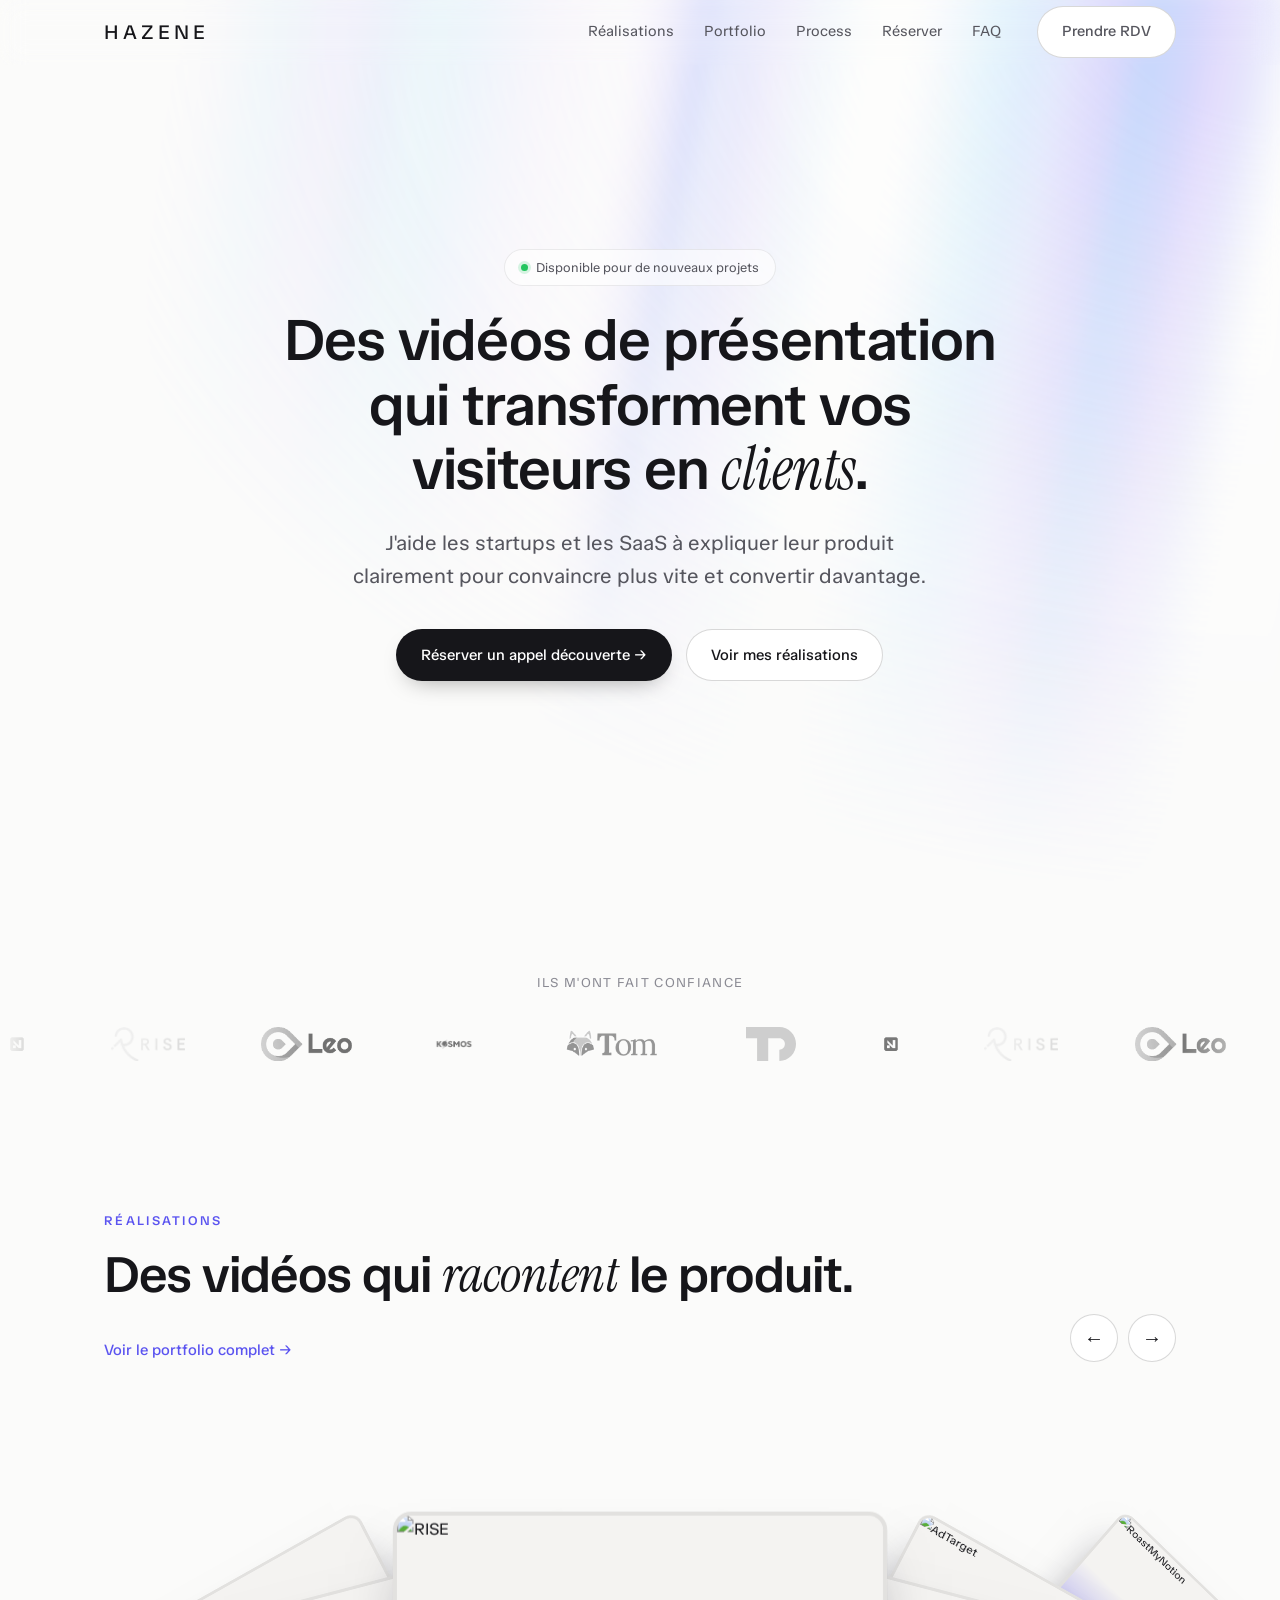
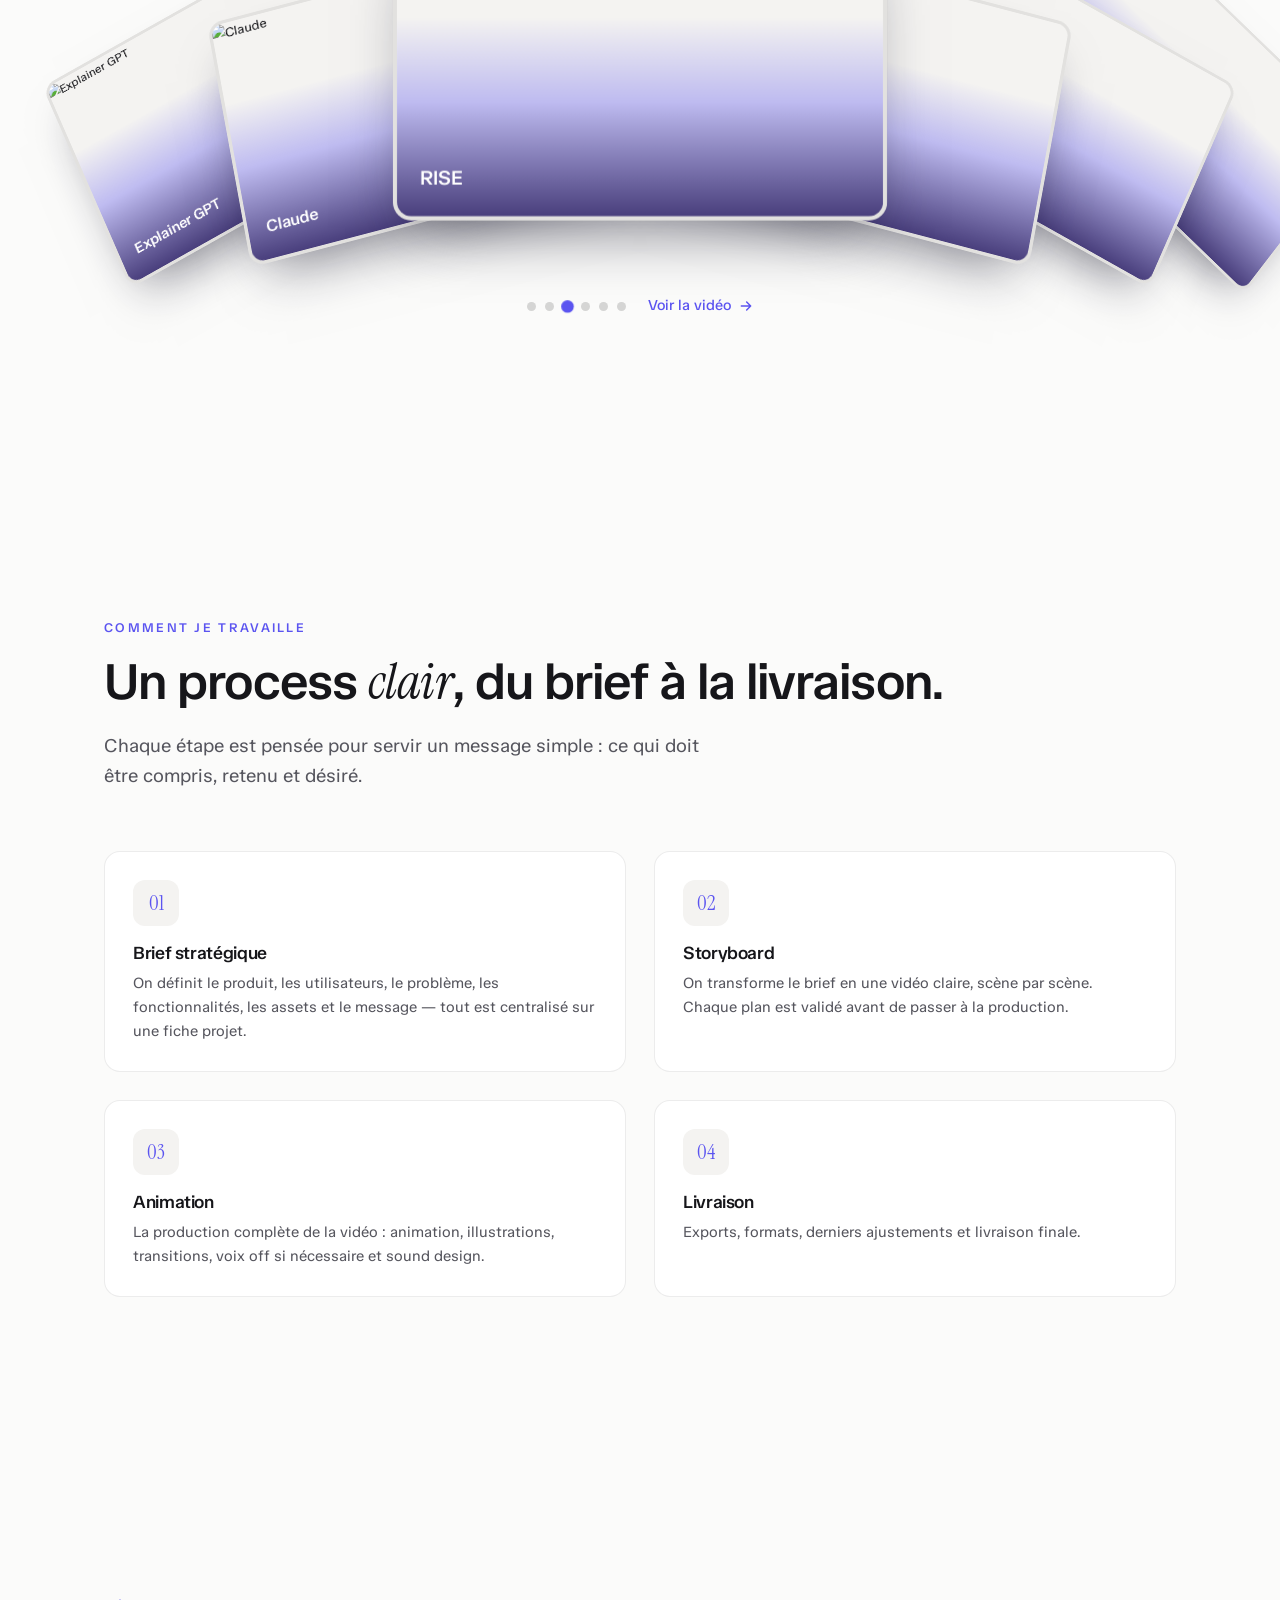
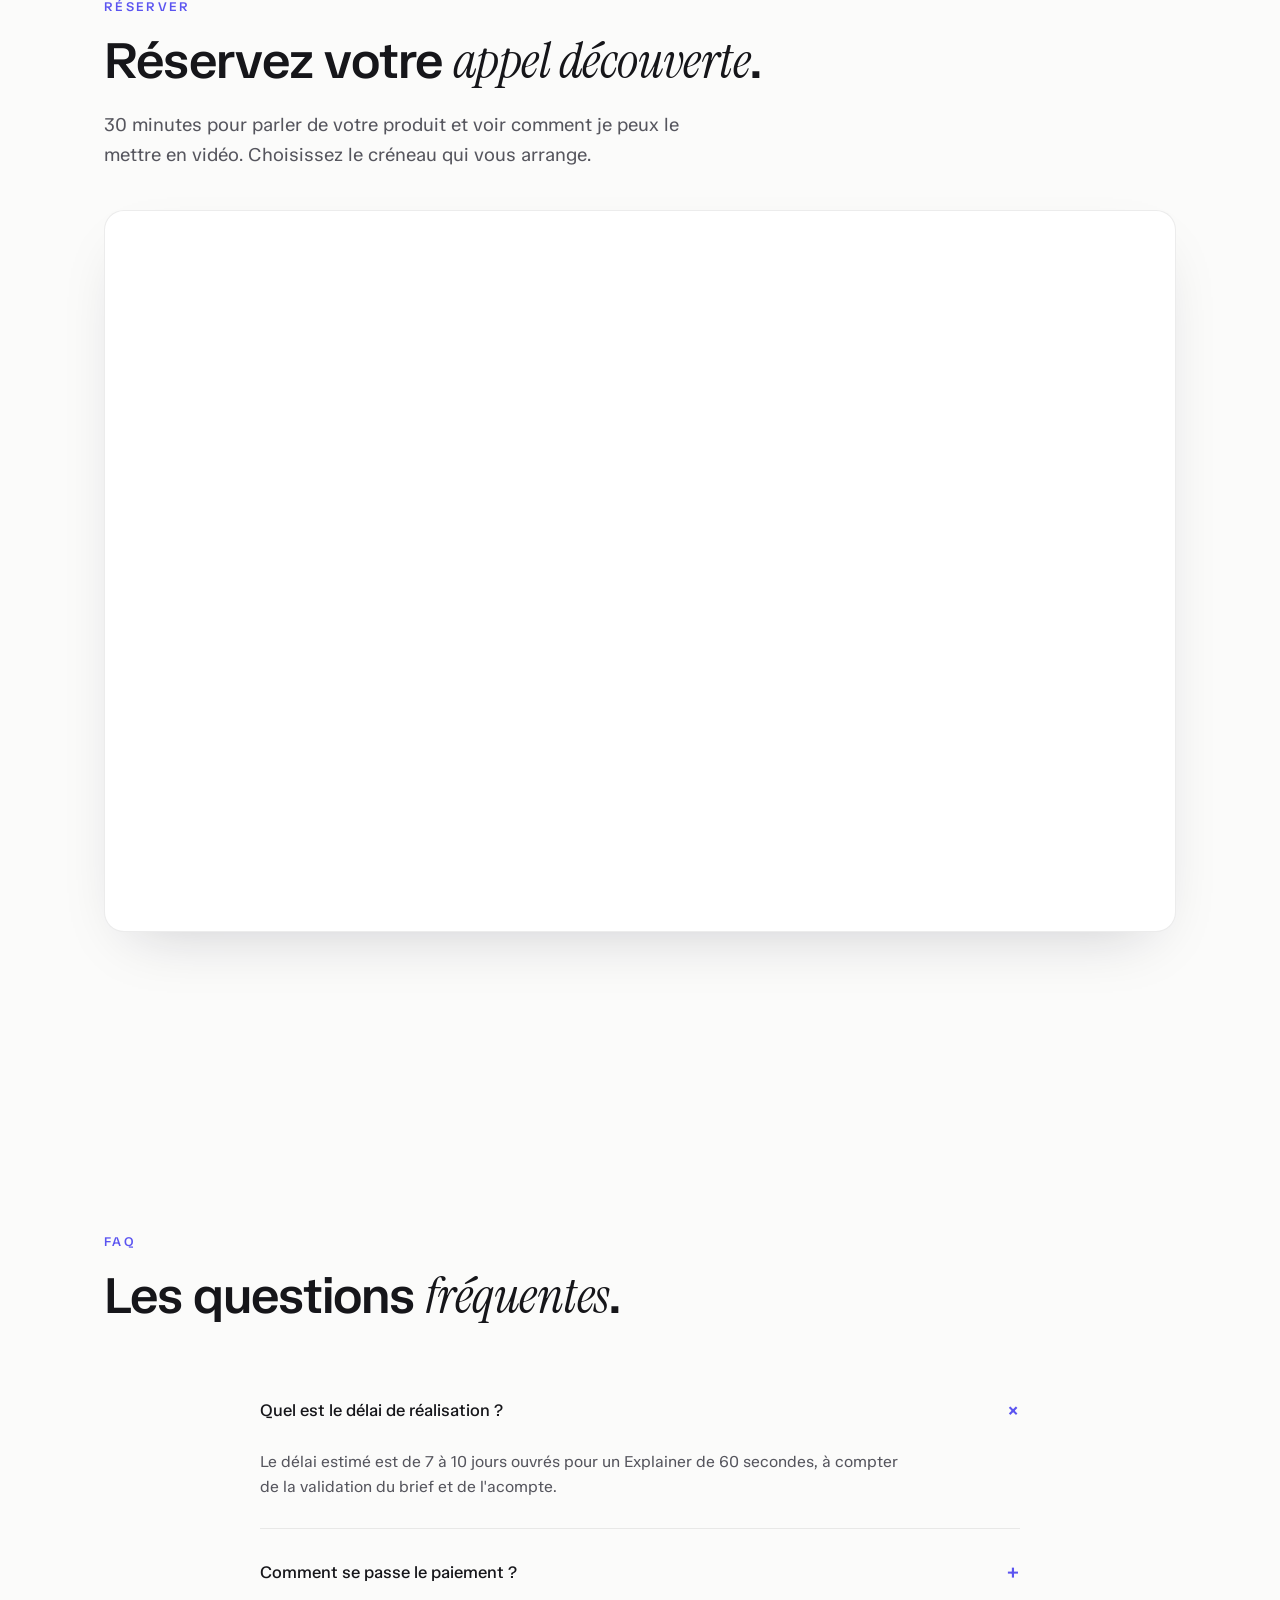
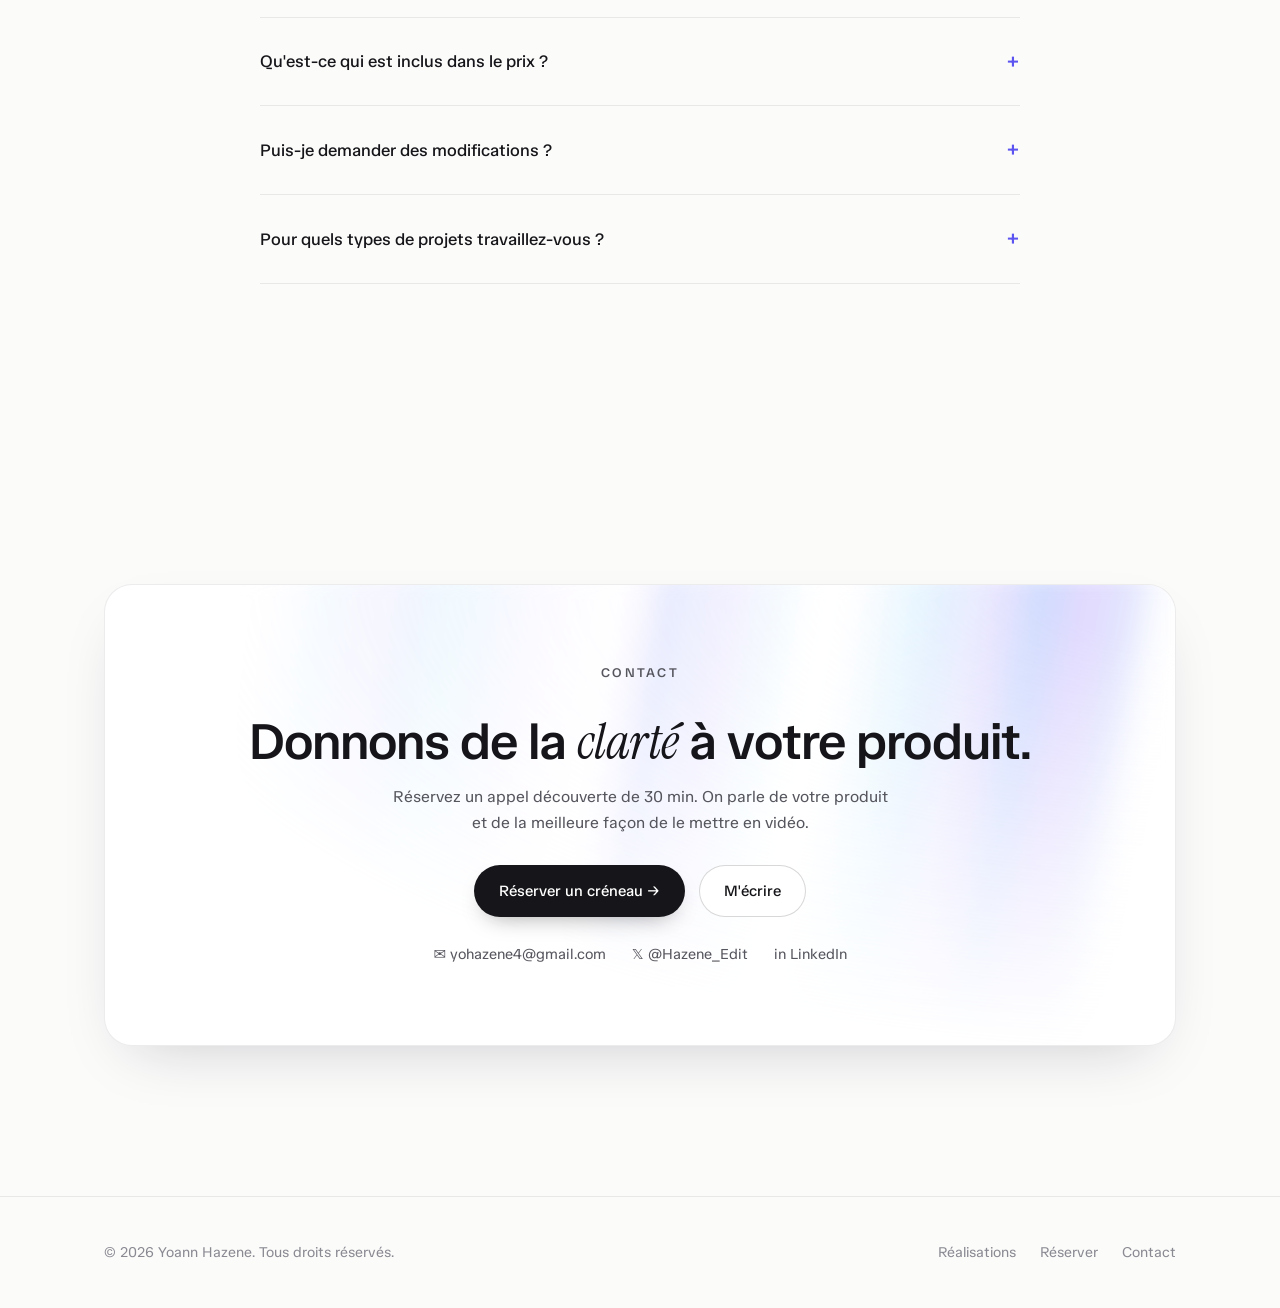
==== index.html @ 2b1dc885 "Lecteur vidéo intégré" ====
<!doctype html>
<html lang="fr">
<head>
<meta charset="utf-8" />
<meta name="viewport" content="width=device-width, initial-scale=1" />
<title>Hazene — Vidéos de présentation en motion design pour SaaS & startups</title>
<meta name="description" content="Je transforme des sujets complexes en vidéos de présentation qui convertissent. Motion design sur-mesure pour SaaS, startups et produits tech. Par Yoann Hazene." />
<link rel="preconnect" href="https://fonts.googleapis.com">
<link rel="preconnect" href="https://fonts.gstatic.com" crossorigin>
<link href="https://fonts.googleapis.com/css2?family=Instrument+Serif:ital@0;1&display=swap" rel="stylesheet">
<style>
@font-face{font-family:'TASA Orbiter';src:url('fonts/TASAOrbiter.woff2') format('woff2'),url('fonts/TASAOrbiter.ttf') format('truetype');font-weight:400 800;font-style:normal;font-display:swap}
/* ============================================================
   THÈME CLAIR — variables globales
   ============================================================ */
:root{
  --bg:#fbfbfa;--bg-soft:#f4f3f1;--surface:#ffffff;
  --border:rgba(17,17,17,.08);--border-strong:rgba(17,17,17,.16);
  --text:#16161a;--muted:#56565e;--faint:#8a8a93;
  --accent:#5b54f0;--accent-2:#9b8cff;
  --radius:16px;--maxw:1120px;
  --font:'TASA Orbiter',system-ui,-apple-system,Segoe UI,Roboto,sans-serif;
  --display:'Instrument Serif',Georgia,serif;
  --shadow:0 24px 60px -28px rgba(20,20,40,.22);
  --transparent:transparent;
  --c1:#c7d2fe;--c2:#ddd6fe;--c3:#bae6fd;--c4:#e9d5ff;--c5:#a5b4fc;
  --aurora:repeating-linear-gradient(100deg,var(--c1) 10%,var(--c2) 15%,var(--c3) 20%,var(--c4) 25%,var(--c5) 30%);
  --base-gradient:repeating-linear-gradient(100deg,#fff 0%,#fff 7%,var(--transparent) 10%,var(--transparent) 12%,#fff 16%);
}
*{box-sizing:border-box;margin:0;padding:0}
html{scroll-behavior:smooth}
body{font-family:var(--font);background:var(--bg);color:var(--text);line-height:1.6;-webkit-font-smoothing:antialiased;overflow-x:hidden}
a{color:inherit;text-decoration:none}
.wrap{max-width:var(--maxw);margin:0 auto;padding-left:24px;padding-right:24px}
section{padding:150px 0}
@media(max-width:640px){section{padding:90px 0}}
.eyebrow{font-size:.8rem;letter-spacing:.18em;text-transform:uppercase;color:var(--accent);font-weight:600;margin-bottom:16px}
h1,h2,h3{font-weight:600;line-height:1.1;letter-spacing:-.02em}
h2{font-size:clamp(2.2rem,4.2vw,3.2rem);margin-bottom:20px}
h2 .serif,h1 .serif{font-family:var(--display);font-weight:500;font-style:italic;letter-spacing:-.01em}
.lead{color:var(--muted);font-size:1.18rem;max-width:600px}

/* Boutons */
.btn{display:inline-flex;align-items:center;gap:9px;padding:13px 24px;border-radius:999px;font-weight:500;font-size:.95rem;
  transition:transform .2s,background .2s,border-color .2s,opacity .2s,box-shadow .2s;cursor:pointer;border:1px solid transparent;white-space:nowrap}
.btn-primary{background:var(--text);color:#fff;box-shadow:0 10px 24px -12px rgba(0,0,0,.4)}
.btn-primary:hover{transform:translateY(-2px);opacity:.9}
.btn-ghost{border-color:var(--border-strong);color:var(--text);background:var(--surface)}
.btn-ghost:hover{background:var(--bg-soft);transform:translateY(-2px)}

/* Nav */
header.nav{position:fixed;top:0;left:0;right:0;z-index:50;backdrop-filter:blur(12px);
  background:rgba(251,251,250,0);border-bottom:1px solid transparent;transition:background .3s,border-color .3s}
header.nav.scrolled{background:rgba(251,251,250,.8);border-bottom:1px solid var(--border)}
.nav-inner{display:flex;align-items:center;justify-content:space-between;height:64px}
.logo{display:inline-flex;align-items:baseline;font-weight:500;font-size:1.25rem;letter-spacing:.2em;text-transform:uppercase;color:var(--text)}
.logo .tm{font-size:.5em;font-weight:500;vertical-align:super;margin-left:3px;letter-spacing:0;color:var(--faint)}
.nav-links{display:flex;gap:30px;align-items:center}
.nav-links a{color:var(--muted);font-size:.93rem;transition:color .2s}
.nav-links a:hover{color:var(--text)}
.nav-cta{margin-left:6px}
.burger{display:none;background:none;border:0;color:var(--text);cursor:pointer;font-size:1.3rem}
@media(max-width:820px){.nav-links{display:none}.burger{display:block}}

/* ===================== HERO + AURORA ===================== */
.hero{position:relative;min-height:100vh;display:flex;align-items:center;justify-content:center;text-align:center;overflow:hidden;padding:120px 0 90px}
.aurora-wrap{position:absolute;inset:0;overflow:hidden;z-index:0}
.aurora{pointer-events:none;position:absolute;inset:-10px;opacity:.6;background-image:var(--base-gradient),var(--aurora);
  background-size:300%,200%;background-position:50% 50%,50% 50%;filter:blur(10px);will-change:transform;
  -webkit-mask-image:radial-gradient(ellipse at 100% 0%,#000 10%,var(--transparent) 70%);mask-image:radial-gradient(ellipse at 100% 0%,#000 10%,var(--transparent) 70%)}
.aurora::after{content:"";position:absolute;inset:0;background-image:var(--base-gradient),var(--aurora);
  background-size:200%,100%;background-attachment:fixed;mix-blend-mode:multiply;animation:aurora 60s linear infinite}
@keyframes aurora{from{background-position:50% 50%,50% 50%}to{background-position:350% 50%,350% 50%}}
@media(prefers-reduced-motion:reduce){.aurora::after{animation:none}}
.hero-content{position:relative;z-index:2;max-width:960px;padding:0 24px}
.hero h1{font-size:clamp(2.6rem,4.6vw,3.7rem);margin-bottom:24px}
.d-br{display:none}
@media(min-width:760px){.d-br{display:inline}}
.hero .sub{color:var(--muted);font-size:clamp(1.05rem,2vw,1.3rem);max-width:600px;margin:0 auto 36px}
.hero-cta{display:flex;gap:14px;justify-content:center;flex-wrap:wrap}
.badge{display:inline-flex;align-items:center;gap:8px;margin-bottom:22px;padding:7px 16px;border:1px solid var(--border);border-radius:999px;font-size:.82rem;color:var(--muted);background:rgba(255,255,255,.6)}
.dot{width:7px;height:7px;border-radius:50%;background:#22c55e;box-shadow:0 0 0 3px rgba(34,197,94,.18)}

/* ===================== PARTENAIRES / LOGOS ===================== */
.partners{padding:72px 0 0;overflow:hidden}
.partners p{text-align:center;color:var(--faint);font-size:.82rem;letter-spacing:.1em;text-transform:uppercase;margin-bottom:34px}
.marquee{position:relative;
  -webkit-mask-image:linear-gradient(90deg,transparent,#000 8%,#000 92%,transparent);
  mask-image:linear-gradient(90deg,transparent,#000 8%,#000 92%,transparent)}
.marquee-track{display:flex;align-items:center;gap:clamp(40px,6vw,80px);width:max-content;animation:marquee 30s linear infinite}
.partners:hover .marquee-track{animation-play-state:paused}
.logo-img{height:34px;width:auto;object-fit:contain;flex-shrink:0;filter:grayscale(1);opacity:.55;transition:filter .3s,opacity .3s}
.logo-img:hover{filter:grayscale(0);opacity:1}
@keyframes marquee{from{transform:translateX(0)}to{transform:translateX(-50%)}}
@media(prefers-reduced-motion:reduce){.marquee-track{animation:none}}

/* ===================== CARROUSEL RÉALISATIONS (Gallery6) ===================== */
.g6-head{display:flex;align-items:flex-end;justify-content:space-between;gap:24px;margin-bottom:8px}
.g6-demolink{display:inline-block;margin-top:14px;color:var(--accent);font-weight:500;font-size:.95rem}
.g6-demolink:hover{opacity:.78}
.g6-nav{display:flex;gap:10px;flex-shrink:0}
.cnav{width:48px;height:48px;border-radius:50%;border:1px solid var(--border-strong);background:var(--surface);
  display:flex;align-items:center;justify-content:center;cursor:pointer;font-size:1.25rem;color:var(--text);
  transition:transform .2s,background .2s,box-shadow .2s,opacity .2s}
.cnav:hover{background:var(--bg-soft);box-shadow:var(--shadow)}
.cnav:disabled{opacity:.32;cursor:default}
.cs-stage{position:relative;width:100%;height:clamp(360px,50vh,440px);margin-top:56px;perspective:1200px}
.cs-card{position:absolute;left:50%;bottom:20px;width:min(88vw,480px);height:clamp(240px,40vh,300px);
  border-radius:18px;overflow:hidden;border:4px solid rgba(17,17,17,.08);box-shadow:0 34px 60px -26px rgba(20,20,40,.55);
  transform-style:preserve-3d;transition:transform .55s cubic-bezier(.22,.72,.28,1),opacity .4s;cursor:default;background:var(--bg-soft);
  will-change:transform;touch-action:pan-y;-webkit-user-select:none;user-select:none}
.cs-card img{position:absolute;inset:0;width:100%;height:100%;object-fit:cover;object-position:center;display:block;pointer-events:none;-webkit-user-drag:none}
.cs-card::after{content:"";position:absolute;inset:0;background:linear-gradient(to top,rgba(43,31,104,.85) 0%,rgba(91,84,240,.35) 38%,rgba(149,168,255,0) 66%)}
.cs-cap{position:absolute;inset:auto 0 0 0;z-index:2;padding:22px;color:#fff;font-weight:600;font-size:1.22rem;letter-spacing:-.01em}
.cs-foot{display:flex;align-items:center;justify-content:center;gap:22px;margin-top:36px}
.cs-dots{display:flex;gap:9px}
.cs-dots button{width:9px;height:9px;border-radius:50%;border:0;padding:0;background:var(--border-strong);cursor:pointer;transition:transform .2s,background .2s}
.cs-dots button.on{background:var(--accent);transform:scale(1.4)}
.cs-open{display:inline-flex;align-items:center;gap:7px;font-size:.92rem;font-weight:500;color:var(--accent);cursor:pointer;background:none;border:0;font-family:inherit}
.cs-open svg{transition:transform .2s}
.cs-open:hover svg{transform:translateX(4px)}
@media(max-width:620px){.cnav{width:44px;height:44px;font-size:1.15rem}}

/* ===================== PROCESS ===================== */
.steps{display:grid;grid-template-columns:repeat(2,1fr);gap:28px;margin-top:60px}
@media(max-width:560px){.steps{grid-template-columns:1fr}}
.step{background:var(--surface);border:1px solid var(--border);border-radius:var(--radius);padding:28px;overflow:hidden;position:relative;
  transition:transform .3s cubic-bezier(.2,.7,.2,1),box-shadow .3s,border-color .3s}
.step:hover{transform:translateY(-6px);box-shadow:var(--shadow);border-color:var(--border-strong)}
.step-num{display:inline-flex;align-items:center;justify-content:center;width:46px;height:46px;border-radius:12px;
  background:var(--bg-soft);font-family:var(--display);font-size:1.3rem;color:var(--accent);margin-bottom:18px;transition:background .3s,transform .3s}
.step:hover .step-num{background:var(--accent);color:#fff;transform:rotate(-6deg) scale(1.06)}
.step h3{font-size:1.12rem;margin-bottom:7px}
.step p{color:var(--muted);font-size:.94rem}
.step::after{content:"";position:absolute;left:0;bottom:0;height:3px;width:0;background:var(--accent);transition:width .4s ease}
.step:hover::after{width:100%}

/* ===================== RÉSERVATION (Calendly) ===================== */
.cal-embed{margin-top:40px;border:1px solid var(--border);border-radius:20px;overflow:hidden;background:var(--surface);box-shadow:var(--shadow)}
.calendly-inline-widget{width:100%}

/* ===================== FAQ ===================== */
.faq{max-width:760px;margin:42px auto 0}
details{border-bottom:1px solid var(--border);padding:6px 0}
summary{list-style:none;cursor:pointer;padding:20px 0;font-size:1.06rem;font-weight:500;display:flex;justify-content:space-between;align-items:center;gap:20px}
summary::-webkit-details-marker{display:none}
summary .plus{transition:transform .25s;color:var(--accent);font-size:1.4rem;flex-shrink:0}
details[open] summary .plus{transform:rotate(45deg)}
details p{color:var(--muted);padding:0 0 22px;max-width:640px}

/* ===================== CONTACT ===================== */
.cta{position:relative;border:1px solid var(--border);border-radius:28px;overflow:hidden;padding:78px 32px;text-align:center;background:var(--surface);box-shadow:var(--shadow)}
.cta .aurora{opacity:.55}
.cta-inner{position:relative;z-index:2}
.cta h2{margin-bottom:14px}
.cta p{color:var(--muted);max-width:500px;margin:0 auto 30px}
.contact-meta{display:flex;gap:26px;justify-content:center;flex-wrap:wrap;margin-top:26px;color:var(--muted);font-size:.92rem}
.contact-meta a:hover{color:var(--accent)}

/* Footer */
footer{border-top:1px solid var(--border);padding:44px 0;color:var(--faint);font-size:.9rem}
.foot-inner{display:flex;justify-content:space-between;align-items:center;flex-wrap:wrap;gap:18px}
.foot-links{display:flex;gap:24px}
.foot-links a:hover{color:var(--text)}

/* Lecteur vidéo (lightbox) */
.lb{position:fixed;inset:0;z-index:200;display:flex;align-items:center;justify-content:center;padding:24px;
  background:rgba(12,12,20,.82);backdrop-filter:blur(6px);opacity:0;visibility:hidden;pointer-events:none;transition:opacity .25s,visibility .25s}
.lb.open{opacity:1;visibility:visible;pointer-events:auto}
.lb-video{position:relative;width:min(1000px,92vw);aspect-ratio:16/9;border-radius:14px;overflow:hidden;background:#000;box-shadow:0 40px 90px -30px rgba(0,0,0,.7)}
.lb-video iframe{position:absolute;inset:0;width:100%;height:100%;border:0}
.lb-close{position:absolute;top:20px;right:24px;z-index:2;width:44px;height:44px;border-radius:50%;border:1px solid rgba(255,255,255,.3);
  background:rgba(255,255,255,.12);color:#fff;font-size:1.7rem;line-height:1;cursor:pointer;display:flex;align-items:center;justify-content:center;transition:background .2s,transform .2s}
.lb-close:hover{background:rgba(255,255,255,.22);transform:scale(1.06)}

/* Reveal */
.reveal{opacity:0;transform:translateY(28px);transition:opacity .7s cubic-bezier(.2,.7,.2,1),transform .7s cubic-bezier(.2,.7,.2,1)}
.reveal.visible{opacity:1;transform:none}
</style>
</head>
<body>

<!-- ===================== NAV ===================== -->
<header class="nav" id="nav">
  <div class="wrap nav-inner">
    <a href="#" class="logo">Hazene</a>
    <nav class="nav-links">
      <a href="#realisations">Réalisations</a>
      <a href="portfolio.html">Portfolio</a>
      <a href="#process">Process</a>
      <a href="#offre">Réserver</a>
      <a href="#faq">FAQ</a>
      <a href="#contact" class="btn btn-ghost nav-cta">Prendre RDV</a>
    </nav>
    <button class="burger" aria-label="Menu" onclick="document.querySelector('.nav-links').style.display='flex'">☰</button>
  </div>
</header>

<!-- ===================== HERO ===================== -->
<section class="hero">
  <div class="aurora-wrap"><div class="aurora"></div></div>
  <div class="hero-content">
    <span class="badge"><span class="dot"></span> Disponible pour de nouveaux projets</span>
    <h1>Des vidéos de présentation <br class="d-br">qui transforment vos <br class="d-br">visiteurs en <span class="serif">clients</span>.</h1>
    <p class="sub">J'aide les startups et les SaaS à expliquer leur produit clairement pour convaincre plus vite et convertir davantage.</p>
    <div class="hero-cta">
      <a href="https://calendly.com/yohazene4/30min" target="_blank" rel="noopener" class="btn btn-primary">Réserver un appel découverte →</a>
      <a href="#realisations" class="btn btn-ghost">Voir mes réalisations</a>
    </div>
  </div>
</section>

<!-- ===================== PARTENAIRES / LOGOS (marquee) ===================== -->
<div class="partners reveal">
  <p>Ils m'ont fait confiance</p>
  <div class="marquee">
    <div class="marquee-track">
      <img src="logos/n.png" alt="Nitro" class="logo-img">
      <img src="logos/rise.png" alt="RISE" class="logo-img">
      <img src="logos/leo.png" alt="Leo.AI" class="logo-img">
      <img src="logos/kosmos.png" alt="Kosmos" class="logo-img">
      <img src="logos/tom.png" alt="Tom AI" class="logo-img">
      <img src="logos/receiptable.svg" alt="Receiptable" class="logo-img">
      <!-- copie identique pour la boucle continue -->
      <img src="logos/n.png" alt="" aria-hidden="true" class="logo-img">
      <img src="logos/rise.png" alt="" aria-hidden="true" class="logo-img">
      <img src="logos/leo.png" alt="" aria-hidden="true" class="logo-img">
      <img src="logos/kosmos.png" alt="" aria-hidden="true" class="logo-img">
      <img src="logos/tom.png" alt="" aria-hidden="true" class="logo-img">
      <img src="logos/receiptable.svg" alt="" aria-hidden="true" class="logo-img">
    </div>
  </div>
</div>

<!-- ===================== RÉALISATIONS (carrousel) ===================== -->
<section id="realisations">
  <div class="wrap">
    <div class="g6-head reveal">
      <div>
        <p class="eyebrow">Réalisations</p>
        <h2>Des vidéos qui <span class="serif">racontent</span> le produit.</h2>
        <a class="g6-demolink" href="portfolio.html">Voir le portfolio complet →</a>
      </div>
      <div class="g6-nav">
        <button class="cnav" id="cPrev" aria-label="Précédent">&#8592;</button>
        <button class="cnav" id="cNext" aria-label="Suivant">&#8594;</button>
      </div>
    </div>
  </div>
  <div class="wrap">
    <div class="cs-stage" id="csStage"></div>
    <div class="cs-foot">
      <div class="cs-dots" id="csDots"></div>
      <a class="cs-open" id="csOpen" target="_blank" rel="noopener">Voir la vidéo <svg width="16" height="16" viewBox="0 0 24 24" fill="none" stroke="currentColor" stroke-width="2.2" stroke-linecap="round" stroke-linejoin="round"><path d="M5 12h14M13 6l6 6-6 6"/></svg></a>
    </div>
  </div>
</section>

<!-- ===================== PROCESS ===================== -->
<section id="process" class="wrap">
  <div class="reveal">
    <p class="eyebrow">Comment je travaille</p>
    <h2>Un process <span class="serif">clair</span>, du brief à la livraison.</h2>
    <p class="lead">Chaque étape est pensée pour servir un message simple : ce qui doit être compris, retenu et désiré.</p>
  </div>
  <div class="steps">
    <div class="step reveal"><span class="step-num">01</span><h3>Brief stratégique</h3><p>On définit le produit, les utilisateurs, le problème, les fonctionnalités, les assets et le message — tout est centralisé sur une fiche projet.</p></div>
    <div class="step reveal"><span class="step-num">02</span><h3>Storyboard</h3><p>On transforme le brief en une vidéo claire, scène par scène. Chaque plan est validé avant de passer à la production.</p></div>
    <div class="step reveal"><span class="step-num">03</span><h3>Animation</h3><p>La production complète de la vidéo : animation, illustrations, transitions, voix off si nécessaire et sound design.</p></div>
    <div class="step reveal"><span class="step-num">04</span><h3>Livraison</h3><p>Exports, formats, derniers ajustements et livraison finale.</p></div>
  </div>
</section>

<!-- ===================== RÉSERVATION ===================== -->
<section id="offre" class="wrap">
  <div class="reveal">
    <p class="eyebrow">Réserver</p>
    <h2>Réservez votre <span class="serif">appel découverte</span>.</h2>
    <p class="lead">30 minutes pour parler de votre produit et voir comment je peux le mettre en vidéo. Choisissez le créneau qui vous arrange.</p>
  </div>
  <div class="cal-embed reveal">
    <div class="calendly-inline-widget" data-url="https://calendly.com/yohazene4/30min?hide_gdpr_banner=1&hide_event_type_details=1" style="min-width:320px;height:720px;"></div>
  </div>
</section>

<!-- ===================== FAQ ===================== -->
<section id="faq" class="wrap">
  <div class="reveal">
    <p class="eyebrow">FAQ</p>
    <h2>Les questions <span class="serif">fréquentes</span>.</h2>
  </div>
  <div class="faq reveal">
    <details open><summary>Quel est le délai de réalisation ?<span class="plus">+</span></summary><p>Le délai estimé est de 7 à 10 jours ouvrés pour un Explainer de 60 secondes, à compter de la validation du brief et de l'acompte.</p></details>
    <details><summary>Comment se passe le paiement ?<span class="plus">+</span></summary><p>50% d'acompte avant le démarrage du projet, puis 50% à la livraison de la vidéo finale.</p></details>
    <details><summary>Qu'est-ce qui est inclus dans le prix ?<span class="plus">+</span></summary><p>Tout : script, storyboard, motion design, sound design, 2 rounds de retours à chaque étape, et la livraison dans tous les formats convenus (16:9, vertical en option).</p></details>
    <details><summary>Puis-je demander des modifications ?<span class="plus">+</span></summary><p>Oui. Deux rounds de retours sont inclus à chaque étape (script, storyboard, version finale). Les ajustements mineurs sont réalisés sans impact. Une refonte importante ou de nouvelles scènes après validation peuvent faire l'objet d'un devis complémentaire.</p></details>
    <details><summary>Pour quels types de projets travaillez-vous ?<span class="plus">+</span></summary><p>Principalement des vidéos de présentation pour SaaS, startups, produits IA et TPE/PME — notamment lors d'un lancement, d'une nouvelle fonctionnalité ou pour mieux expliquer une offre.</p></details>
  </div>
</section>

<!-- ===================== CONTACT / RDV ===================== -->
<section id="contact" class="wrap">
  <div class="cta reveal">
    <div class="aurora-wrap"><div class="aurora"></div></div>
    <div class="cta-inner">
      <p class="eyebrow">Contact</p>
      <h2>Donnons de la <span class="serif">clarté</span> à votre produit.</h2>
      <p>Réservez un appel découverte de 30 min. On parle de votre produit et de la meilleure façon de le mettre en vidéo.</p>
      <div class="hero-cta">
        <a href="https://calendly.com/yohazene4/30min" target="_blank" rel="noopener" class="btn btn-primary">Réserver un créneau →</a>
        <a href="mailto:yohazene4@gmail.com" class="btn btn-ghost">M'écrire</a>
      </div>
      <div class="contact-meta">
        <a href="mailto:yohazene4@gmail.com">✉ yohazene4@gmail.com</a>
        <a href="https://x.com/Hazene_Edit" target="_blank" rel="noopener">𝕏 @Hazene_Edit</a>
        <a href="https://www.linkedin.com/in/yoann-hazene-72b917331/" target="_blank" rel="noopener">in LinkedIn</a>
      </div>
    </div>
  </div>
</section>

<!-- ===================== FOOTER ===================== -->
<script src="https://assets.calendly.com/assets/external/widget.js" async></script>

<footer>
  <div class="wrap foot-inner">
    <div>© <span id="year"></span> Yoann Hazene. Tous droits réservés.</div>
    <div class="foot-links">
      <a href="#realisations">Réalisations</a>
      <a href="#offre">Réserver</a>
      <a href="#contact">Contact</a>
    </div>
  </div>
</footer>

<!-- Lecteur vidéo (lightbox) -->
<div class="lb" id="lb" aria-hidden="true">
  <button class="lb-close" id="lbClose" aria-label="Fermer la vidéo">&times;</button>
  <div class="lb-video" id="lbVideo"></div>
</div>

<script>
document.getElementById('year').textContent = new Date().getFullYear();
const nav = document.getElementById('nav');
addEventListener('scroll', () => nav.classList.toggle('scrolled', scrollY > 20));

// Apparition au scroll
const io = new IntersectionObserver((entries) => {
  entries.forEach((e, i) => {
    if (e.isIntersecting){ e.target.style.transitionDelay = (i % 4 * 60) + 'ms'; e.target.classList.add('visible'); io.unobserve(e.target); }
  });
}, {threshold:.12});
document.querySelectorAll('.reveal').forEach(el => io.observe(el));

// ---------- Carrousel réalisations (Gallery6) ----------
const REELS=[
  {id:'z3gSkUamars',t:'Explainer GPT',type:'Product Explainer'},
  {id:'LEphGSek948',t:'Claude',type:'Product Explainer'},
  {id:'5x0po4I1C1I',t:'RISE',type:'Vidéo de présentation'},
  {id:'7MGRW9XjuBI',t:'Kosmos',type:'Vidéo de présentation'},
  {id:'Xf14NxcPEeQ',t:'AdTarget',type:'Vidéo de présentation'},
  {id:'bX8BbXoE4GA',t:'RoastMyNotion',type:'Vidéo de présentation'}
];
// Cascade de résolutions YouTube : on garde la meilleure miniature qui existe vraiment.
const THUMB_RES=['maxresdefault','sddefault','hqdefault','mqdefault'];
const THUMB_CB=Math.floor(Date.now()/600000); // change toutes les 10 min : miniatures YouTube fraîches, cache court conservé
function loadThumb(img){
  const id=img.dataset.id;let i=0;
  function nx(){ if(i<THUMB_RES.length){ img.src='https://i.ytimg.com/vi/'+id+'/'+THUMB_RES[i]+'.jpg?cb='+THUMB_CB; } }
  img.onerror=function(){ i++; nx(); };
  img.onload=function(){ if(img.naturalWidth<=120){ i++; nx(); } };
  nx();
}
// Pile de cartes 3D en éventail (CardStack)
const stage=document.getElementById('csStage'),dotsEl=document.getElementById('csDots'),openEl=document.getElementById('csOpen');
const CFG={overlap:.5,spread:44,maxVis:7,depth:130,tilt:12,lift:22,aScale:1.03,iScale:.93};
const maxOff=Math.floor(CFG.maxVis/2),stepDeg=maxOff>0?CFG.spread/maxOff:0;
let active=Math.max(0,REELS.findIndex(v=>v.id==='5x0po4I1C1I')),suppressClick=false; // démarre sur RISE
const cards=REELS.map((v,i)=>{
  const c=document.createElement('div');c.className='cs-card';
  c.innerHTML='<img alt="'+v.t+'" data-id="'+v.id+'"><div class="cs-cap">'+v.t+'</div>';
  c.addEventListener('click',()=>{ if(suppressClick){suppressClick=false;return;} if(i===active){openVideo(REELS[i].id);}else{setActive(i);} });
  stage.appendChild(c);loadThumb(c.querySelector('img'));
  const d=document.createElement('button');d.setAttribute('aria-label','Vidéo '+(i+1));d.onclick=(e)=>{e.stopPropagation();setActive(i);};dotsEl.appendChild(d);
  return c;
});
function signedOffset(i,a,len){let raw=i-a;if(len<=1)return raw;const alt=raw>0?raw-len:raw+len;return Math.abs(alt)<Math.abs(raw)?alt:raw;}
function layout(){
  const len=cards.length,cw=cards[0].offsetWidth||480,spacing=Math.round(cw*(1-CFG.overlap));
  cards.forEach((card,i)=>{
    const off=signedOffset(i,active,len),abs=Math.abs(off);
    if(abs>maxOff){card.style.opacity='0';card.style.pointerEvents='none';card.style.visibility='hidden';return;}
    card.style.visibility='visible';card.style.pointerEvents='auto';card.style.opacity='1';
    const isA=off===0;
    const x=off*spacing,y=abs*10+(isA?-CFG.lift:0),z=-abs*CFG.depth,rz=off*stepDeg,rx=isA?0:CFG.tilt,sc=isA?CFG.aScale:CFG.iScale;
    card.style.zIndex=String(100-abs);
    card.style.transform='translateX(calc(-50% + '+x+'px)) translateY('+y+'px) translateZ('+z+'px) rotateZ('+rz+'deg) rotateX('+rx+'deg) scale('+sc+')';
    card.classList.toggle('active',isA);
  });
  [...dotsEl.children].forEach((d,i)=>d.classList.toggle('on',i===active));
}
function setActive(i){active=((i%cards.length)+cards.length)%cards.length;layout();restart();}
function prev(){setActive(active-1);}
function next(){setActive(active+1);}
// Lecteur vidéo en lightbox (fond assombri)
const lb=document.getElementById('lb'),lbVideo=document.getElementById('lbVideo');
function openVideo(id){
  lbVideo.innerHTML='<iframe src="https://www.youtube.com/embed/'+id+'?autoplay=1&rel=0" title="Vidéo" allow="autoplay; encrypted-media; picture-in-picture; fullscreen" allowfullscreen></iframe>';
  lb.classList.add('open');document.body.style.overflow='hidden';stopAuto();
}
function closeVideo(){lb.classList.remove('open');lbVideo.innerHTML='';document.body.style.overflow='';startAuto();}
document.getElementById('lbClose').onclick=closeVideo;
lb.addEventListener('click',e=>{ if(e.target===lb)closeVideo(); });
addEventListener('keydown',e=>{ if(e.key==='Escape'&&lb.classList.contains('open'))closeVideo(); });
openEl.onclick=()=>openVideo(REELS[active].id);
document.getElementById('cPrev').onclick=prev;
document.getElementById('cNext').onclick=next;
// Swipe sur la carte active
let dragId=null,dragStart=0,dragCard=null,moved=false;
stage.addEventListener('pointerdown',e=>{const card=e.target.closest('.cs-card');if(!card||!card.classList.contains('active'))return;dragId=e.pointerId;dragStart=e.clientX;dragCard=card;moved=false;card.style.transition='none';});
window.addEventListener('pointermove',e=>{if(dragId===null||e.pointerId!==dragId)return;const dx=e.clientX-dragStart;if(Math.abs(dx)>6)moved=true;dragCard.style.transform='translateX(calc(-50% + '+dx+'px)) translateY(-'+CFG.lift+'px) translateZ(0px) rotateZ(0deg) scale('+CFG.aScale+')';});
window.addEventListener('pointerup',e=>{if(dragId===null||e.pointerId!==dragId)return;const dx=e.clientX-dragStart;dragCard.style.transition='';dragId=null;if(moved)suppressClick=true;const th=Math.min(150,(dragCard.offsetWidth||480)*.22);if(dx>th)prev();else if(dx<-th)next();else layout();dragCard=null;});
// Autoplay (pause au survol)
let timer=null;
function startAuto(){stopAuto();timer=setInterval(()=>{if(!document.hidden)next();},4500);}
function stopAuto(){if(timer){clearInterval(timer);timer=null;}}
function restart(){startAuto();}
stage.addEventListener('mouseenter',stopAuto);
stage.addEventListener('mouseleave',startAuto);
addEventListener('resize',layout);
layout();startAuto();
</script>
</body>
</html>
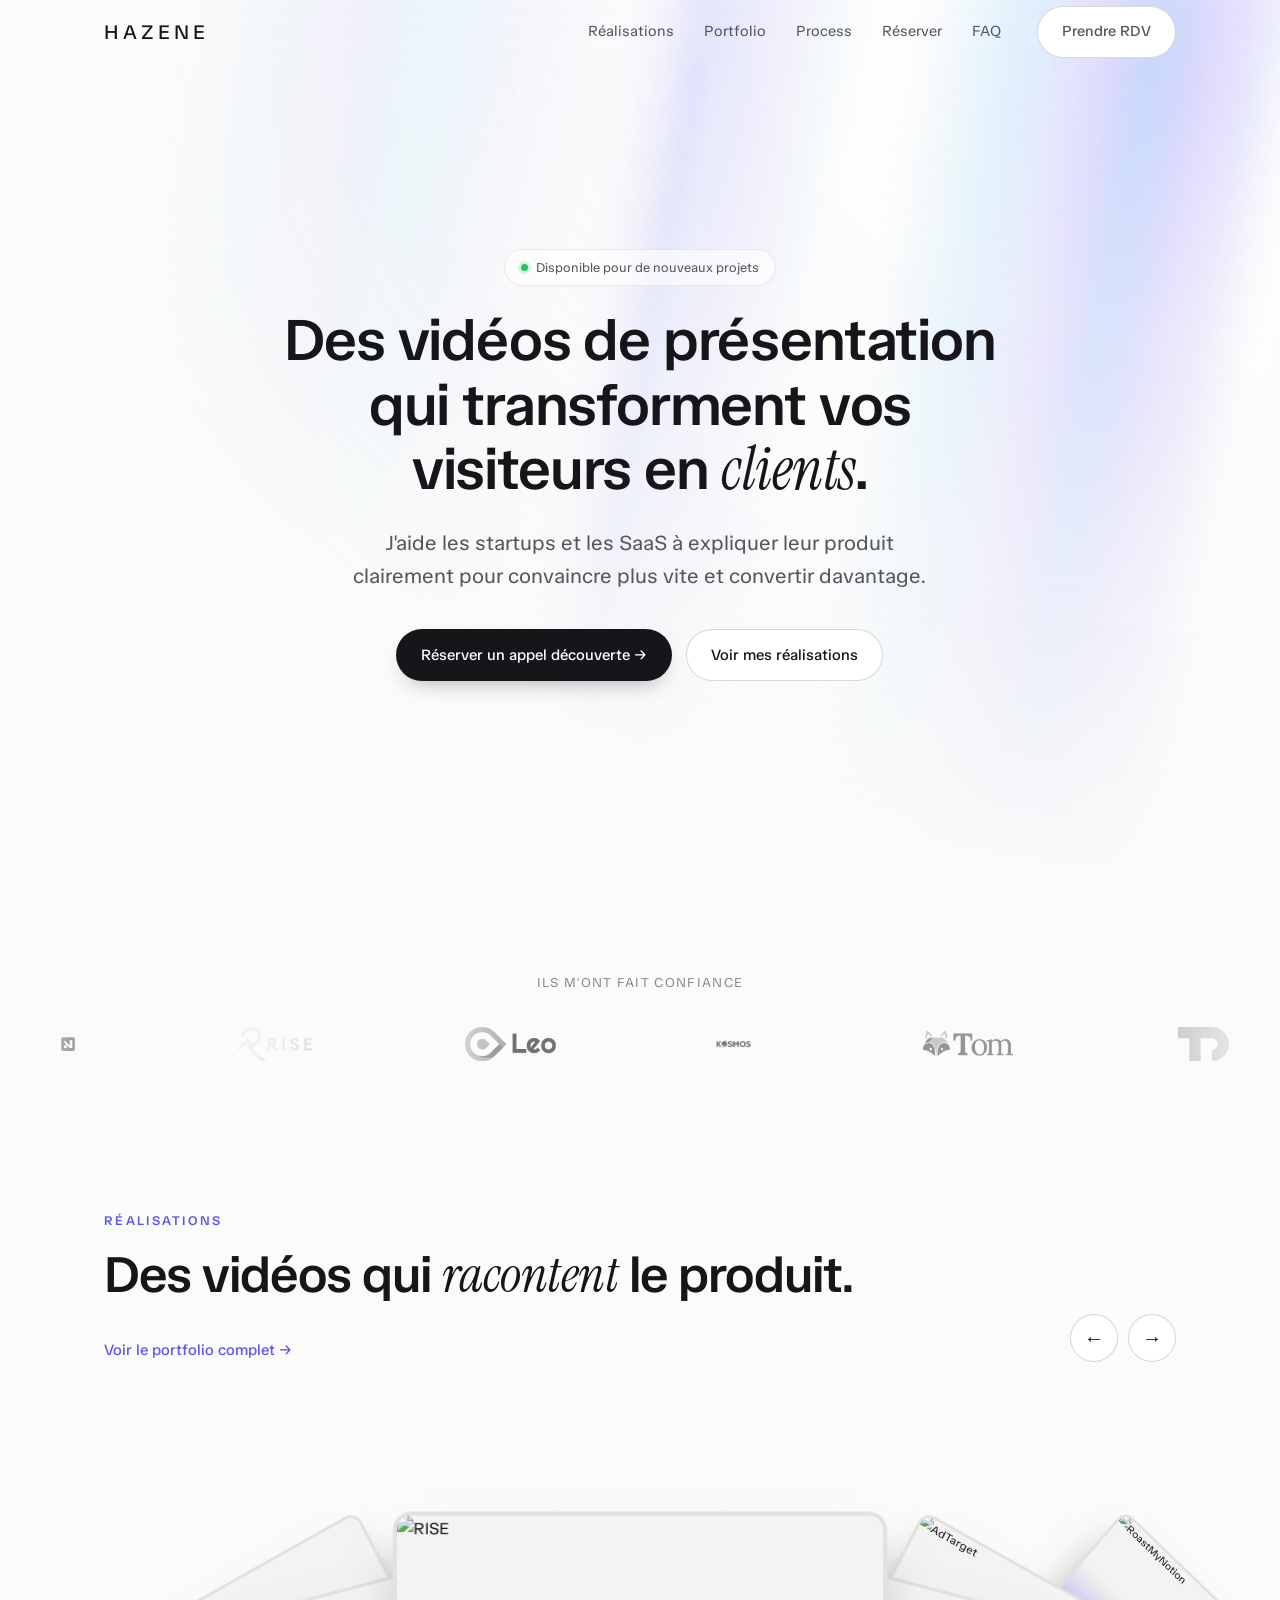
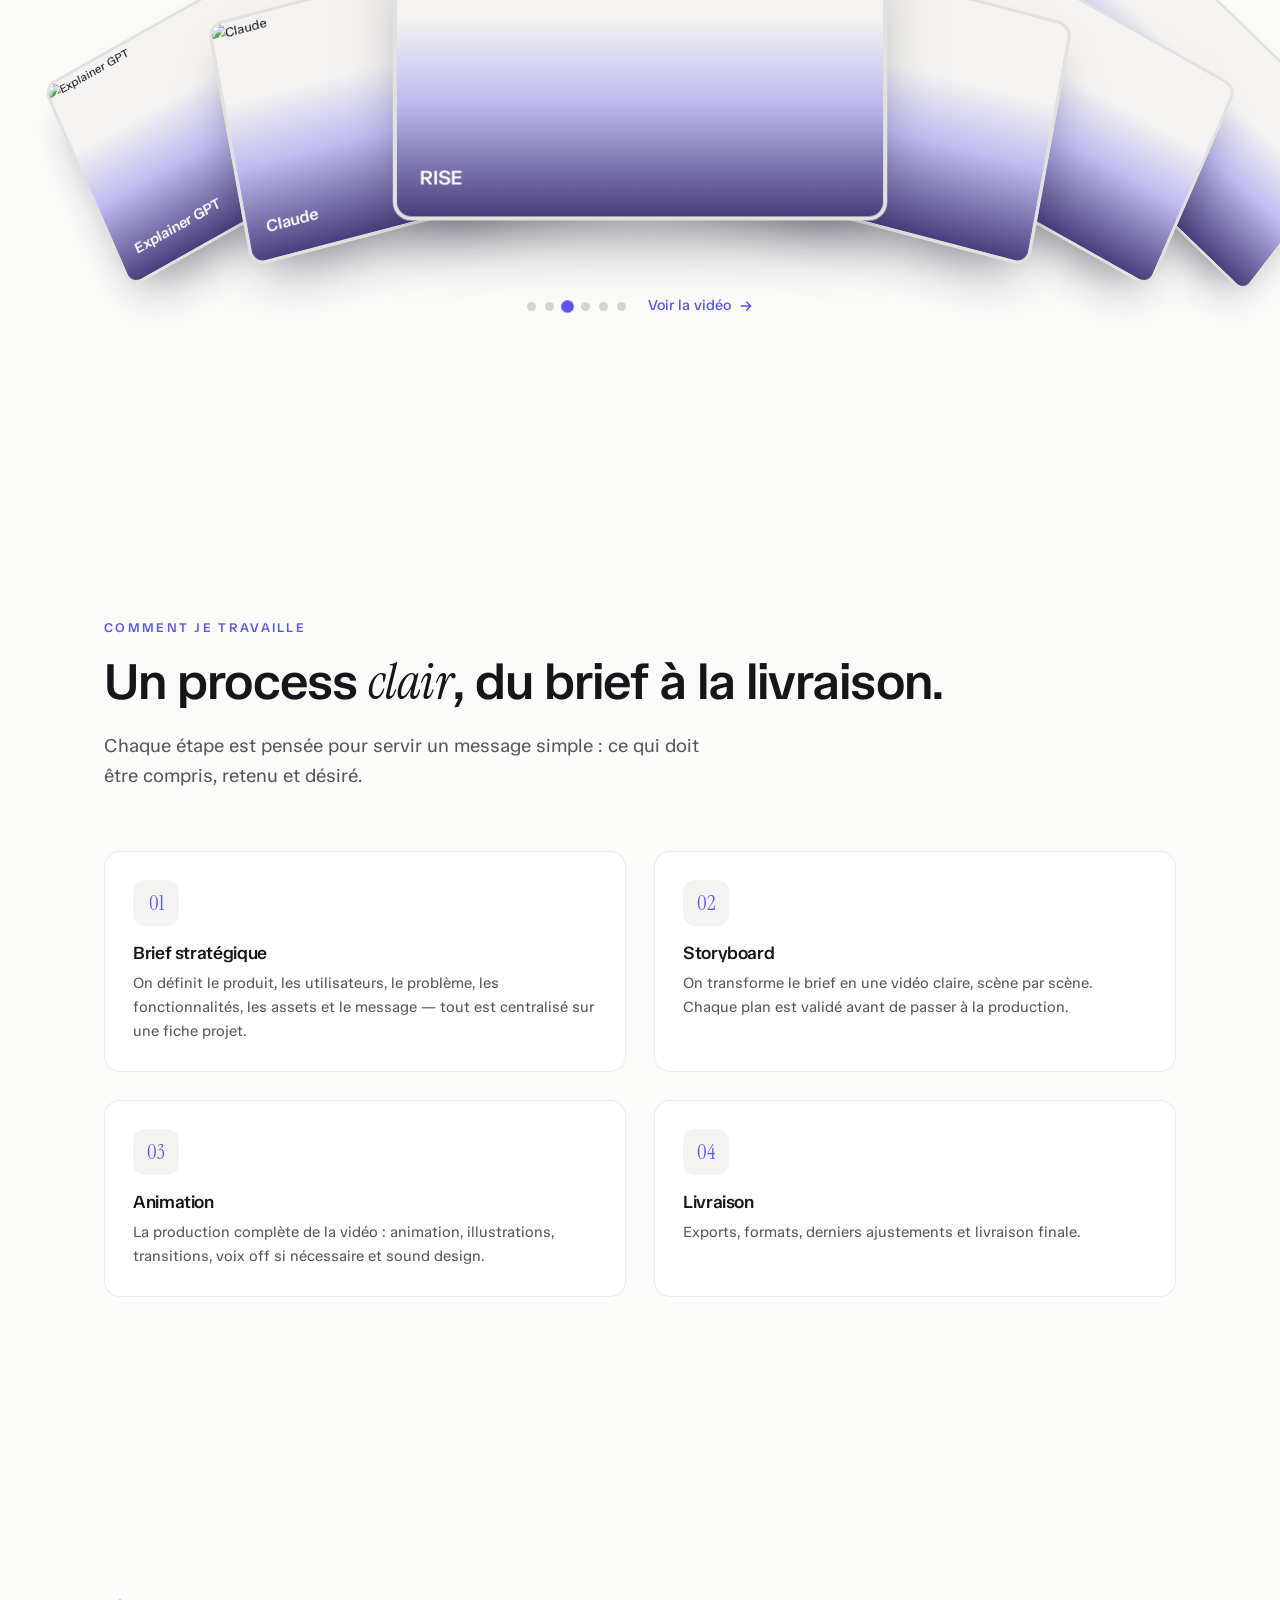
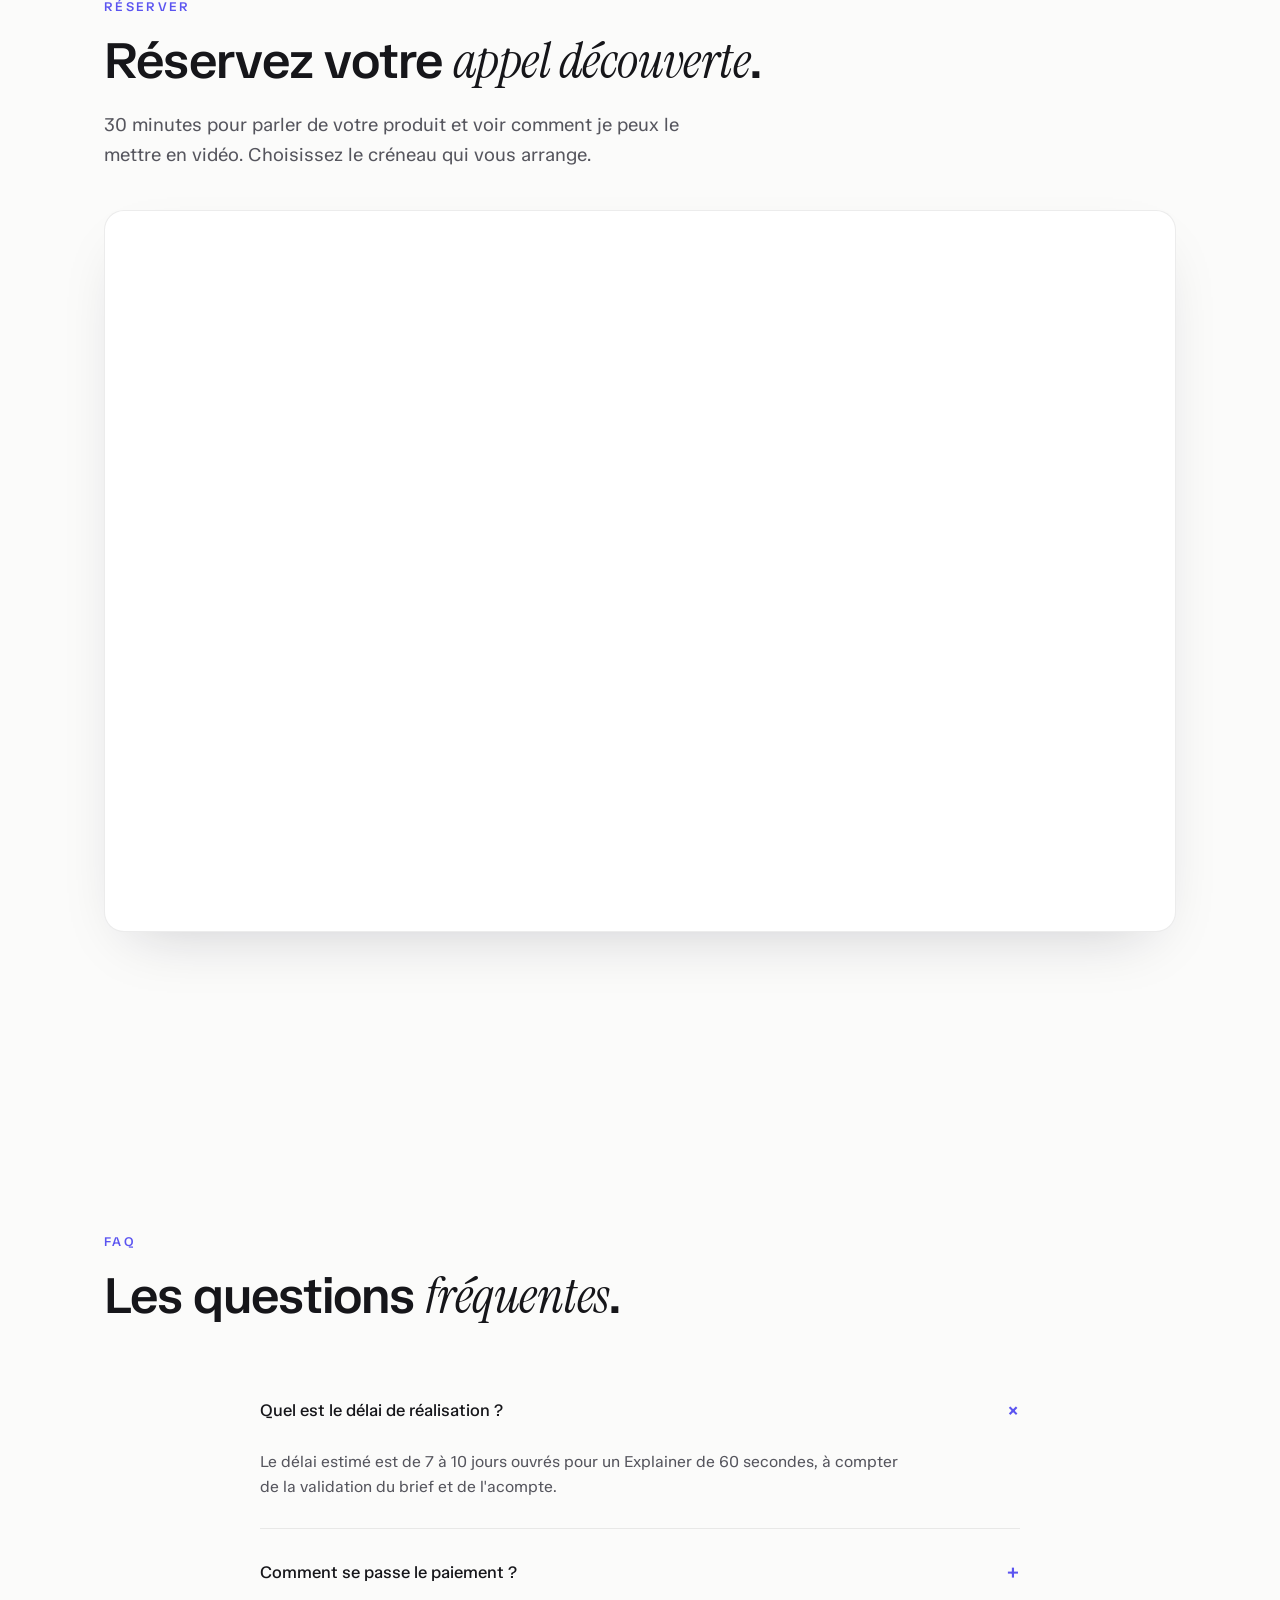
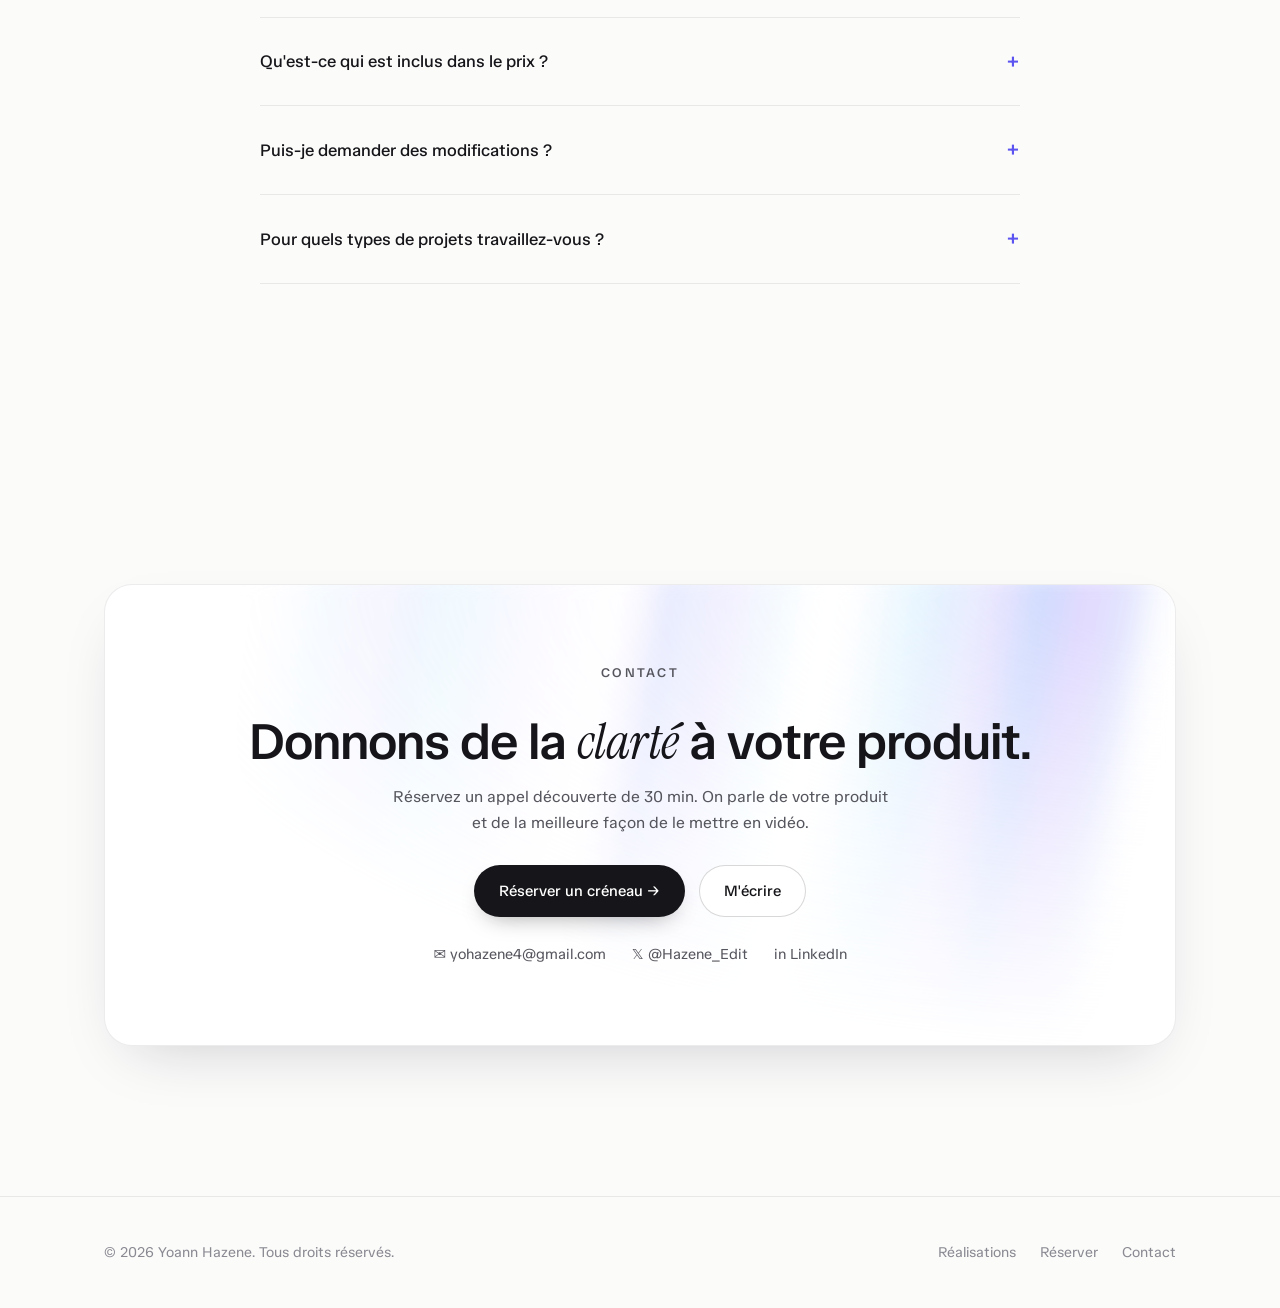
==== commit b5e50ee3: "Logos partenaires centrés" ====
--- a/index.html
+++ b/index.html
@@ -84,15 +84,15 @@
 /* ===================== PARTENAIRES / LOGOS ===================== */
 .partners{padding:72px 0 0;overflow:hidden}
 .partners p{text-align:center;color:var(--faint);font-size:.82rem;letter-spacing:.1em;text-transform:uppercase;margin-bottom:34px}
-.marquee{position:relative;
+.marquee{display:flex;overflow:hidden;
   -webkit-mask-image:linear-gradient(90deg,transparent,#000 8%,#000 92%,transparent);
   mask-image:linear-gradient(90deg,transparent,#000 8%,#000 92%,transparent)}
-.marquee-track{display:flex;align-items:center;gap:clamp(40px,6vw,80px);width:max-content;animation:marquee 30s linear infinite}
-.partners:hover .marquee-track{animation-play-state:paused}
+.marquee-group{flex-shrink:0;display:flex;align-items:center;justify-content:space-around;min-width:100%;gap:clamp(30px,4vw,64px);animation:marquee 32s linear infinite}
+.partners:hover .marquee-group{animation-play-state:paused}
 .logo-img{height:34px;width:auto;object-fit:contain;flex-shrink:0;filter:grayscale(1);opacity:.55;transition:filter .3s,opacity .3s}
 .logo-img:hover{filter:grayscale(0);opacity:1}
-@keyframes marquee{from{transform:translateX(0)}to{transform:translateX(-50%)}}
-@media(prefers-reduced-motion:reduce){.marquee-track{animation:none}}
+@keyframes marquee{from{transform:translateX(0)}to{transform:translateX(-100%)}}
+@media(prefers-reduced-motion:reduce){.marquee-group{animation:none;justify-content:center}}
 
 /* ===================== CARROUSEL RÉALISATIONS (Gallery6) ===================== */
 .g6-head{display:flex;align-items:flex-end;justify-content:space-between;gap:24px;margin-bottom:8px}
@@ -214,20 +214,21 @@
 <div class="partners reveal">
   <p>Ils m'ont fait confiance</p>
   <div class="marquee">
-    <div class="marquee-track">
+    <div class="marquee-group">
       <img src="logos/n.png" alt="Nitro" class="logo-img">
       <img src="logos/rise.png" alt="RISE" class="logo-img">
       <img src="logos/leo.png" alt="Leo.AI" class="logo-img">
       <img src="logos/kosmos.png" alt="Kosmos" class="logo-img">
       <img src="logos/tom.png" alt="Tom AI" class="logo-img">
       <img src="logos/receiptable.svg" alt="Receiptable" class="logo-img">
-      <!-- copie identique pour la boucle continue -->
-      <img src="logos/n.png" alt="" aria-hidden="true" class="logo-img">
-      <img src="logos/rise.png" alt="" aria-hidden="true" class="logo-img">
-      <img src="logos/leo.png" alt="" aria-hidden="true" class="logo-img">
-      <img src="logos/kosmos.png" alt="" aria-hidden="true" class="logo-img">
-      <img src="logos/tom.png" alt="" aria-hidden="true" class="logo-img">
-      <img src="logos/receiptable.svg" alt="" aria-hidden="true" class="logo-img">
+    </div>
+    <div class="marquee-group" aria-hidden="true">
+      <img src="logos/n.png" alt="" class="logo-img">
+      <img src="logos/rise.png" alt="" class="logo-img">
+      <img src="logos/leo.png" alt="" class="logo-img">
+      <img src="logos/kosmos.png" alt="" class="logo-img">
+      <img src="logos/tom.png" alt="" class="logo-img">
+      <img src="logos/receiptable.svg" alt="" class="logo-img">
     </div>
   </div>
 </div>
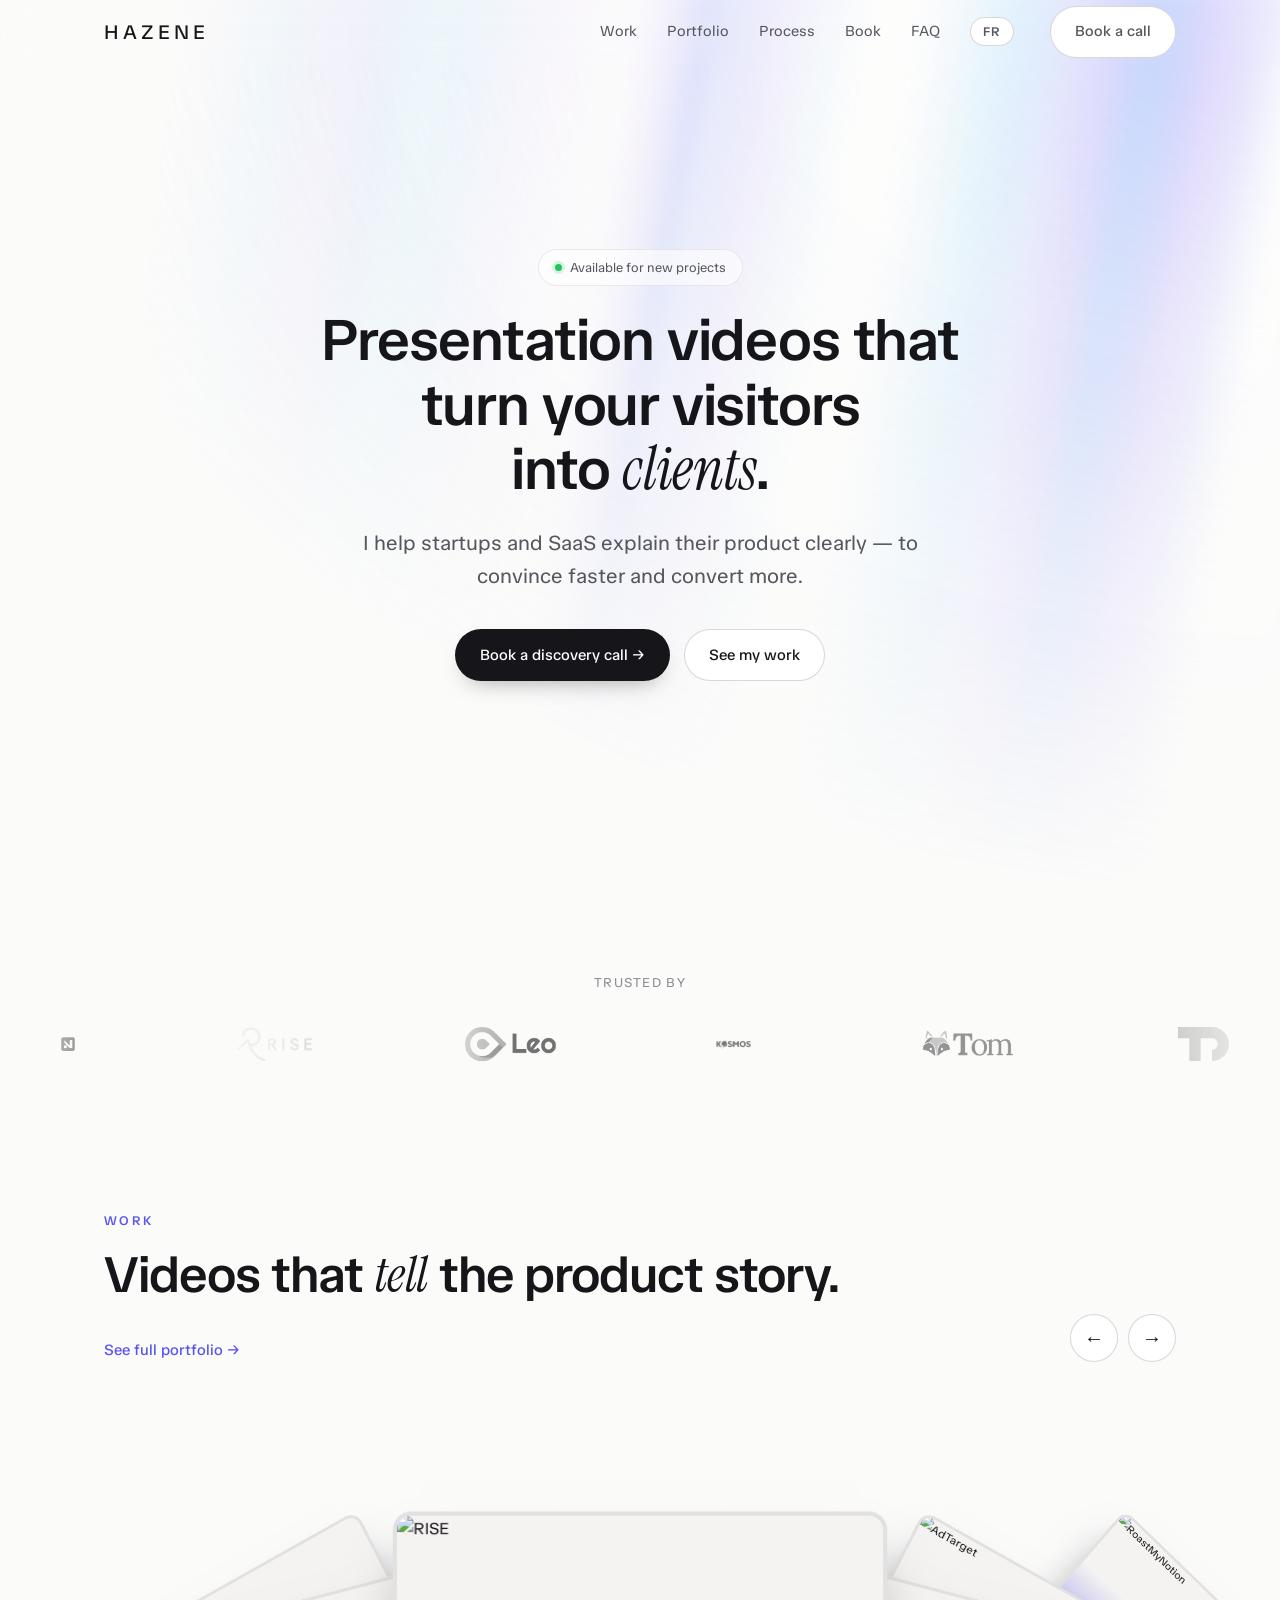
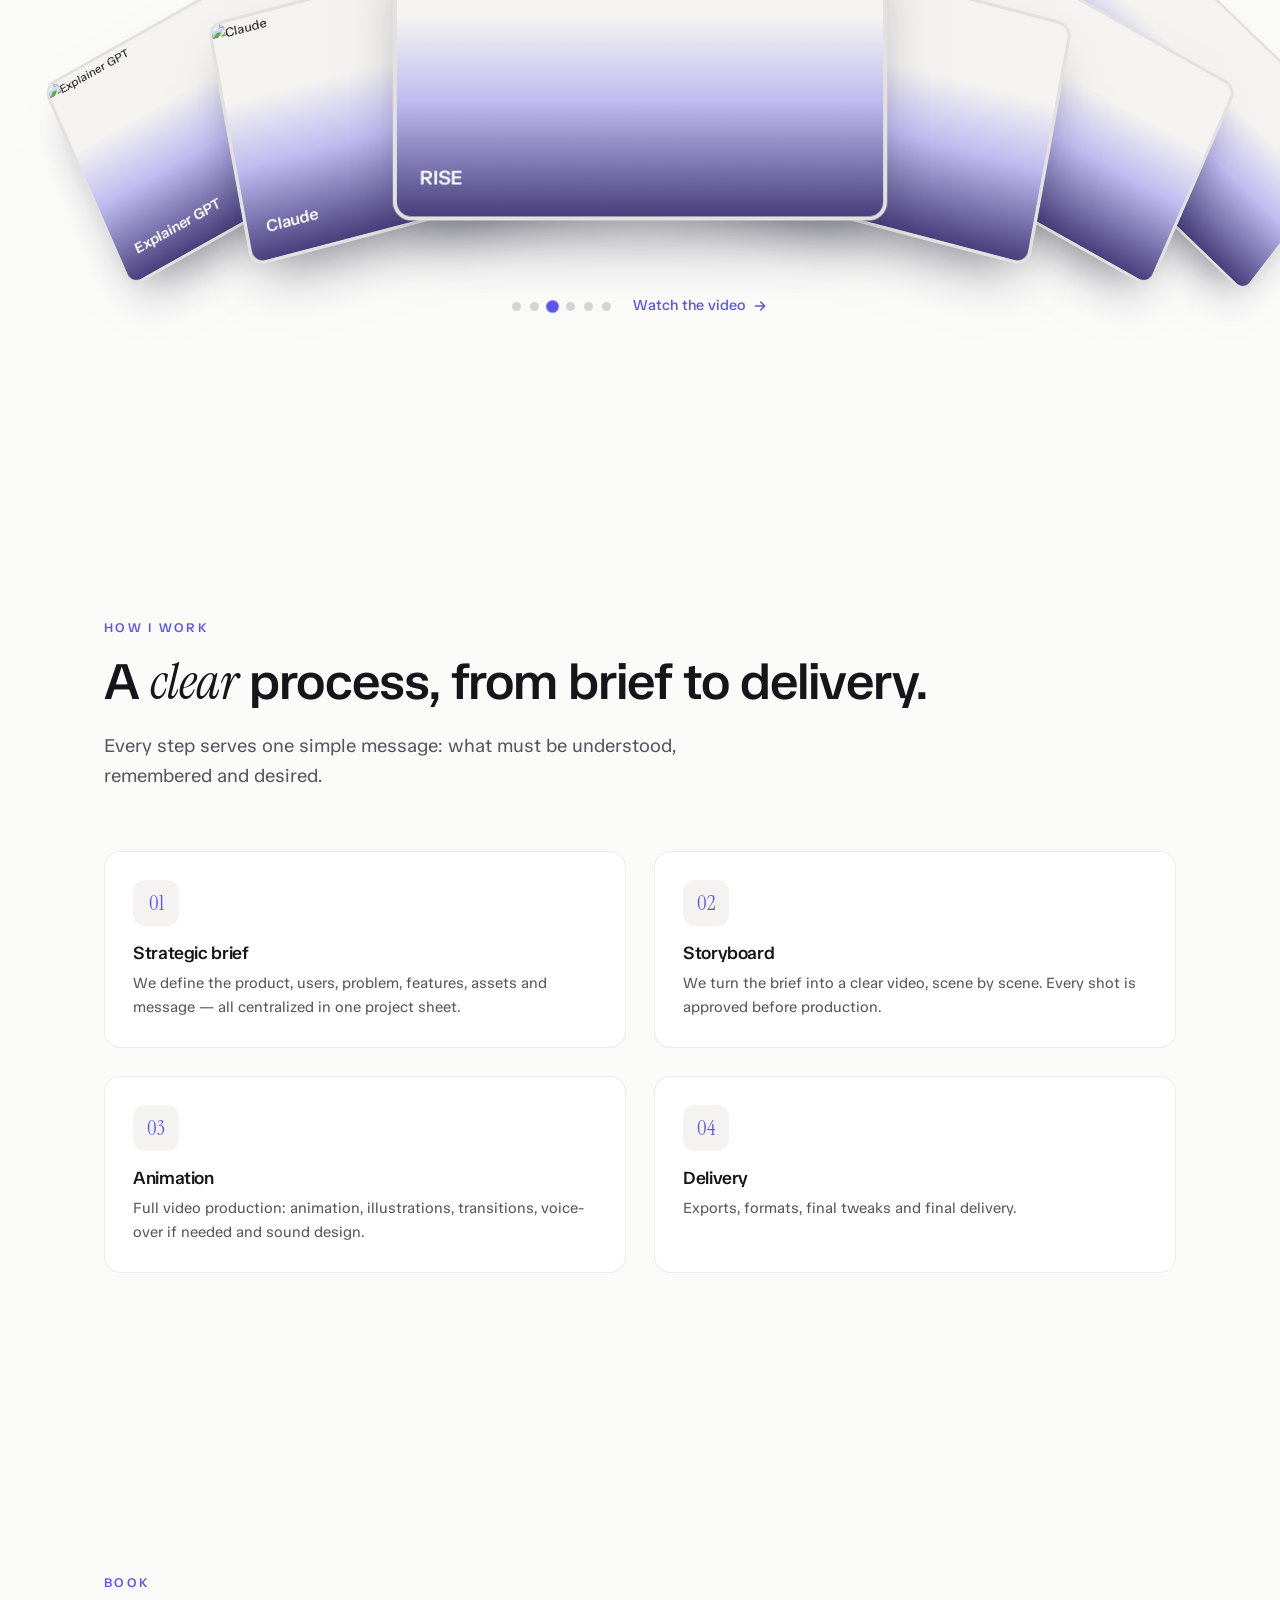
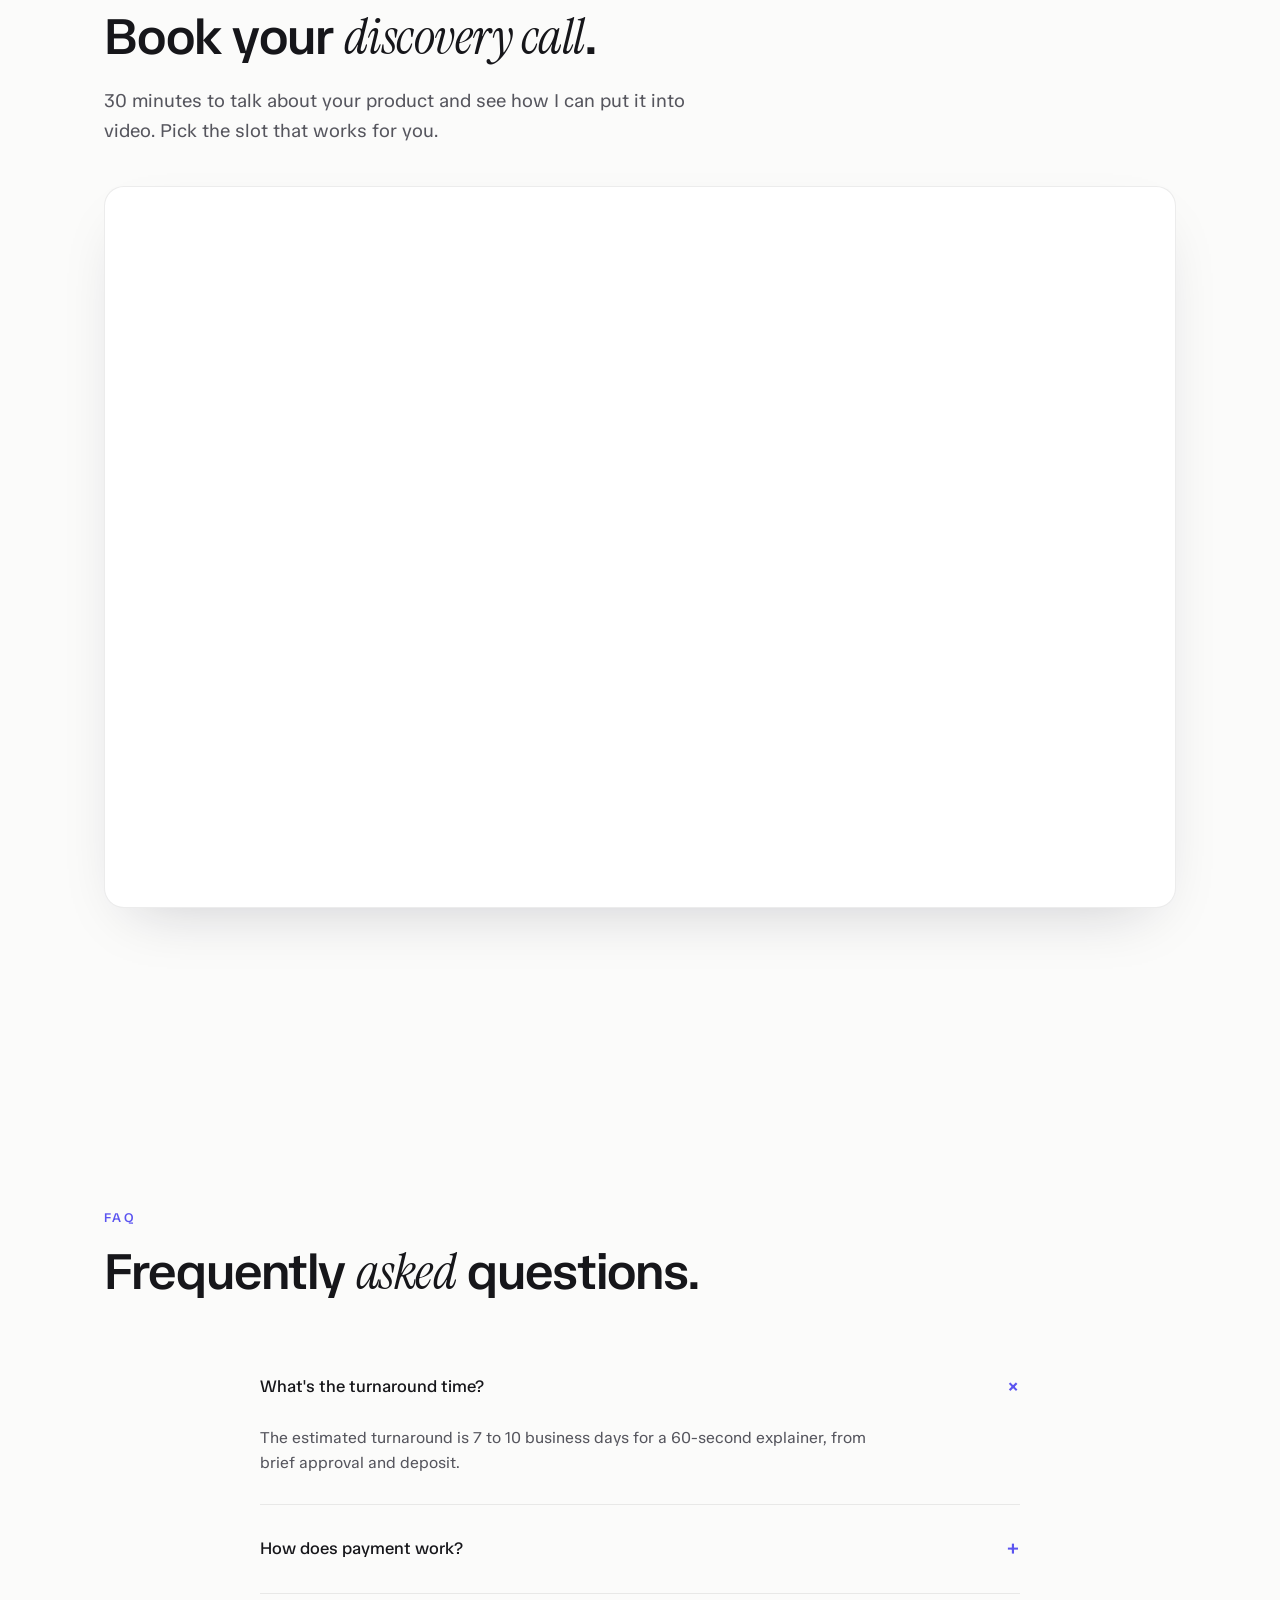
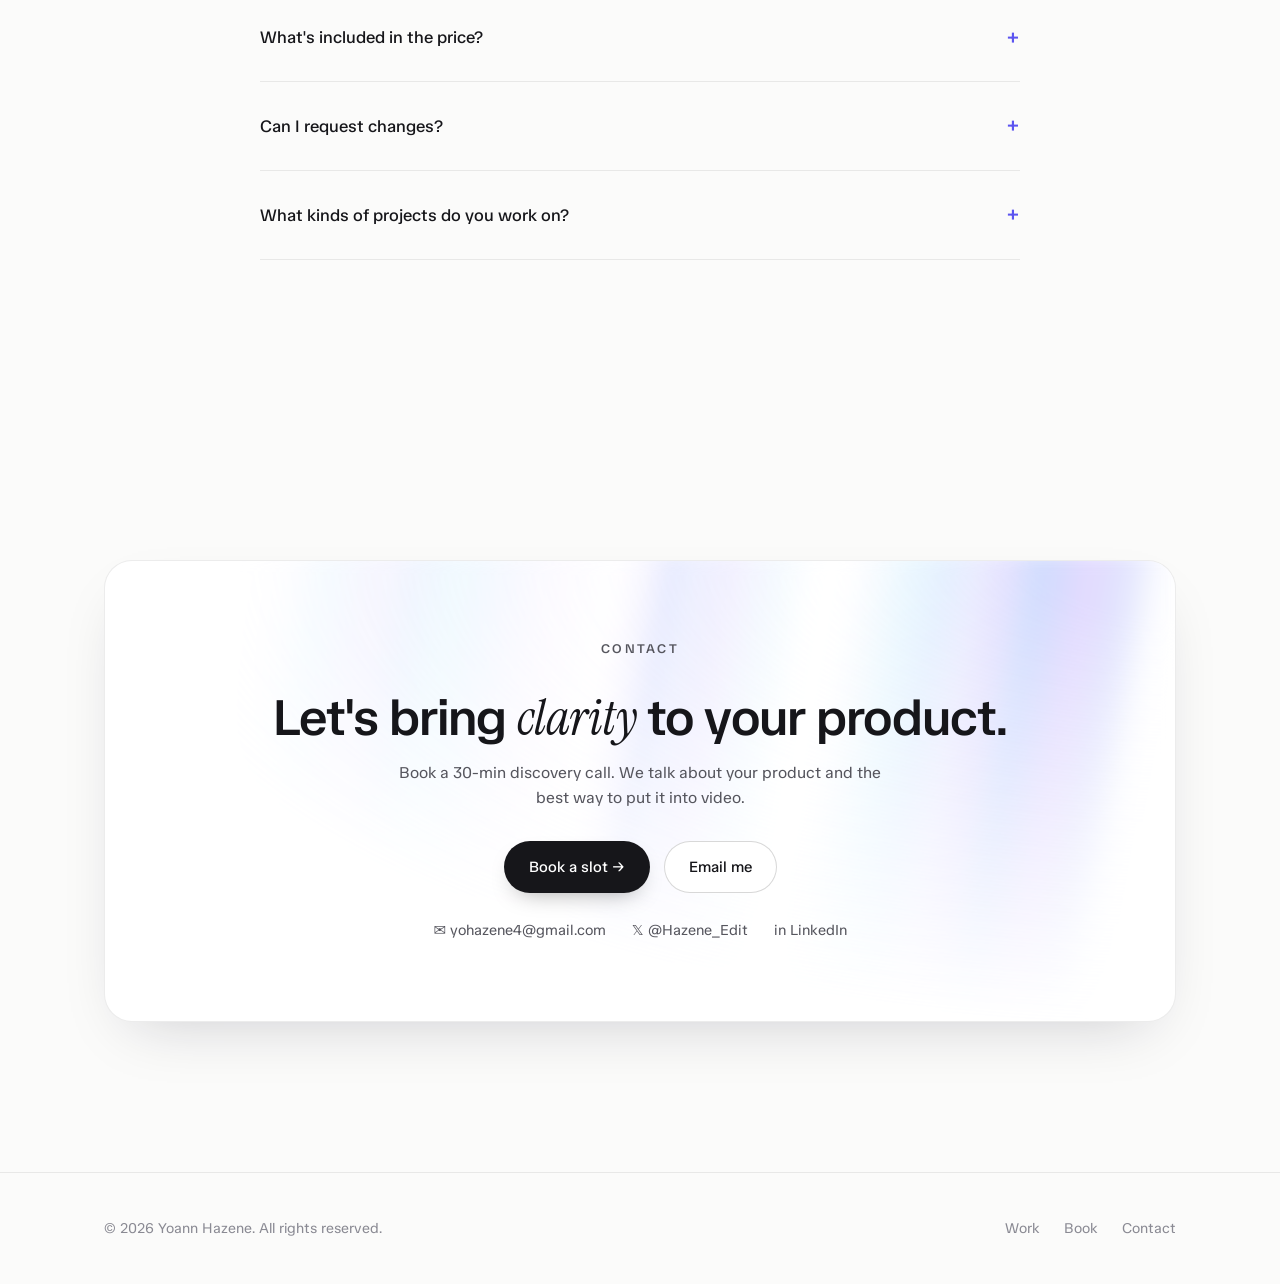
==== commit 8ea862cc: "Site bilingue FR/EN" ====
--- a/index.html
+++ b/index.html
@@ -4,7 +4,20 @@
 <meta charset="utf-8" />
 <meta name="viewport" content="width=device-width, initial-scale=1" />
 <title>Hazene — Vidéos de présentation en motion design pour SaaS & startups</title>
-<meta name="description" content="Je transforme des sujets complexes en vidéos de présentation qui convertissent. Motion design sur-mesure pour SaaS, startups et produits tech. Par Yoann Hazene." />
+<meta name="description" content="J'aide les startups et les SaaS à expliquer leur produit clairement pour convaincre plus vite et convertir davantage. Motion design par Yoann Hazene." />
+<link rel="icon" href="favicon.svg" type="image/svg+xml">
+<link rel="apple-touch-icon" href="favicon.svg">
+<meta property="og:type" content="website">
+<meta property="og:url" content="https://hazene60.github.io/Hazene/">
+<meta property="og:title" content="Hazene — Vidéos de présentation en motion design pour SaaS & startups">
+<meta property="og:description" content="J'aide les startups et les SaaS à expliquer leur produit clairement pour convaincre plus vite et convertir davantage.">
+<meta property="og:image" content="https://hazene60.github.io/Hazene/og-image.png">
+<meta property="og:image:width" content="1200">
+<meta property="og:image:height" content="630">
+<meta name="twitter:card" content="summary_large_image">
+<meta name="twitter:title" content="Hazene — Vidéos de présentation pour SaaS & startups">
+<meta name="twitter:description" content="J'aide les startups et les SaaS à expliquer leur produit clairement pour convaincre plus vite et convertir davantage.">
+<meta name="twitter:image" content="https://hazene60.github.io/Hazene/og-image.png">
 <link rel="preconnect" href="https://fonts.googleapis.com">
 <link rel="preconnect" href="https://fonts.gstatic.com" crossorigin>
 <link href="https://fonts.googleapis.com/css2?family=Instrument+Serif:ital@0;1&display=swap" rel="stylesheet">
@@ -59,6 +72,9 @@
 .nav-links a{color:var(--muted);font-size:.93rem;transition:color .2s}
 .nav-links a:hover{color:var(--text)}
 .nav-cta{margin-left:6px}
+.lang-toggle{border:1px solid var(--border-strong);background:var(--surface);color:var(--muted);border-radius:999px;
+  padding:6px 12px;font-size:.8rem;font-weight:600;letter-spacing:.06em;cursor:pointer;font-family:inherit;transition:color .2s,background .2s,border-color .2s}
+.lang-toggle:hover{color:var(--text);background:var(--bg-soft)}
 .burger{display:none;background:none;border:0;color:var(--text);cursor:pointer;font-size:1.3rem}
 @media(max-width:820px){.nav-links{display:none}.burger{display:block}}
 
@@ -185,12 +201,13 @@
   <div class="wrap nav-inner">
     <a href="#" class="logo">Hazene</a>
     <nav class="nav-links">
-      <a href="#realisations">Réalisations</a>
-      <a href="portfolio.html">Portfolio</a>
-      <a href="#process">Process</a>
-      <a href="#offre">Réserver</a>
-      <a href="#faq">FAQ</a>
-      <a href="#contact" class="btn btn-ghost nav-cta">Prendre RDV</a>
+      <a href="#realisations" data-i18n="nav_work">Réalisations</a>
+      <a href="portfolio.html" data-i18n="nav_portfolio">Portfolio</a>
+      <a href="#process" data-i18n="nav_process">Process</a>
+      <a href="#offre" data-i18n="nav_book">Réserver</a>
+      <a href="#faq" data-i18n="nav_faq">FAQ</a>
+      <button class="lang-toggle" id="langToggle" type="button" aria-label="Changer de langue">FR</button>
+      <a href="#contact" class="btn btn-ghost nav-cta" data-i18n="nav_cta">Prendre RDV</a>
     </nav>
     <button class="burger" aria-label="Menu" onclick="document.querySelector('.nav-links').style.display='flex'">☰</button>
   </div>
@@ -200,19 +217,19 @@
 <section class="hero">
   <div class="aurora-wrap"><div class="aurora"></div></div>
   <div class="hero-content">
-    <span class="badge"><span class="dot"></span> Disponible pour de nouveaux projets</span>
-    <h1>Des vidéos de présentation <br class="d-br">qui transforment vos <br class="d-br">visiteurs en <span class="serif">clients</span>.</h1>
-    <p class="sub">J'aide les startups et les SaaS à expliquer leur produit clairement pour convaincre plus vite et convertir davantage.</p>
+    <span class="badge"><span class="dot"></span> <span data-i18n="hero_badge">Disponible pour de nouveaux projets</span></span>
+    <h1 data-i18n-html="hero_h1">Des vidéos de présentation <br class="d-br">qui transforment vos <br class="d-br">visiteurs en <span class="serif">clients</span>.</h1>
+    <p class="sub" data-i18n="hero_sub">J'aide les startups et les SaaS à expliquer leur produit clairement pour convaincre plus vite et convertir davantage.</p>
     <div class="hero-cta">
-      <a href="https://calendly.com/yohazene4/30min" target="_blank" rel="noopener" class="btn btn-primary">Réserver un appel découverte →</a>
-      <a href="#realisations" class="btn btn-ghost">Voir mes réalisations</a>
+      <a href="https://calendly.com/yohazene4/30min" target="_blank" rel="noopener" class="btn btn-primary" data-i18n="hero_cta1">Réserver un appel découverte →</a>
+      <a href="#realisations" class="btn btn-ghost" data-i18n="hero_cta2">Voir mes réalisations</a>
     </div>
   </div>
 </section>
 
 <!-- ===================== PARTENAIRES / LOGOS (marquee) ===================== -->
 <div class="partners reveal">
-  <p>Ils m'ont fait confiance</p>
+  <p data-i18n="partners_label">Ils m'ont fait confiance</p>
   <div class="marquee">
     <div class="marquee-group">
       <img src="logos/n.png" alt="Nitro" class="logo-img">
@@ -238,9 +255,9 @@
   <div class="wrap">
     <div class="g6-head reveal">
       <div>
-        <p class="eyebrow">Réalisations</p>
-        <h2>Des vidéos qui <span class="serif">racontent</span> le produit.</h2>
-        <a class="g6-demolink" href="portfolio.html">Voir le portfolio complet →</a>
+        <p class="eyebrow" data-i18n="work_eyebrow">Réalisations</p>
+        <h2 data-i18n-html="work_h2">Des vidéos qui <span class="serif">racontent</span> le produit.</h2>
+        <a class="g6-demolink" href="portfolio.html" data-i18n="work_portfolio">Voir le portfolio complet →</a>
       </div>
       <div class="g6-nav">
         <button class="cnav" id="cPrev" aria-label="Précédent">&#8592;</button>
@@ -252,7 +269,7 @@
     <div class="cs-stage" id="csStage"></div>
     <div class="cs-foot">
       <div class="cs-dots" id="csDots"></div>
-      <a class="cs-open" id="csOpen" target="_blank" rel="noopener">Voir la vidéo <svg width="16" height="16" viewBox="0 0 24 24" fill="none" stroke="currentColor" stroke-width="2.2" stroke-linecap="round" stroke-linejoin="round"><path d="M5 12h14M13 6l6 6-6 6"/></svg></a>
+      <a class="cs-open" id="csOpen" target="_blank" rel="noopener"><span data-i18n="see_video">Voir la vidéo</span> <svg width="16" height="16" viewBox="0 0 24 24" fill="none" stroke="currentColor" stroke-width="2.2" stroke-linecap="round" stroke-linejoin="round"><path d="M5 12h14M13 6l6 6-6 6"/></svg></a>
     </div>
   </div>
 </section>
@@ -260,24 +277,24 @@
 <!-- ===================== PROCESS ===================== -->
 <section id="process" class="wrap">
   <div class="reveal">
-    <p class="eyebrow">Comment je travaille</p>
-    <h2>Un process <span class="serif">clair</span>, du brief à la livraison.</h2>
-    <p class="lead">Chaque étape est pensée pour servir un message simple : ce qui doit être compris, retenu et désiré.</p>
+    <p class="eyebrow" data-i18n="process_eyebrow">Comment je travaille</p>
+    <h2 data-i18n-html="process_h2">Un process <span class="serif">clair</span>, du brief à la livraison.</h2>
+    <p class="lead" data-i18n="process_lead">Chaque étape est pensée pour servir un message simple : ce qui doit être compris, retenu et désiré.</p>
   </div>
   <div class="steps">
-    <div class="step reveal"><span class="step-num">01</span><h3>Brief stratégique</h3><p>On définit le produit, les utilisateurs, le problème, les fonctionnalités, les assets et le message — tout est centralisé sur une fiche projet.</p></div>
-    <div class="step reveal"><span class="step-num">02</span><h3>Storyboard</h3><p>On transforme le brief en une vidéo claire, scène par scène. Chaque plan est validé avant de passer à la production.</p></div>
-    <div class="step reveal"><span class="step-num">03</span><h3>Animation</h3><p>La production complète de la vidéo : animation, illustrations, transitions, voix off si nécessaire et sound design.</p></div>
-    <div class="step reveal"><span class="step-num">04</span><h3>Livraison</h3><p>Exports, formats, derniers ajustements et livraison finale.</p></div>
+    <div class="step reveal"><span class="step-num">01</span><h3 data-i18n="step1_t">Brief stratégique</h3><p data-i18n="step1_p">On définit le produit, les utilisateurs, le problème, les fonctionnalités, les assets et le message — tout est centralisé sur une fiche projet.</p></div>
+    <div class="step reveal"><span class="step-num">02</span><h3 data-i18n="step2_t">Storyboard</h3><p data-i18n="step2_p">On transforme le brief en une vidéo claire, scène par scène. Chaque plan est validé avant de passer à la production.</p></div>
+    <div class="step reveal"><span class="step-num">03</span><h3 data-i18n="step3_t">Animation</h3><p data-i18n="step3_p">La production complète de la vidéo : animation, illustrations, transitions, voix off si nécessaire et sound design.</p></div>
+    <div class="step reveal"><span class="step-num">04</span><h3 data-i18n="step4_t">Livraison</h3><p data-i18n="step4_p">Exports, formats, derniers ajustements et livraison finale.</p></div>
   </div>
 </section>
 
 <!-- ===================== RÉSERVATION ===================== -->
 <section id="offre" class="wrap">
   <div class="reveal">
-    <p class="eyebrow">Réserver</p>
-    <h2>Réservez votre <span class="serif">appel découverte</span>.</h2>
-    <p class="lead">30 minutes pour parler de votre produit et voir comment je peux le mettre en vidéo. Choisissez le créneau qui vous arrange.</p>
+    <p class="eyebrow" data-i18n="book_eyebrow">Réserver</p>
+    <h2 data-i18n-html="book_h2">Réservez votre <span class="serif">appel découverte</span>.</h2>
+    <p class="lead" data-i18n="book_lead">30 minutes pour parler de votre produit et voir comment je peux le mettre en vidéo. Choisissez le créneau qui vous arrange.</p>
   </div>
   <div class="cal-embed reveal">
     <div class="calendly-inline-widget" data-url="https://calendly.com/yohazene4/30min?hide_gdpr_banner=1&hide_event_type_details=1" style="min-width:320px;height:720px;"></div>
@@ -287,15 +304,15 @@
 <!-- ===================== FAQ ===================== -->
 <section id="faq" class="wrap">
   <div class="reveal">
-    <p class="eyebrow">FAQ</p>
-    <h2>Les questions <span class="serif">fréquentes</span>.</h2>
+    <p class="eyebrow" data-i18n="faq_eyebrow">FAQ</p>
+    <h2 data-i18n-html="faq_h2">Les questions <span class="serif">fréquentes</span>.</h2>
   </div>
   <div class="faq reveal">
-    <details open><summary>Quel est le délai de réalisation ?<span class="plus">+</span></summary><p>Le délai estimé est de 7 à 10 jours ouvrés pour un Explainer de 60 secondes, à compter de la validation du brief et de l'acompte.</p></details>
-    <details><summary>Comment se passe le paiement ?<span class="plus">+</span></summary><p>50% d'acompte avant le démarrage du projet, puis 50% à la livraison de la vidéo finale.</p></details>
-    <details><summary>Qu'est-ce qui est inclus dans le prix ?<span class="plus">+</span></summary><p>Tout : script, storyboard, motion design, sound design, 2 rounds de retours à chaque étape, et la livraison dans tous les formats convenus (16:9, vertical en option).</p></details>
-    <details><summary>Puis-je demander des modifications ?<span class="plus">+</span></summary><p>Oui. Deux rounds de retours sont inclus à chaque étape (script, storyboard, version finale). Les ajustements mineurs sont réalisés sans impact. Une refonte importante ou de nouvelles scènes après validation peuvent faire l'objet d'un devis complémentaire.</p></details>
-    <details><summary>Pour quels types de projets travaillez-vous ?<span class="plus">+</span></summary><p>Principalement des vidéos de présentation pour SaaS, startups, produits IA et TPE/PME — notamment lors d'un lancement, d'une nouvelle fonctionnalité ou pour mieux expliquer une offre.</p></details>
+    <details open><summary><span data-i18n="faq1_q">Quel est le délai de réalisation ?</span><span class="plus">+</span></summary><p data-i18n="faq1_a">Le délai estimé est de 7 à 10 jours ouvrés pour un Explainer de 60 secondes, à compter de la validation du brief et de l'acompte.</p></details>
+    <details><summary><span data-i18n="faq2_q">Comment se passe le paiement ?</span><span class="plus">+</span></summary><p data-i18n="faq2_a">50% d'acompte avant le démarrage du projet, puis 50% à la livraison de la vidéo finale.</p></details>
+    <details><summary><span data-i18n="faq3_q">Qu'est-ce qui est inclus dans le prix ?</span><span class="plus">+</span></summary><p data-i18n="faq3_a">Tout : script, storyboard, motion design, sound design, 2 rounds de retours à chaque étape, et la livraison dans tous les formats convenus (16:9, vertical en option).</p></details>
+    <details><summary><span data-i18n="faq4_q">Puis-je demander des modifications ?</span><span class="plus">+</span></summary><p data-i18n="faq4_a">Oui. Deux rounds de retours sont inclus à chaque étape (script, storyboard, version finale). Les ajustements mineurs sont réalisés sans impact. Une refonte importante ou de nouvelles scènes après validation peuvent faire l'objet d'un devis complémentaire.</p></details>
+    <details><summary><span data-i18n="faq5_q">Pour quels types de projets travaillez-vous ?</span><span class="plus">+</span></summary><p data-i18n="faq5_a">Principalement des vidéos de présentation pour SaaS, startups, produits IA et TPE/PME — notamment lors d'un lancement, d'une nouvelle fonctionnalité ou pour mieux expliquer une offre.</p></details>
   </div>
 </section>
 
@@ -304,12 +321,12 @@
   <div class="cta reveal">
     <div class="aurora-wrap"><div class="aurora"></div></div>
     <div class="cta-inner">
-      <p class="eyebrow">Contact</p>
-      <h2>Donnons de la <span class="serif">clarté</span> à votre produit.</h2>
-      <p>Réservez un appel découverte de 30 min. On parle de votre produit et de la meilleure façon de le mettre en vidéo.</p>
+      <p class="eyebrow" data-i18n="contact_eyebrow">Contact</p>
+      <h2 data-i18n-html="contact_h2">Donnons de la <span class="serif">clarté</span> à votre produit.</h2>
+      <p data-i18n="contact_p">Réservez un appel découverte de 30 min. On parle de votre produit et de la meilleure façon de le mettre en vidéo.</p>
       <div class="hero-cta">
-        <a href="https://calendly.com/yohazene4/30min" target="_blank" rel="noopener" class="btn btn-primary">Réserver un créneau →</a>
-        <a href="mailto:yohazene4@gmail.com" class="btn btn-ghost">M'écrire</a>
+        <a href="https://calendly.com/yohazene4/30min" target="_blank" rel="noopener" class="btn btn-primary" data-i18n="contact_cta1">Réserver un créneau →</a>
+        <a href="mailto:yohazene4@gmail.com" class="btn btn-ghost" data-i18n="contact_cta2">M'écrire</a>
       </div>
       <div class="contact-meta">
         <a href="mailto:yohazene4@gmail.com">✉ yohazene4@gmail.com</a>
@@ -325,11 +342,11 @@
 
 <footer>
   <div class="wrap foot-inner">
-    <div>© <span id="year"></span> Yoann Hazene. Tous droits réservés.</div>
+    <div>© <span id="year"></span> Yoann Hazene. <span data-i18n="footer_rights">Tous droits réservés.</span></div>
     <div class="foot-links">
-      <a href="#realisations">Réalisations</a>
-      <a href="#offre">Réserver</a>
-      <a href="#contact">Contact</a>
+      <a href="#realisations" data-i18n="nav_work">Réalisations</a>
+      <a href="#offre" data-i18n="nav_book">Réserver</a>
+      <a href="#contact" data-i18n="foot_contact">Contact</a>
     </div>
   </div>
 </footer>
@@ -344,6 +361,72 @@
 document.getElementById('year').textContent = new Date().getFullYear();
 const nav = document.getElementById('nav');
 addEventListener('scroll', () => nav.classList.toggle('scrolled', scrollY > 20));
+
+// ---------- Bilingue FR / EN (anglais par défaut) ----------
+const T={
+  fr:{
+    nav_work:`Réalisations`,nav_portfolio:`Portfolio`,nav_process:`Process`,nav_book:`Réserver`,nav_faq:`FAQ`,nav_cta:`Prendre RDV`,
+    hero_badge:`Disponible pour de nouveaux projets`,
+    hero_h1:`Des vidéos de présentation <br class="d-br">qui transforment vos <br class="d-br">visiteurs en <span class="serif">clients</span>.`,
+    hero_sub:`J'aide les startups et les SaaS à expliquer leur produit clairement pour convaincre plus vite et convertir davantage.`,
+    hero_cta1:`Réserver un appel découverte →`,hero_cta2:`Voir mes réalisations`,
+    partners_label:`Ils m'ont fait confiance`,
+    work_eyebrow:`Réalisations`,work_h2:`Des vidéos qui <span class="serif">racontent</span> le produit.`,work_portfolio:`Voir le portfolio complet →`,see_video:`Voir la vidéo`,
+    process_eyebrow:`Comment je travaille`,process_h2:`Un process <span class="serif">clair</span>, du brief à la livraison.`,
+    process_lead:`Chaque étape est pensée pour servir un message simple : ce qui doit être compris, retenu et désiré.`,
+    step1_t:`Brief stratégique`,step1_p:`On définit le produit, les utilisateurs, le problème, les fonctionnalités, les assets et le message — tout est centralisé sur une fiche projet.`,
+    step2_t:`Storyboard`,step2_p:`On transforme le brief en une vidéo claire, scène par scène. Chaque plan est validé avant de passer à la production.`,
+    step3_t:`Animation`,step3_p:`La production complète de la vidéo : animation, illustrations, transitions, voix off si nécessaire et sound design.`,
+    step4_t:`Livraison`,step4_p:`Exports, formats, derniers ajustements et livraison finale.`,
+    book_eyebrow:`Réserver`,book_h2:`Réservez votre <span class="serif">appel découverte</span>.`,
+    book_lead:`30 minutes pour parler de votre produit et voir comment je peux le mettre en vidéo. Choisissez le créneau qui vous arrange.`,
+    faq_eyebrow:`FAQ`,faq_h2:`Les questions <span class="serif">fréquentes</span>.`,
+    faq1_q:`Quel est le délai de réalisation ?`,faq1_a:`Le délai estimé est de 7 à 10 jours ouvrés pour un Explainer de 60 secondes, à compter de la validation du brief et de l'acompte.`,
+    faq2_q:`Comment se passe le paiement ?`,faq2_a:`50% d'acompte avant le démarrage du projet, puis 50% à la livraison de la vidéo finale.`,
+    faq3_q:`Qu'est-ce qui est inclus dans le prix ?`,faq3_a:`Tout : script, storyboard, motion design, sound design, 2 rounds de retours à chaque étape, et la livraison dans tous les formats convenus (16:9, vertical en option).`,
+    faq4_q:`Puis-je demander des modifications ?`,faq4_a:`Oui. Deux rounds de retours sont inclus à chaque étape (script, storyboard, version finale). Les ajustements mineurs sont réalisés sans impact. Une refonte importante ou de nouvelles scènes après validation peuvent faire l'objet d'un devis complémentaire.`,
+    faq5_q:`Pour quels types de projets travaillez-vous ?`,faq5_a:`Principalement des vidéos de présentation pour SaaS, startups, produits IA et TPE/PME — notamment lors d'un lancement, d'une nouvelle fonctionnalité ou pour mieux expliquer une offre.`,
+    contact_eyebrow:`Contact`,contact_h2:`Donnons de la <span class="serif">clarté</span> à votre produit.`,
+    contact_p:`Réservez un appel découverte de 30 min. On parle de votre produit et de la meilleure façon de le mettre en vidéo.`,
+    contact_cta1:`Réserver un créneau →`,contact_cta2:`M'écrire`,footer_rights:`Tous droits réservés.`,foot_contact:`Contact`
+  },
+  en:{
+    nav_work:`Work`,nav_portfolio:`Portfolio`,nav_process:`Process`,nav_book:`Book`,nav_faq:`FAQ`,nav_cta:`Book a call`,
+    hero_badge:`Available for new projects`,
+    hero_h1:`Presentation videos that <br class="d-br">turn your visitors <br class="d-br">into <span class="serif">clients</span>.`,
+    hero_sub:`I help startups and SaaS explain their product clearly — to convince faster and convert more.`,
+    hero_cta1:`Book a discovery call →`,hero_cta2:`See my work`,
+    partners_label:`Trusted by`,
+    work_eyebrow:`Work`,work_h2:`Videos that <span class="serif">tell</span> the product story.`,work_portfolio:`See full portfolio →`,see_video:`Watch the video`,
+    process_eyebrow:`How I work`,process_h2:`A <span class="serif">clear</span> process, from brief to delivery.`,
+    process_lead:`Every step serves one simple message: what must be understood, remembered and desired.`,
+    step1_t:`Strategic brief`,step1_p:`We define the product, users, problem, features, assets and message — all centralized in one project sheet.`,
+    step2_t:`Storyboard`,step2_p:`We turn the brief into a clear video, scene by scene. Every shot is approved before production.`,
+    step3_t:`Animation`,step3_p:`Full video production: animation, illustrations, transitions, voice-over if needed and sound design.`,
+    step4_t:`Delivery`,step4_p:`Exports, formats, final tweaks and final delivery.`,
+    book_eyebrow:`Book`,book_h2:`Book your <span class="serif">discovery call</span>.`,
+    book_lead:`30 minutes to talk about your product and see how I can put it into video. Pick the slot that works for you.`,
+    faq_eyebrow:`FAQ`,faq_h2:`Frequently <span class="serif">asked</span> questions.`,
+    faq1_q:`What's the turnaround time?`,faq1_a:`The estimated turnaround is 7 to 10 business days for a 60-second explainer, from brief approval and deposit.`,
+    faq2_q:`How does payment work?`,faq2_a:`50% deposit before the project starts, then 50% on delivery of the final video.`,
+    faq3_q:`What's included in the price?`,faq3_a:`Everything: script, storyboard, motion design, sound design, 2 rounds of revisions at each step, and delivery in all agreed formats (16:9, vertical optional).`,
+    faq4_q:`Can I request changes?`,faq4_a:`Yes. Two rounds of revisions are included at each step (script, storyboard, final version). Minor tweaks are handled at no cost. A major rework or new scenes after approval may require an additional quote.`,
+    faq5_q:`What kinds of projects do you work on?`,faq5_a:`Mainly presentation videos for SaaS, startups, AI products and SMEs — especially for a launch, a new feature, or to better explain an offer.`,
+    contact_eyebrow:`Contact`,contact_h2:`Let's bring <span class="serif">clarity</span> to your product.`,
+    contact_p:`Book a 30-min discovery call. We talk about your product and the best way to put it into video.`,
+    contact_cta1:`Book a slot →`,contact_cta2:`Email me`,footer_rights:`All rights reserved.`,foot_contact:`Contact`
+  }
+};
+function applyLang(lang){
+  const dict=T[lang]||T.en;document.documentElement.lang=lang;
+  document.querySelectorAll('[data-i18n]').forEach(el=>{const v=dict[el.getAttribute('data-i18n')];if(v!=null)el.textContent=v;});
+  document.querySelectorAll('[data-i18n-html]').forEach(el=>{const v=dict[el.getAttribute('data-i18n-html')];if(v!=null)el.innerHTML=v;});
+  const tg=document.getElementById('langToggle');if(tg)tg.textContent=(lang==='en'?'FR':'EN');
+  try{localStorage.setItem('lang',lang);}catch(e){}
+}
+let curLang=(function(){try{return localStorage.getItem('lang');}catch(e){return null;}})()||'en';
+document.getElementById('langToggle').onclick=()=>{curLang=(curLang==='en'?'fr':'en');applyLang(curLang);};
+applyLang(curLang);
 
 // Apparition au scroll
 const io = new IntersectionObserver((entries) => {
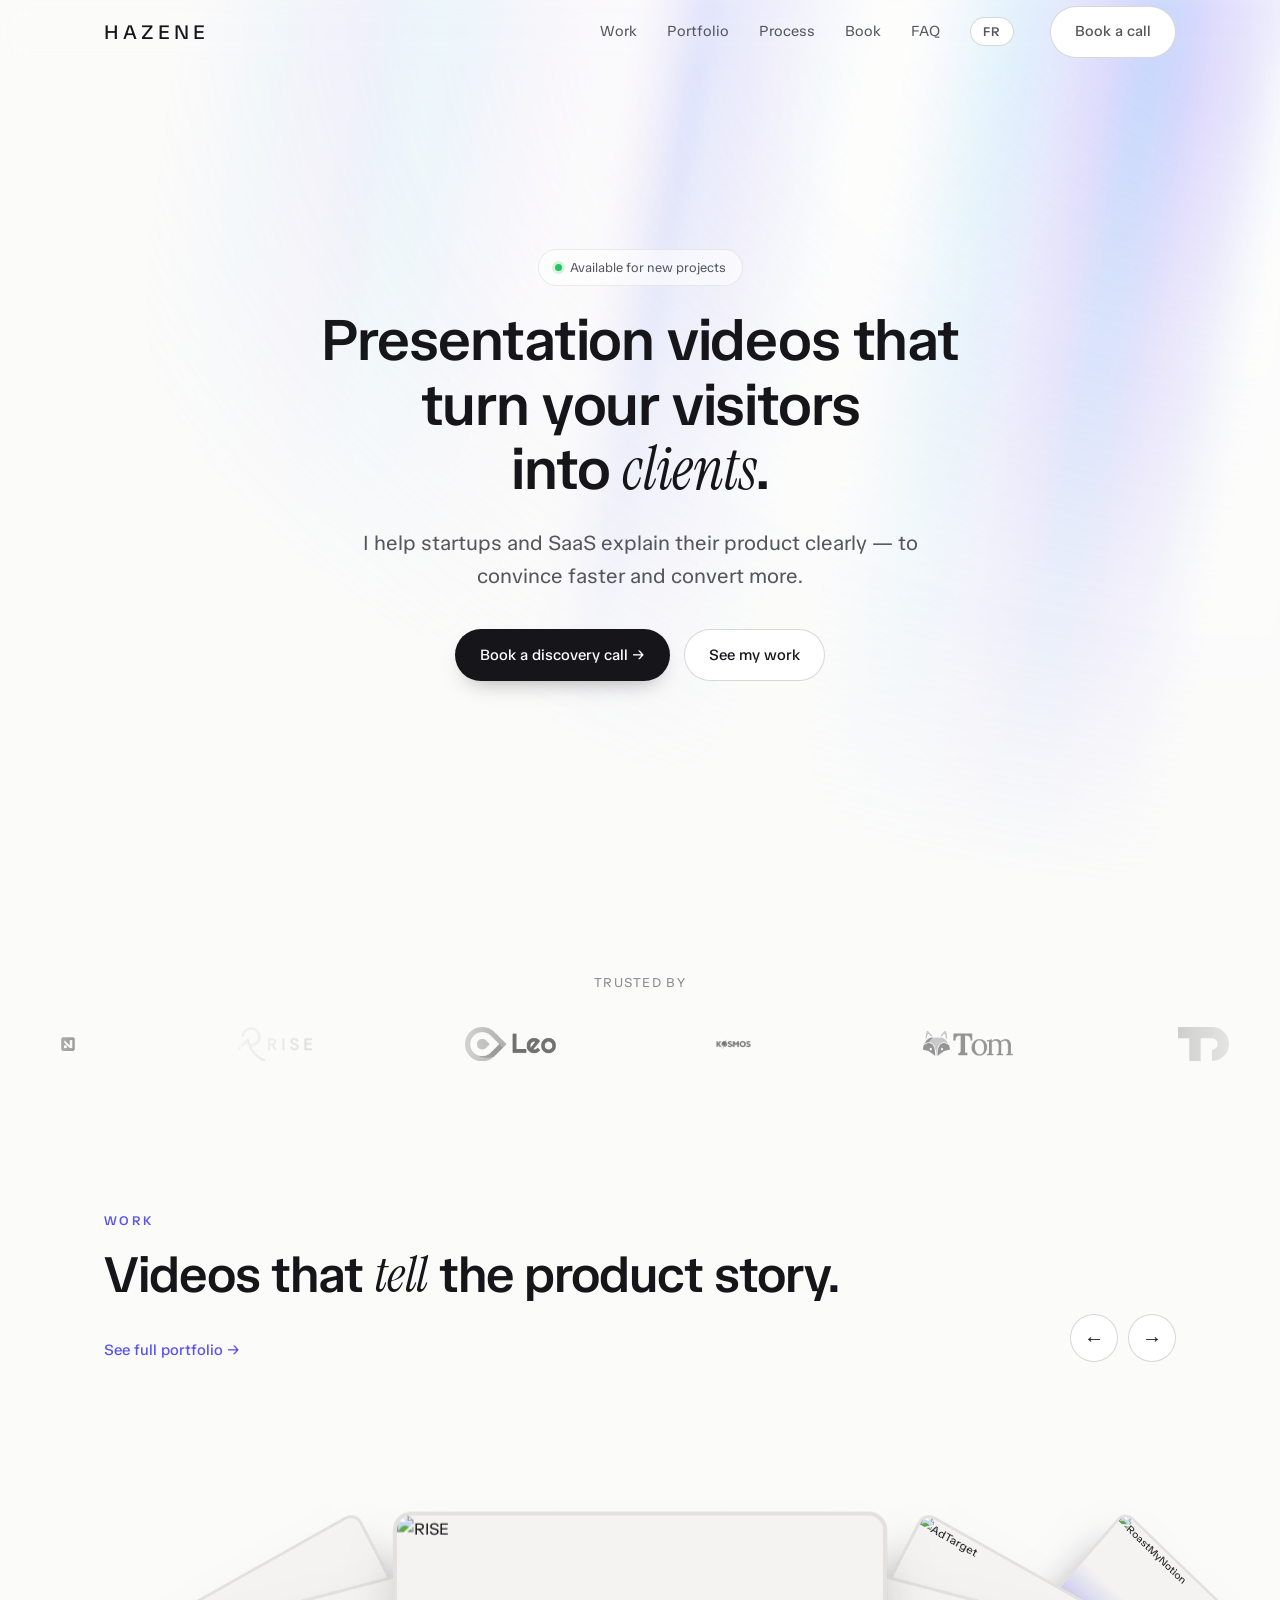
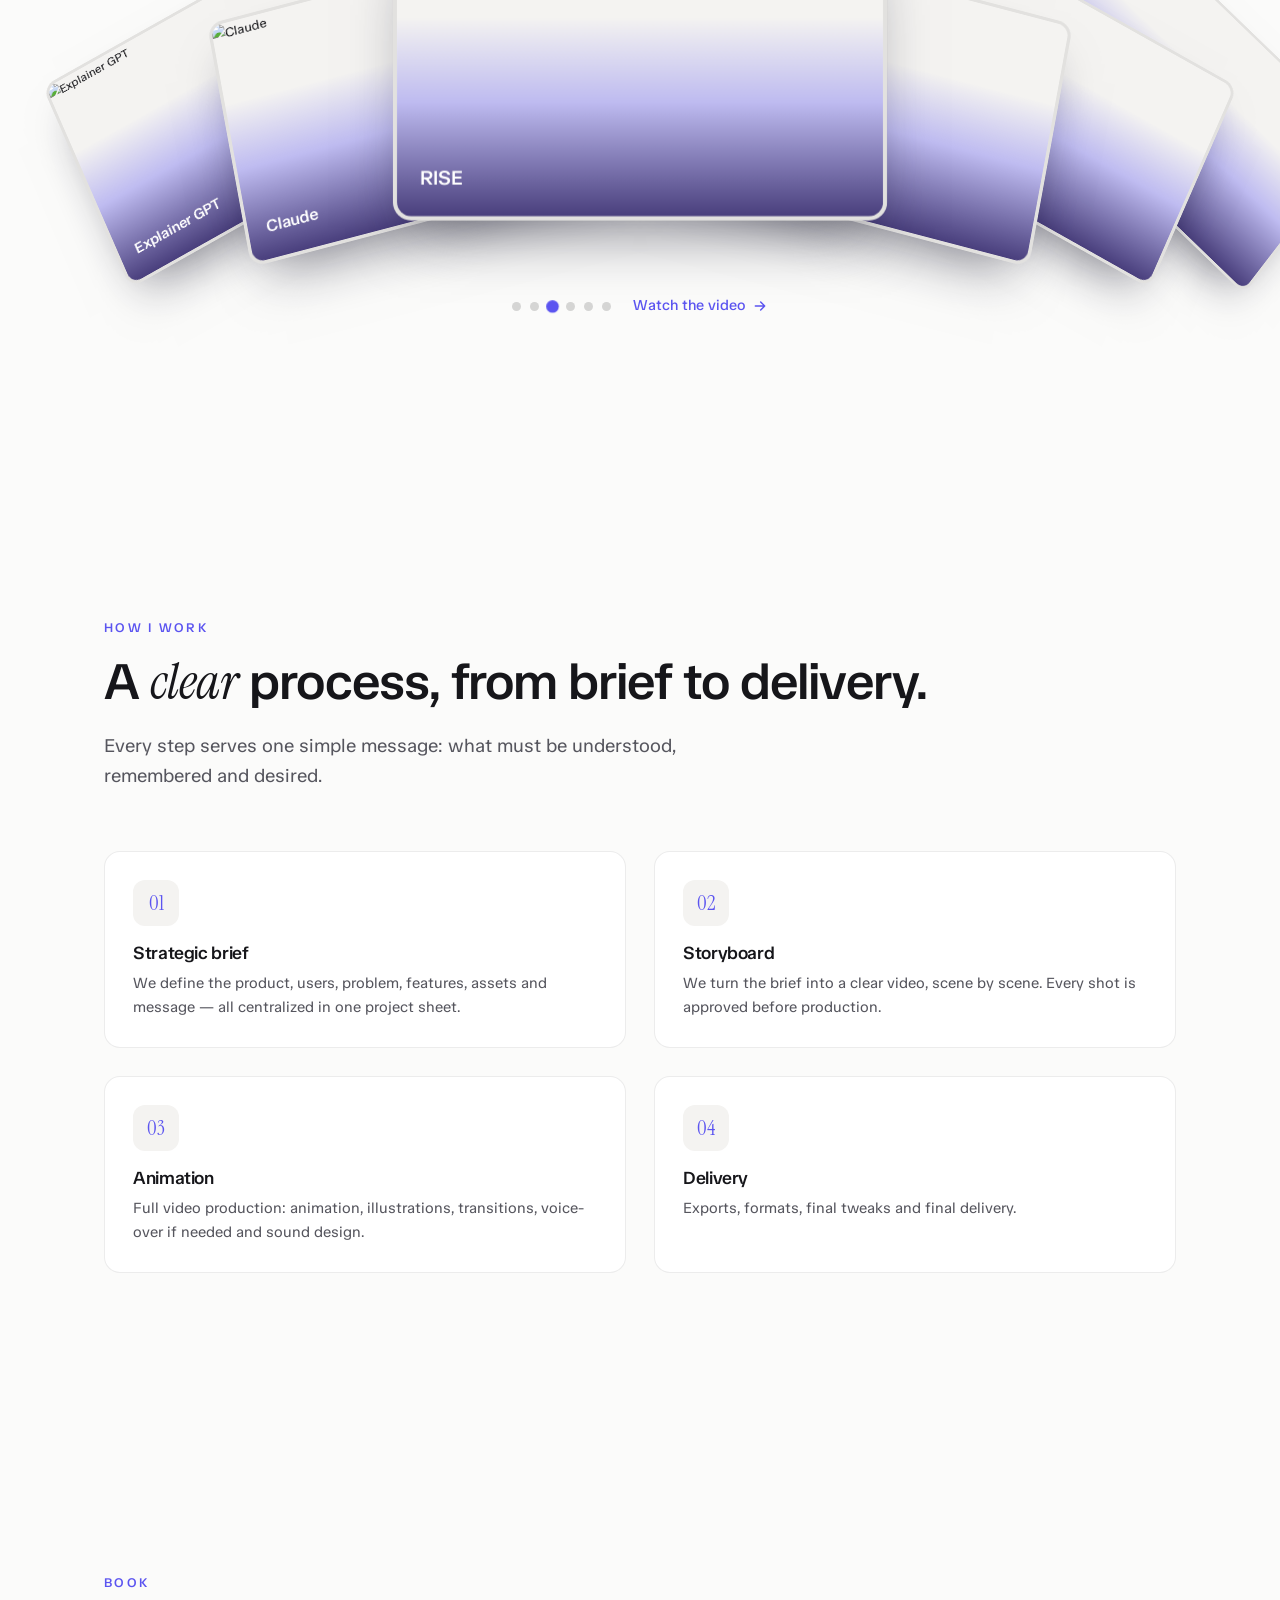
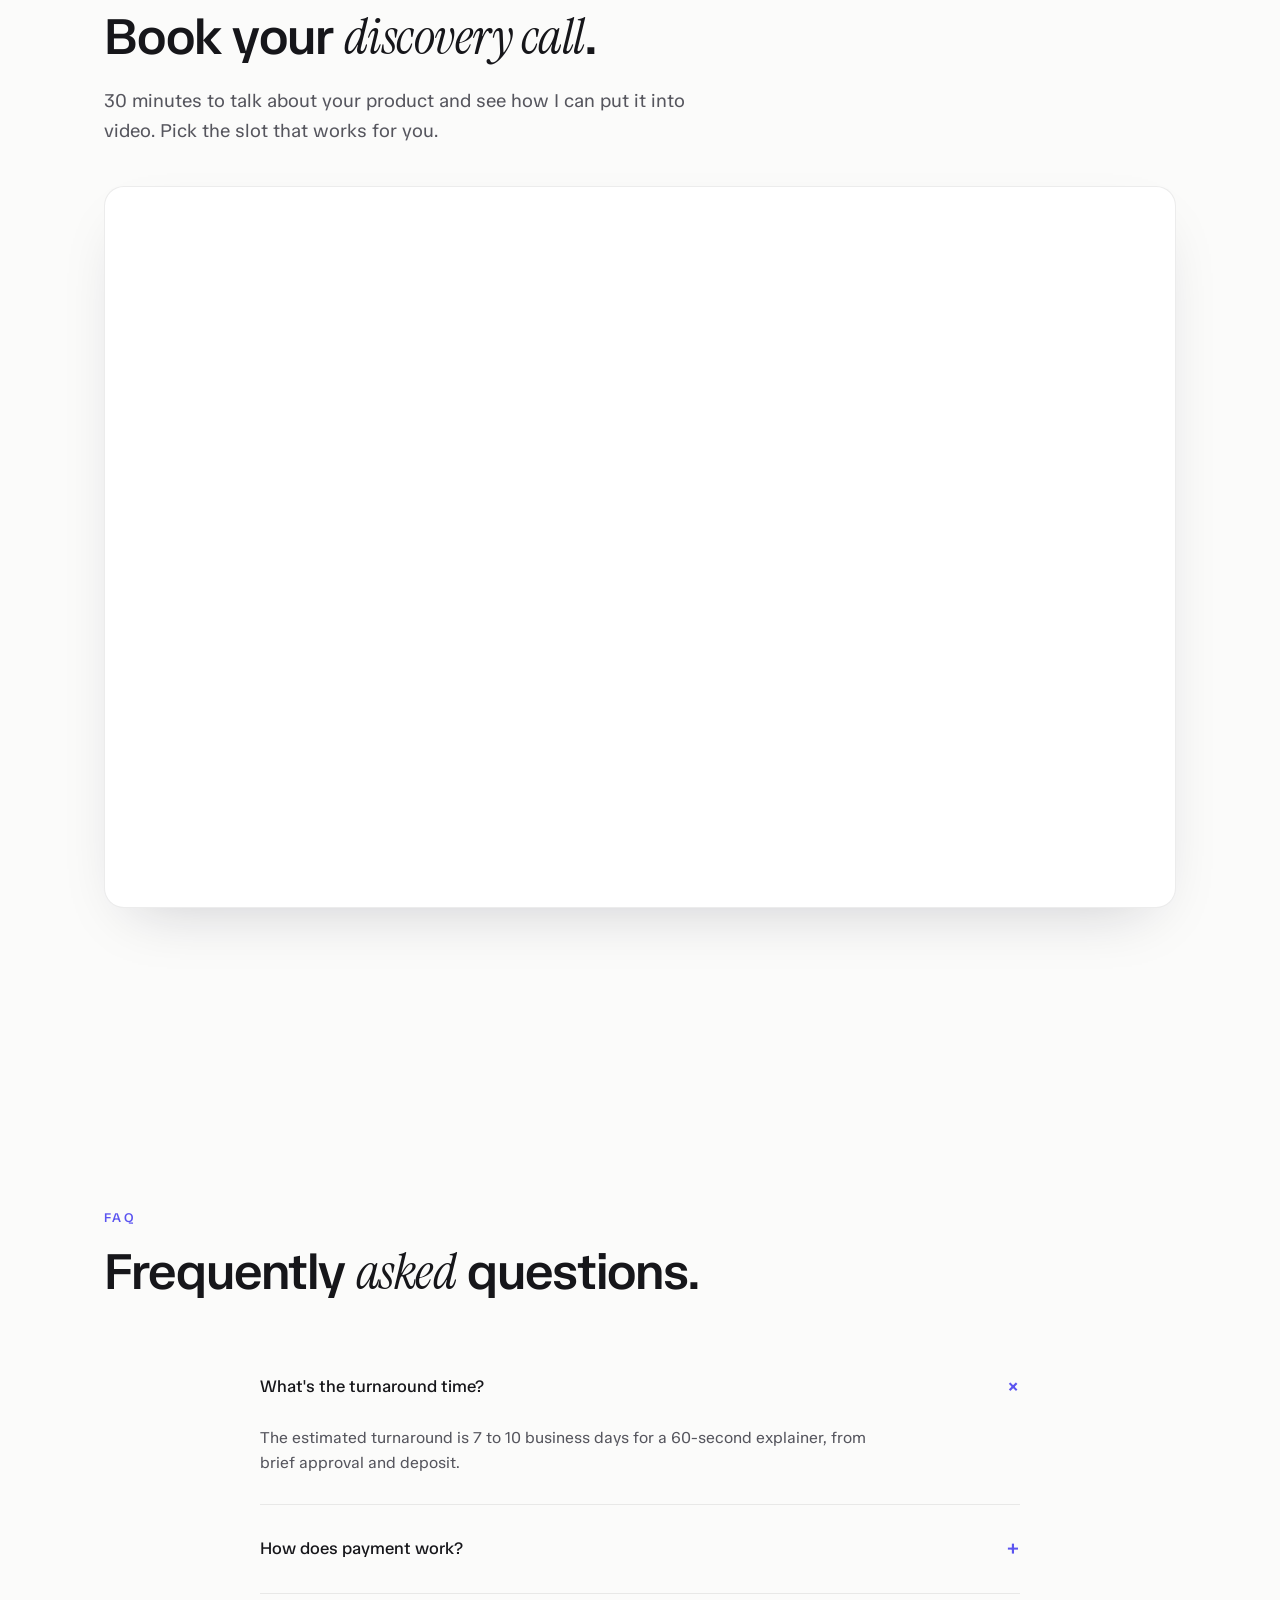
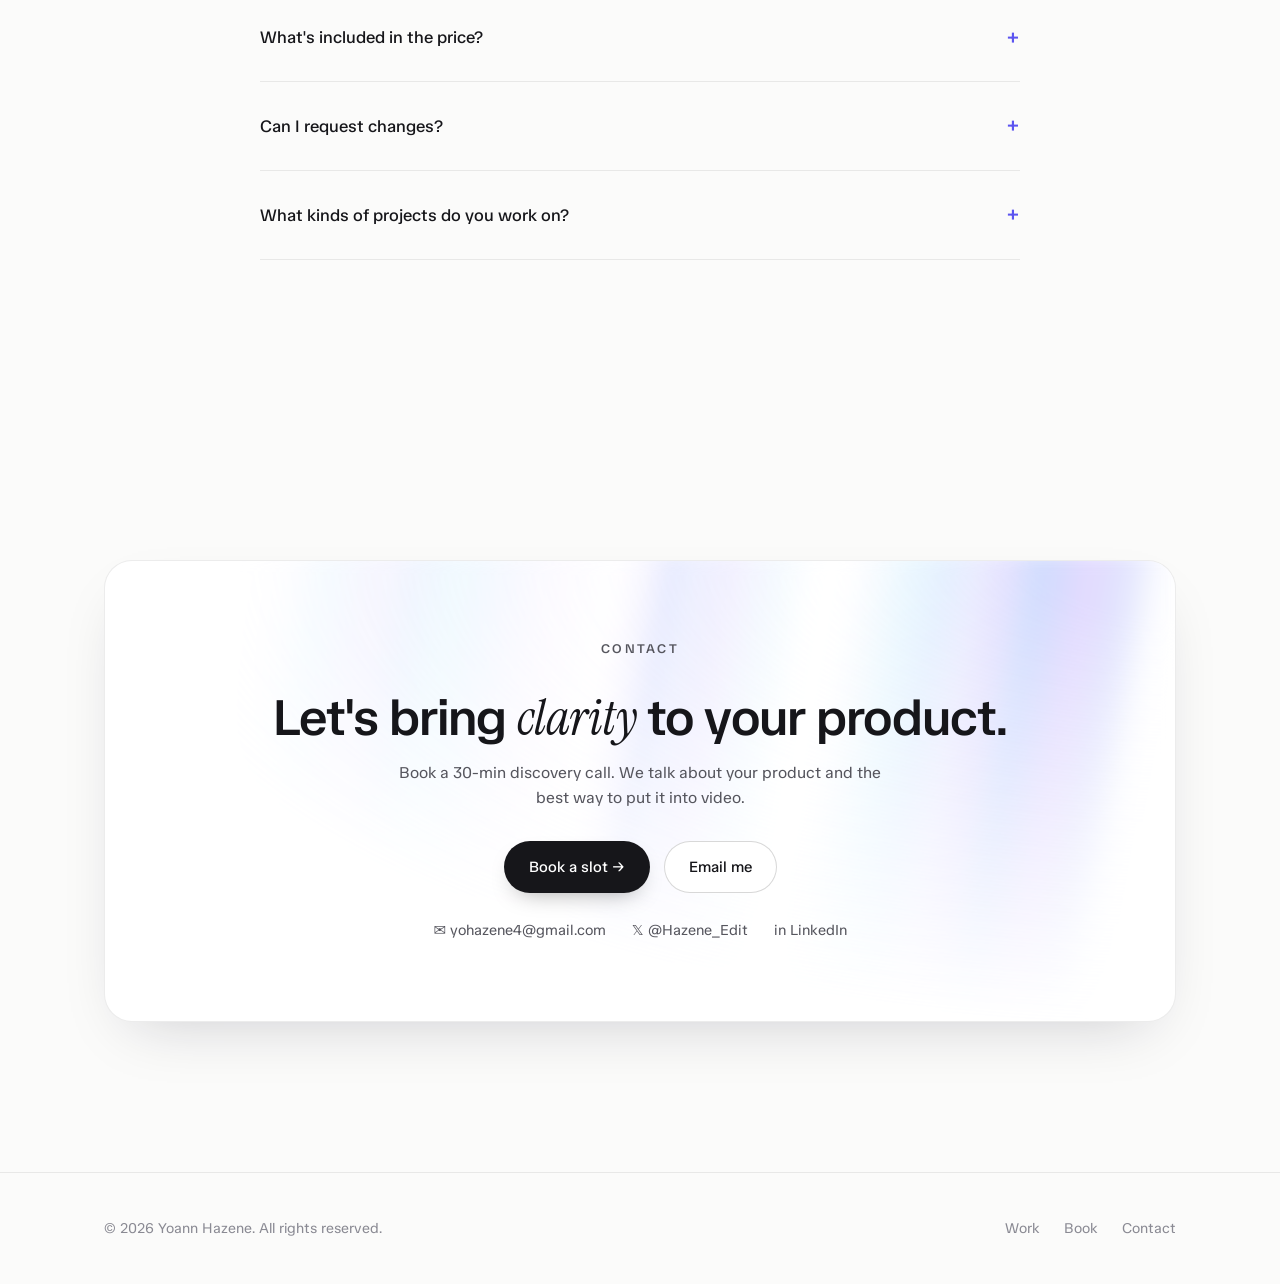
==== commit 0cba4eef: "Icon barre onglets" ====
--- a/index.html
+++ b/index.html
@@ -5,8 +5,8 @@
 <meta name="viewport" content="width=device-width, initial-scale=1" />
 <title>Hazene — Vidéos de présentation en motion design pour SaaS & startups</title>
 <meta name="description" content="J'aide les startups et les SaaS à expliquer leur produit clairement pour convaincre plus vite et convertir davantage. Motion design par Yoann Hazene." />
-<link rel="icon" href="favicon.svg" type="image/svg+xml">
-<link rel="apple-touch-icon" href="favicon.svg">
+<link rel="icon" href="favicon.png" type="image/png">
+<link rel="apple-touch-icon" href="favicon.png">
 <meta property="og:type" content="website">
 <meta property="og:url" content="https://hazene60.github.io/Hazene/">
 <meta property="og:title" content="Hazene — Vidéos de présentation en motion design pour SaaS & startups">
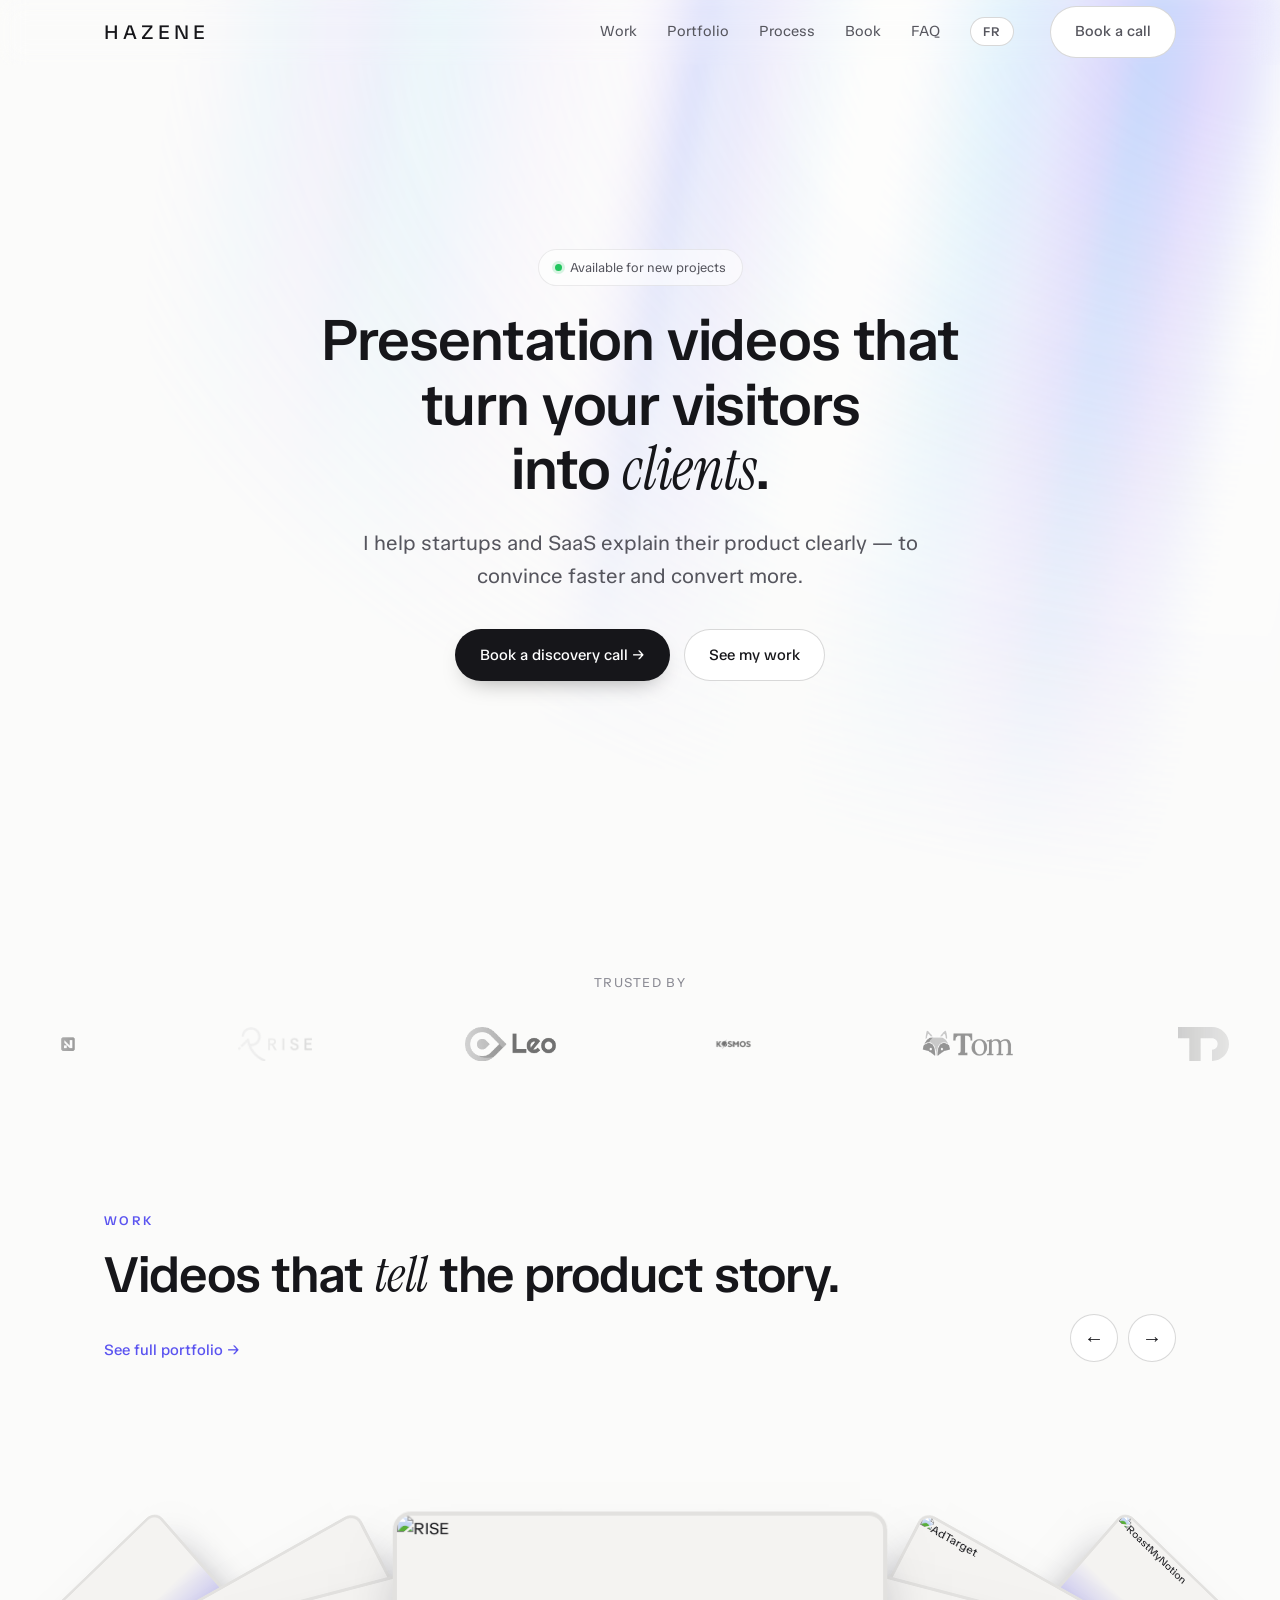
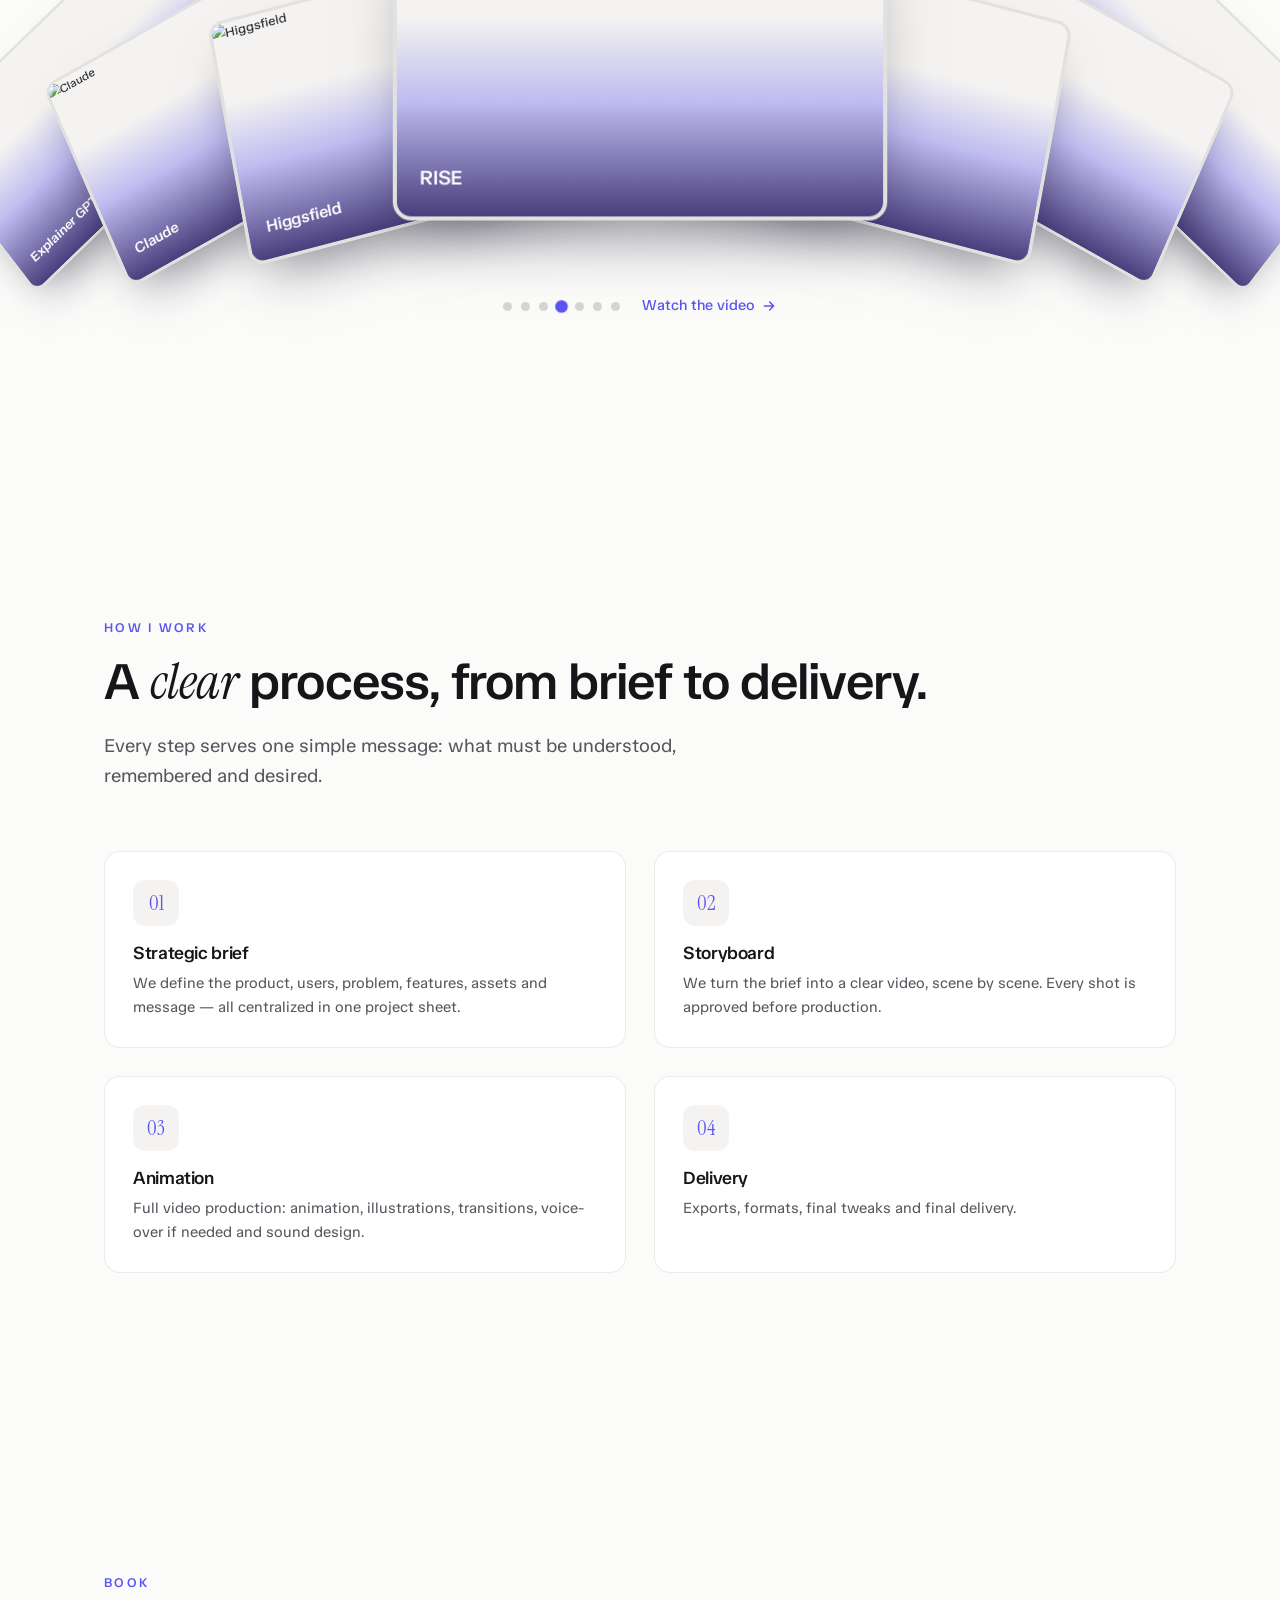
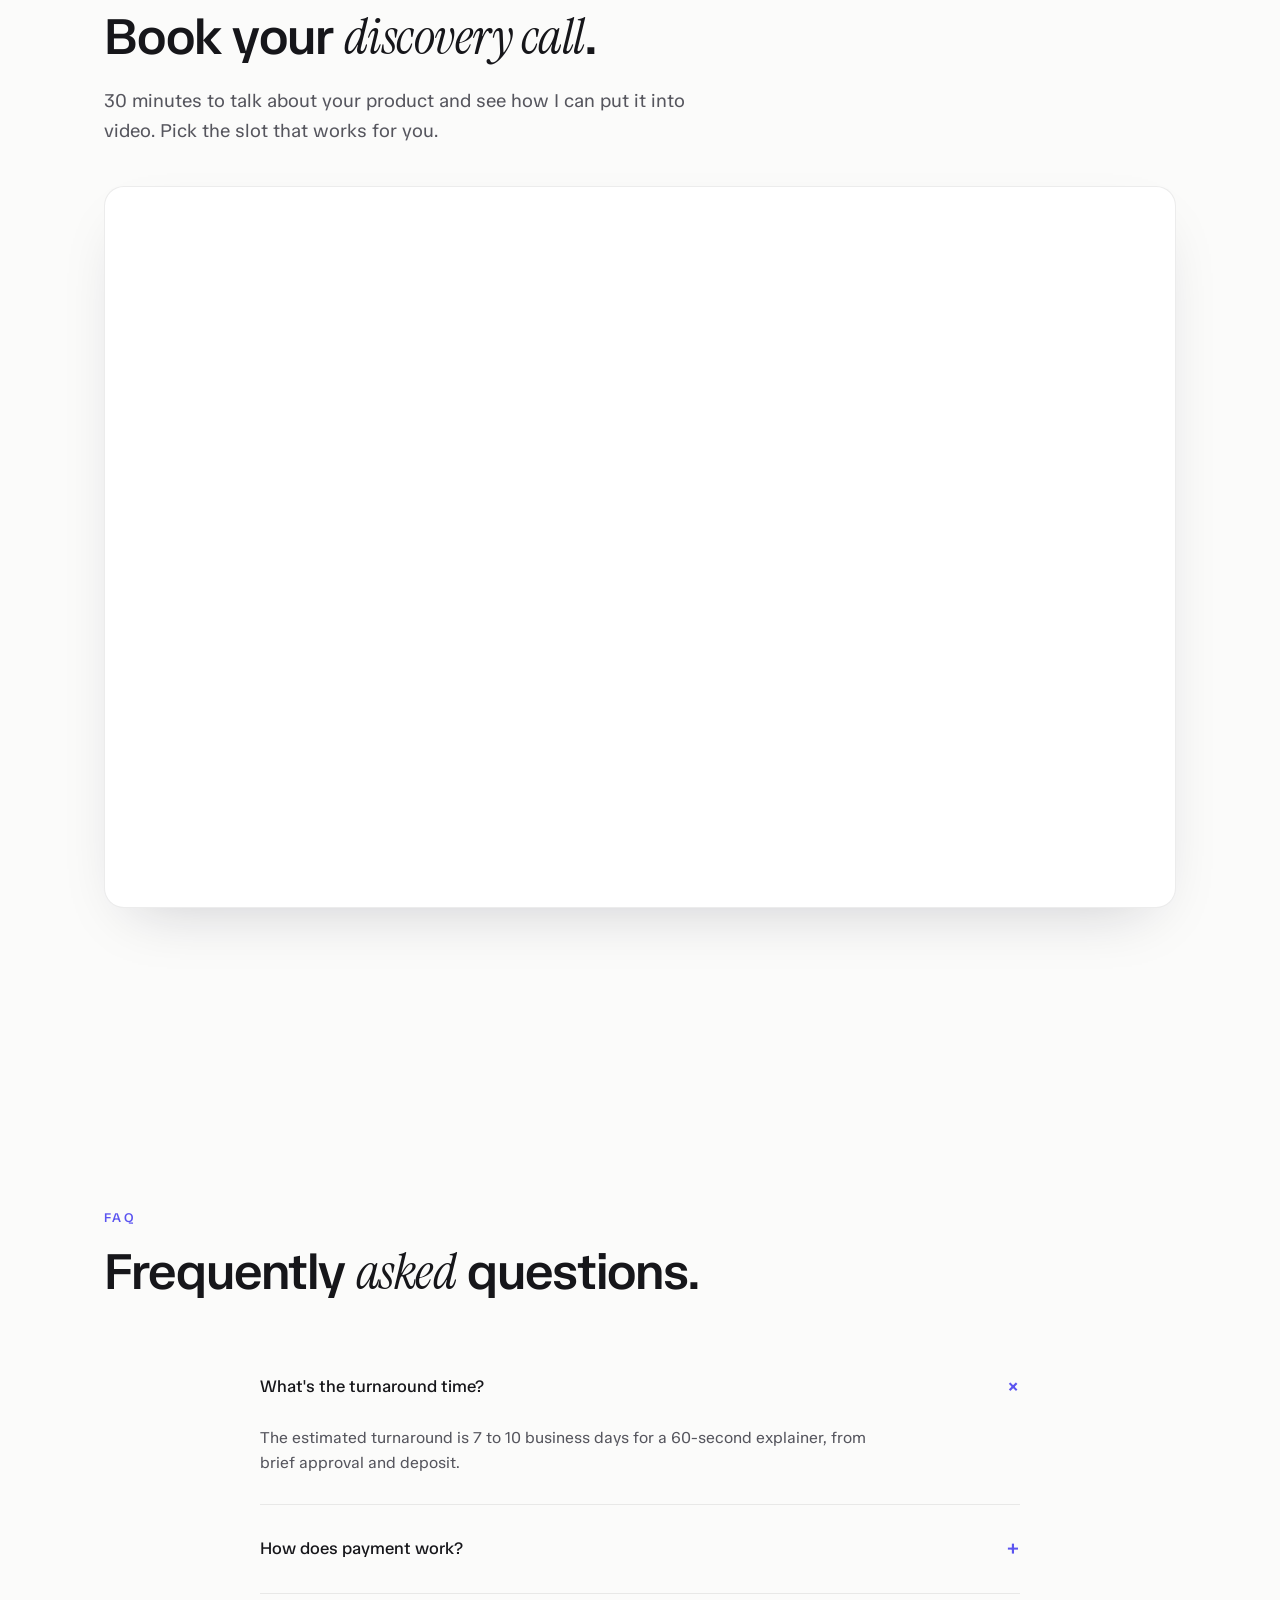
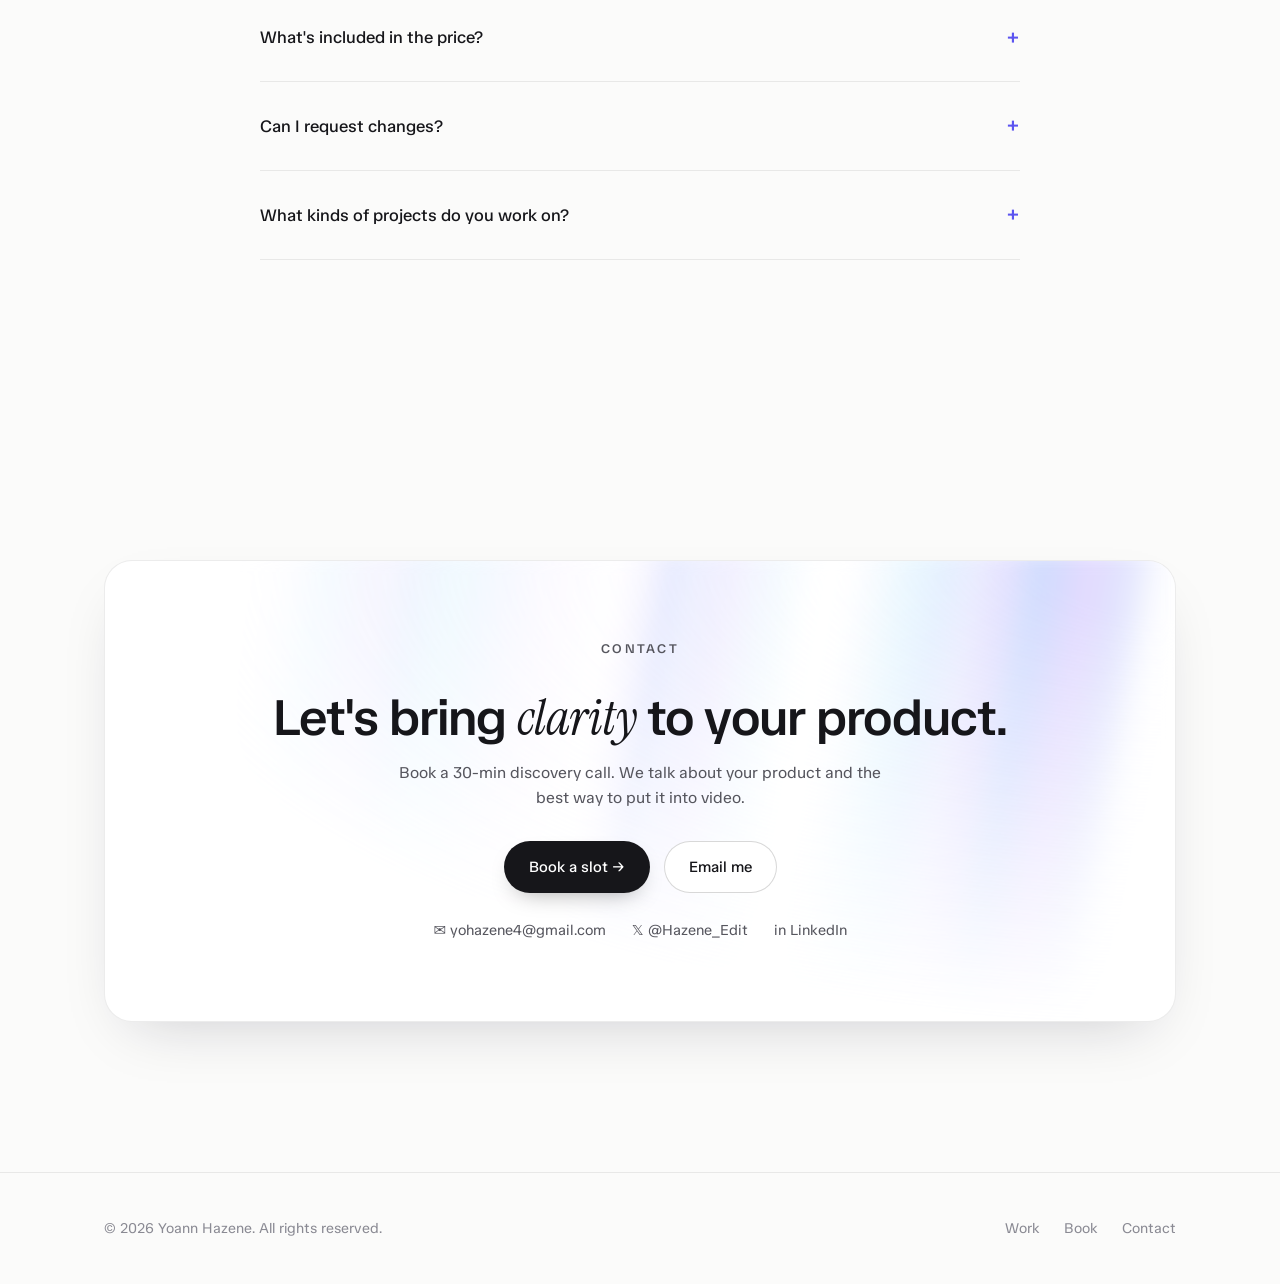
==== commit 5a9008c4: "Higgsfield" ====
--- a/index.html
+++ b/index.html
@@ -440,6 +440,7 @@
 const REELS=[
   {id:'z3gSkUamars',t:'Explainer GPT',type:'Product Explainer'},
   {id:'LEphGSek948',t:'Claude',type:'Product Explainer'},
+  {id:'MflFz01nLHg',t:'Higgsfield',type:'Product Explainer'},
   {id:'5x0po4I1C1I',t:'RISE',type:'Vidéo de présentation'},
   {id:'7MGRW9XjuBI',t:'Kosmos',type:'Vidéo de présentation'},
   {id:'Xf14NxcPEeQ',t:'AdTarget',type:'Vidéo de présentation'},
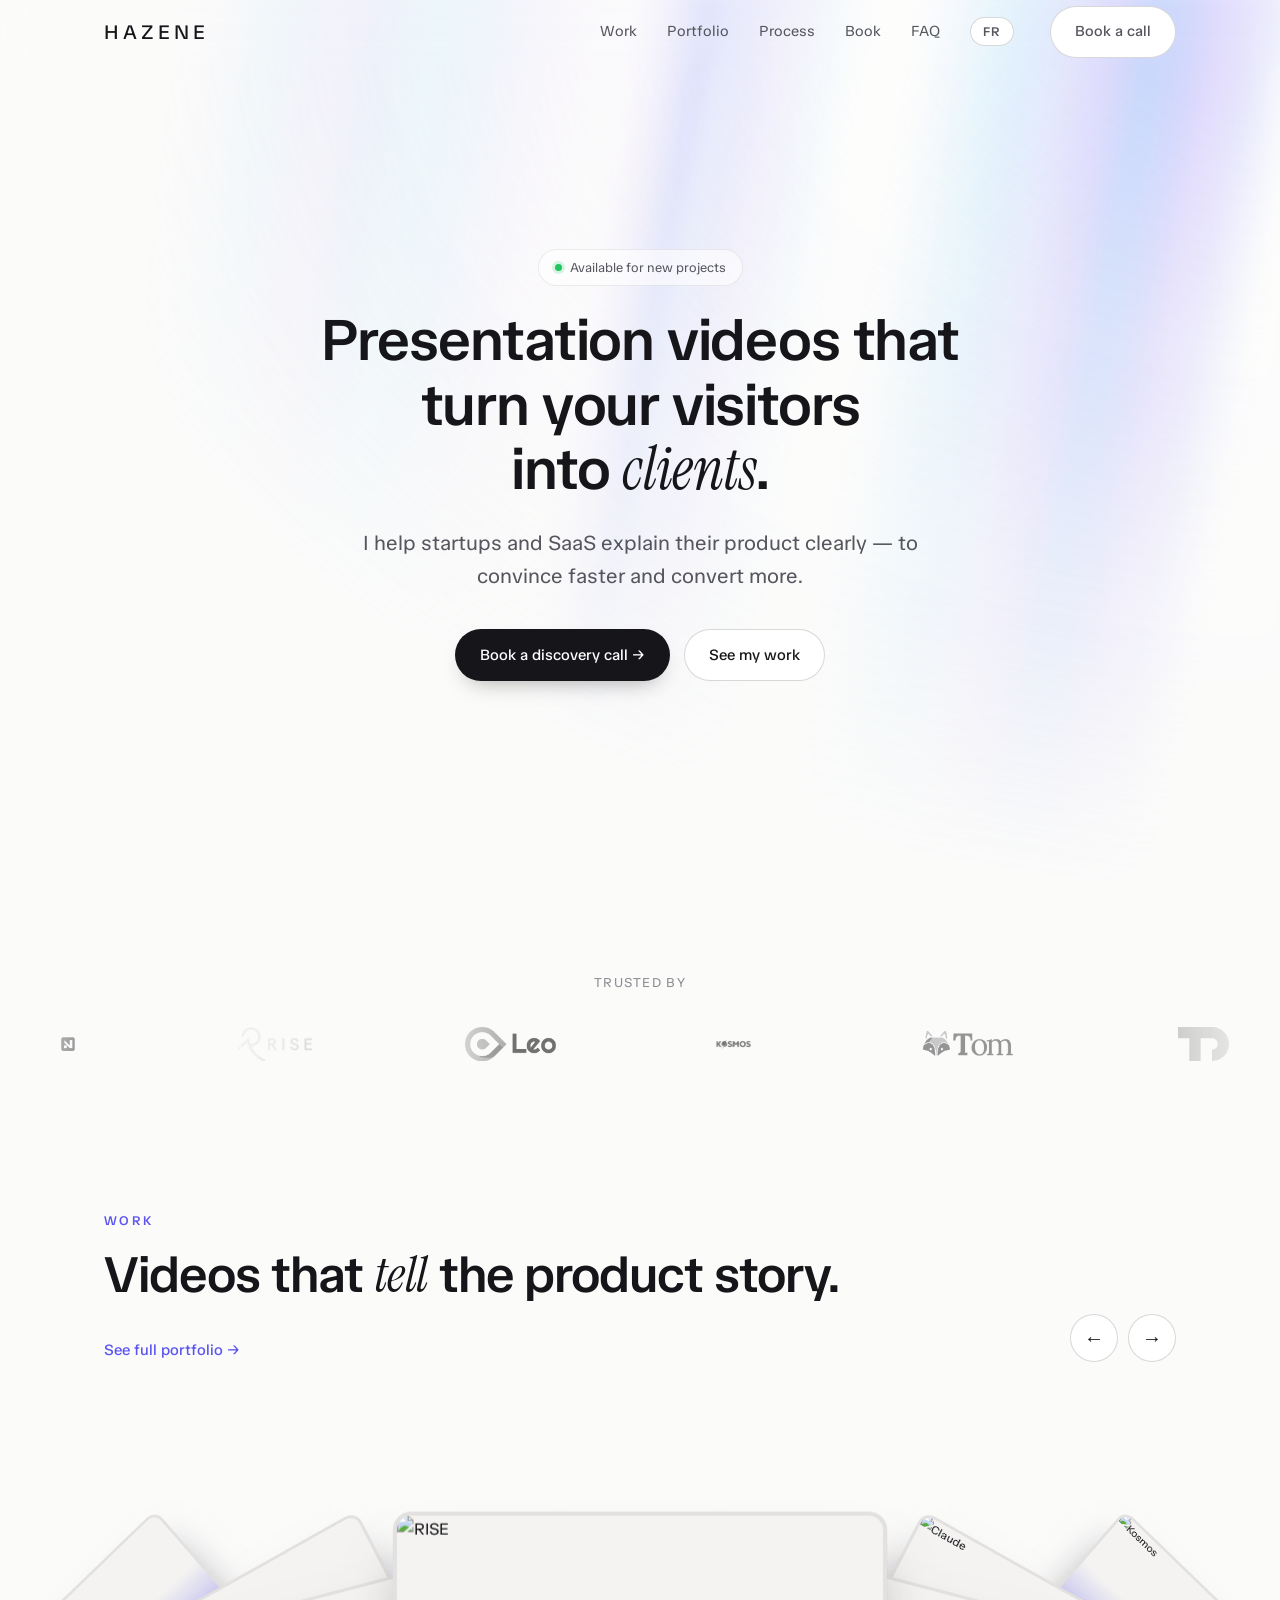
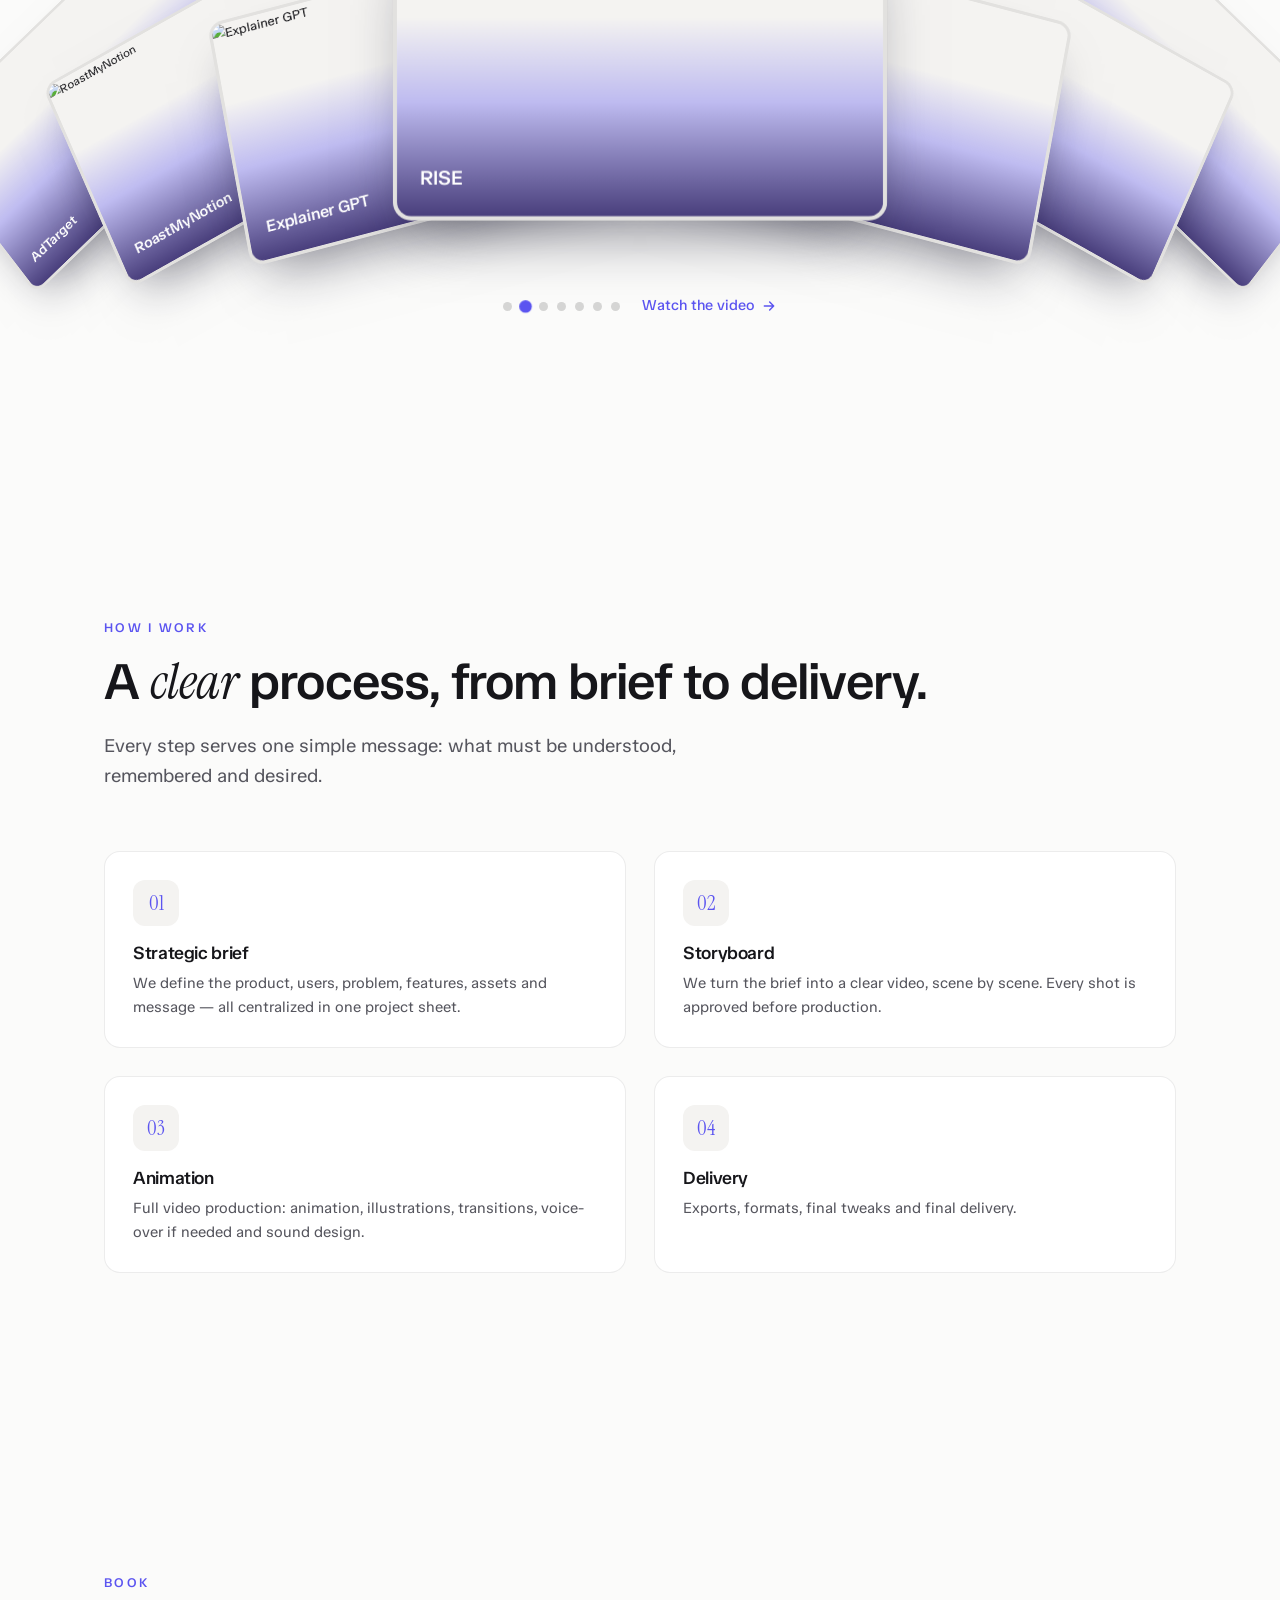
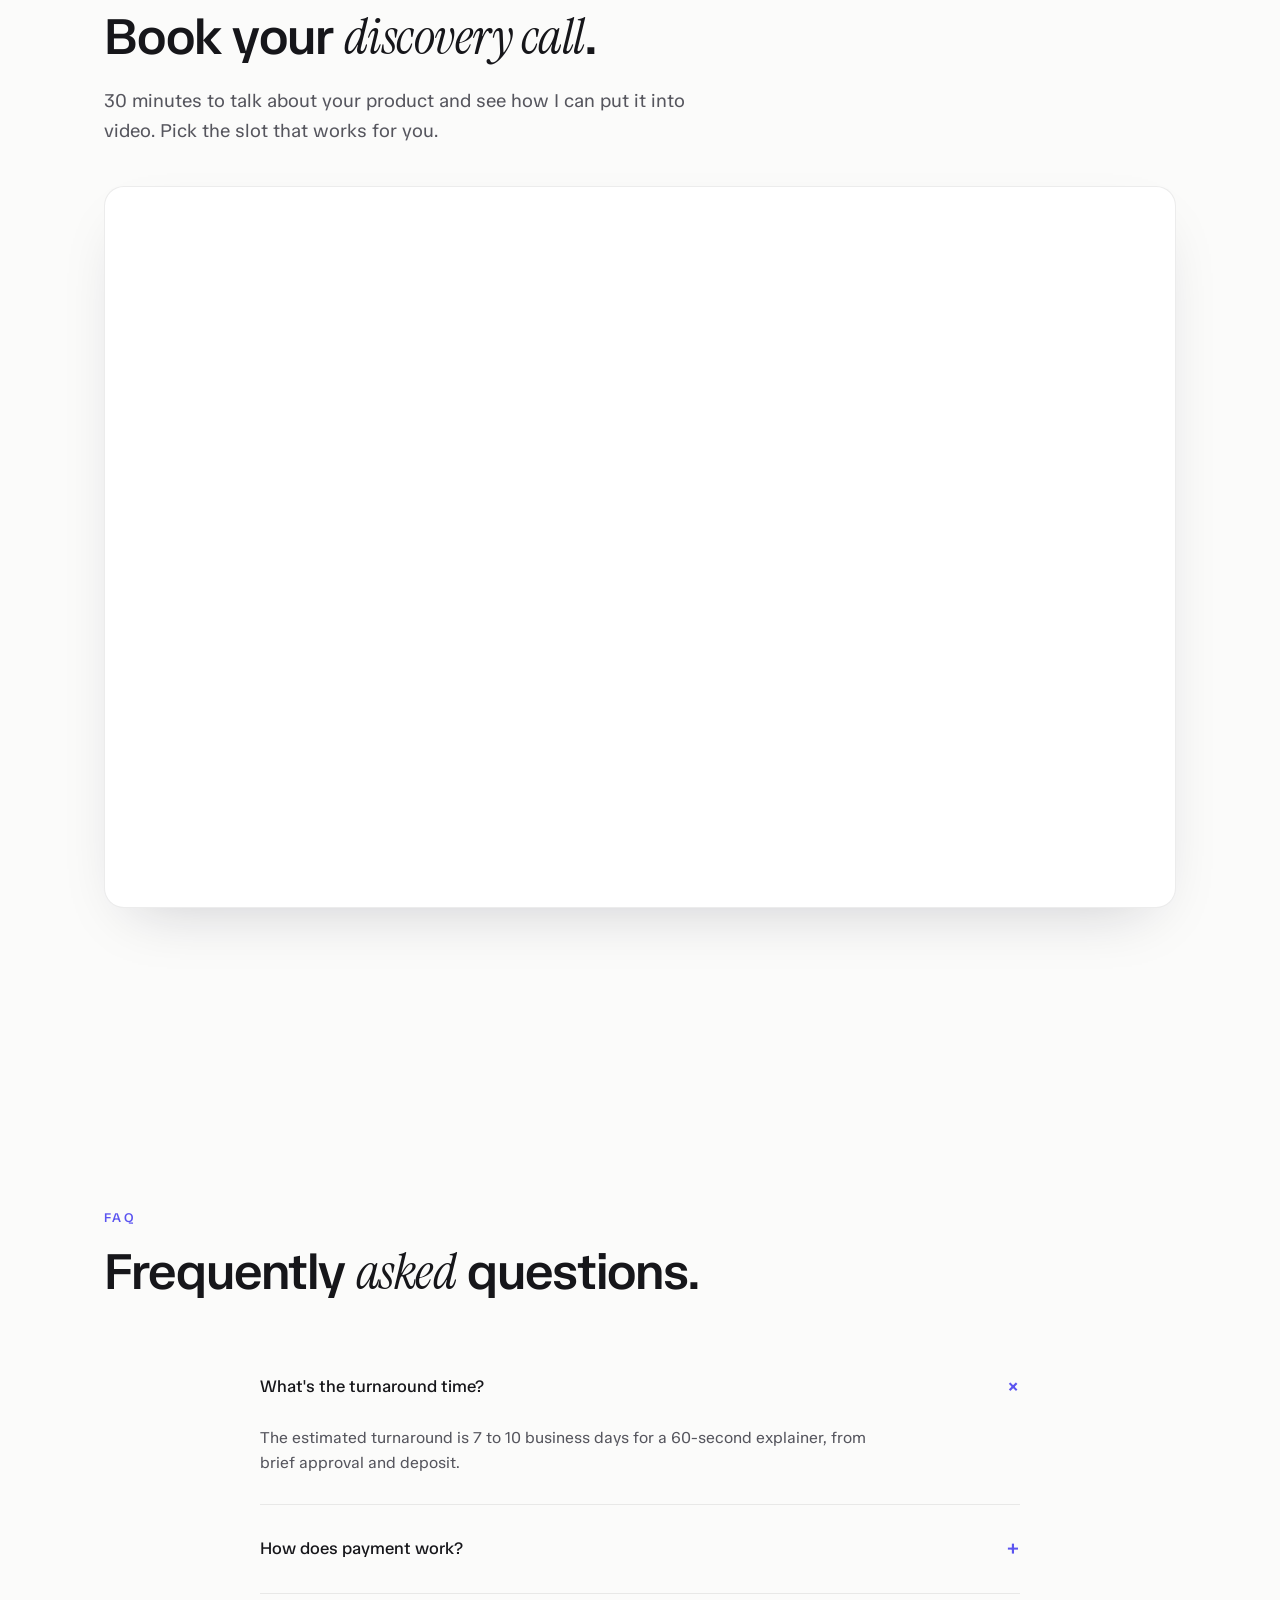
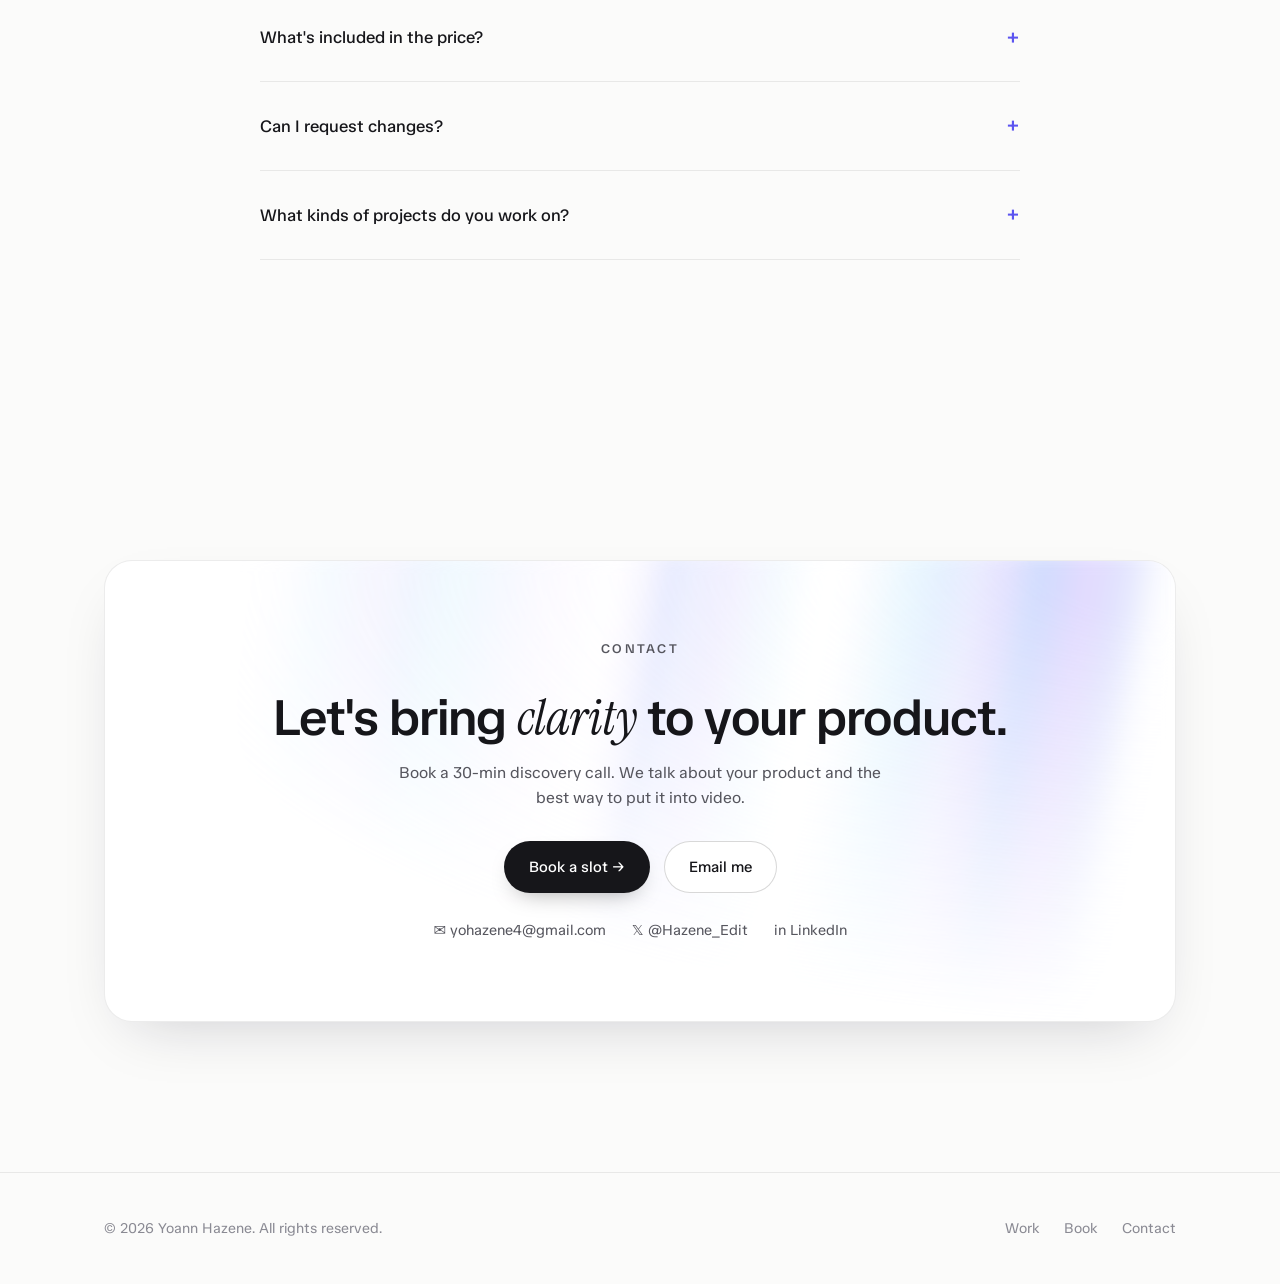
==== commit db057098: "Ordre claude rise" ====
--- a/index.html
+++ b/index.html
@@ -439,9 +439,9 @@
 // ---------- Carrousel réalisations (Gallery6) ----------
 const REELS=[
   {id:'z3gSkUamars',t:'Explainer GPT',type:'Product Explainer'},
+  {id:'5x0po4I1C1I',t:'RISE',type:'Vidéo de présentation'},
+  {id:'MflFz01nLHg',t:'Higgsfield',type:'Product Explainer'},
   {id:'LEphGSek948',t:'Claude',type:'Product Explainer'},
-  {id:'MflFz01nLHg',t:'Higgsfield',type:'Product Explainer'},
-  {id:'5x0po4I1C1I',t:'RISE',type:'Vidéo de présentation'},
   {id:'7MGRW9XjuBI',t:'Kosmos',type:'Vidéo de présentation'},
   {id:'Xf14NxcPEeQ',t:'AdTarget',type:'Vidéo de présentation'},
   {id:'bX8BbXoE4GA',t:'RoastMyNotion',type:'Vidéo de présentation'}
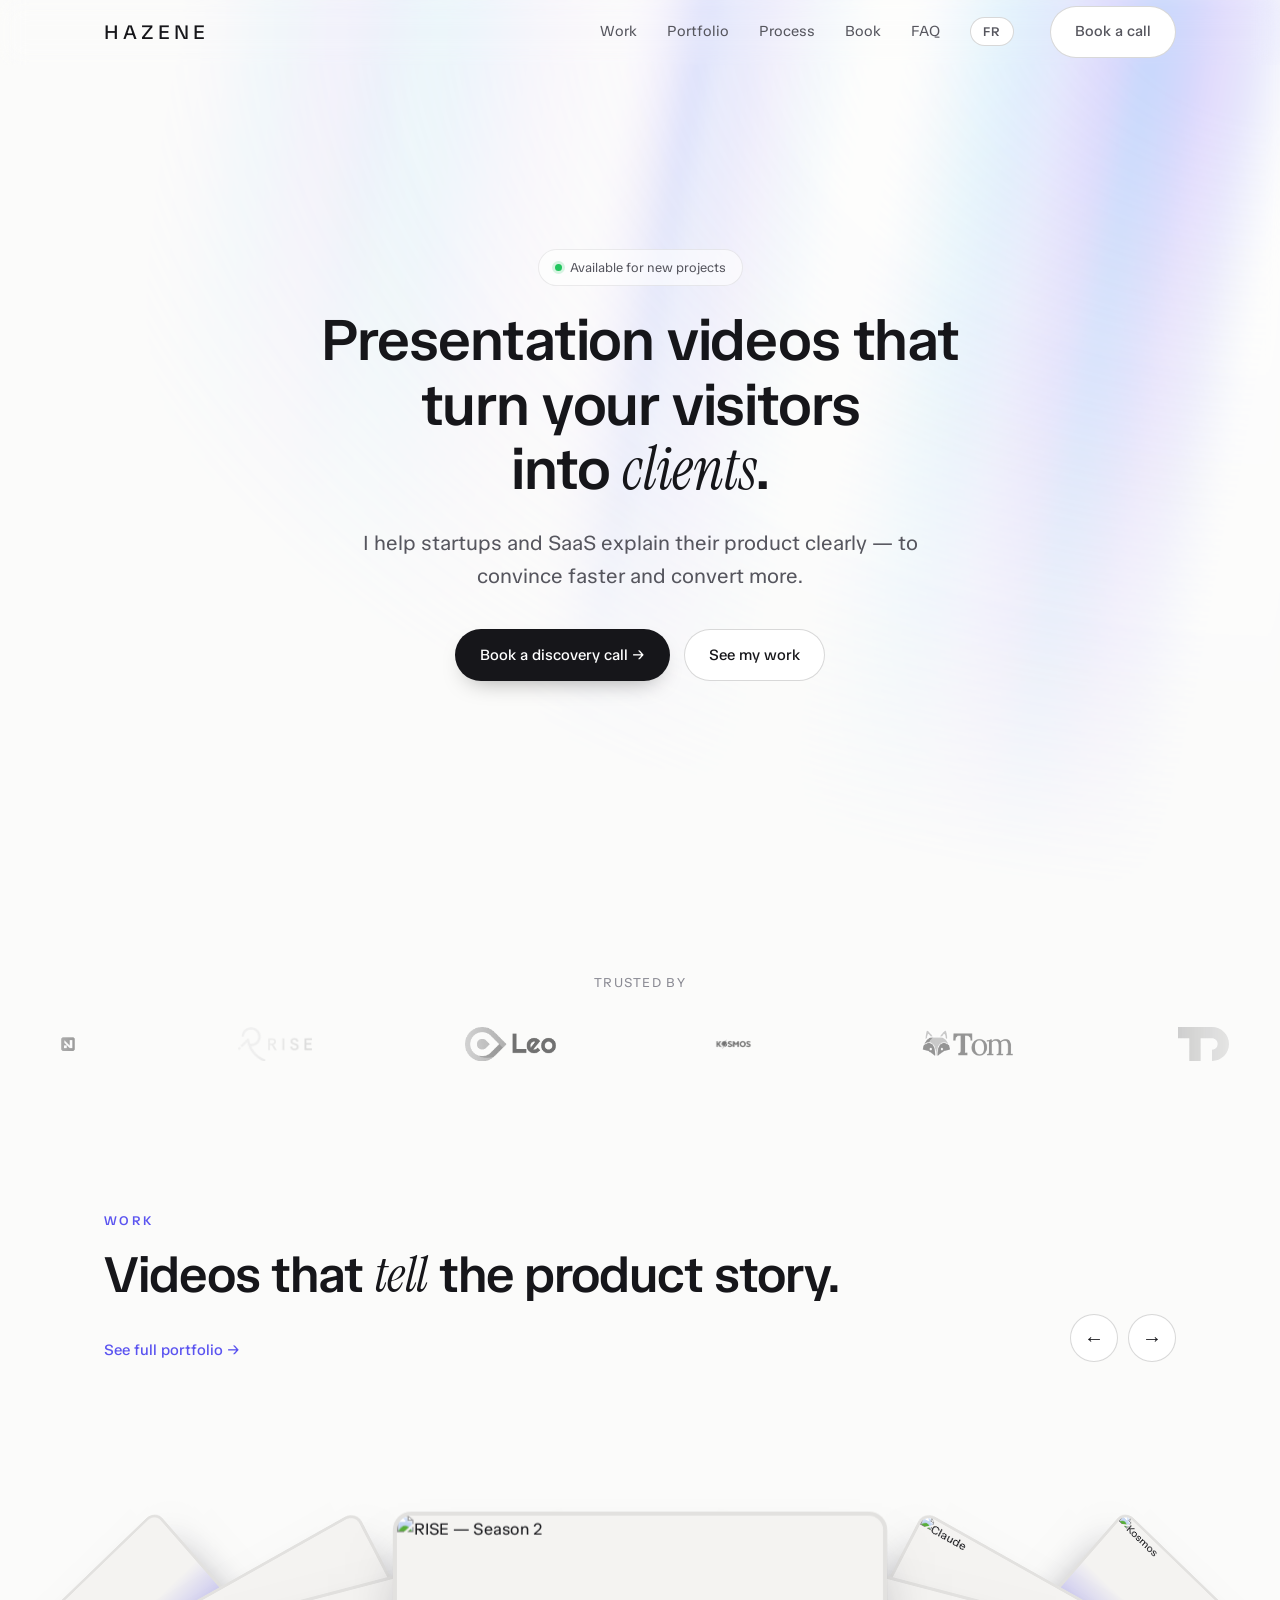
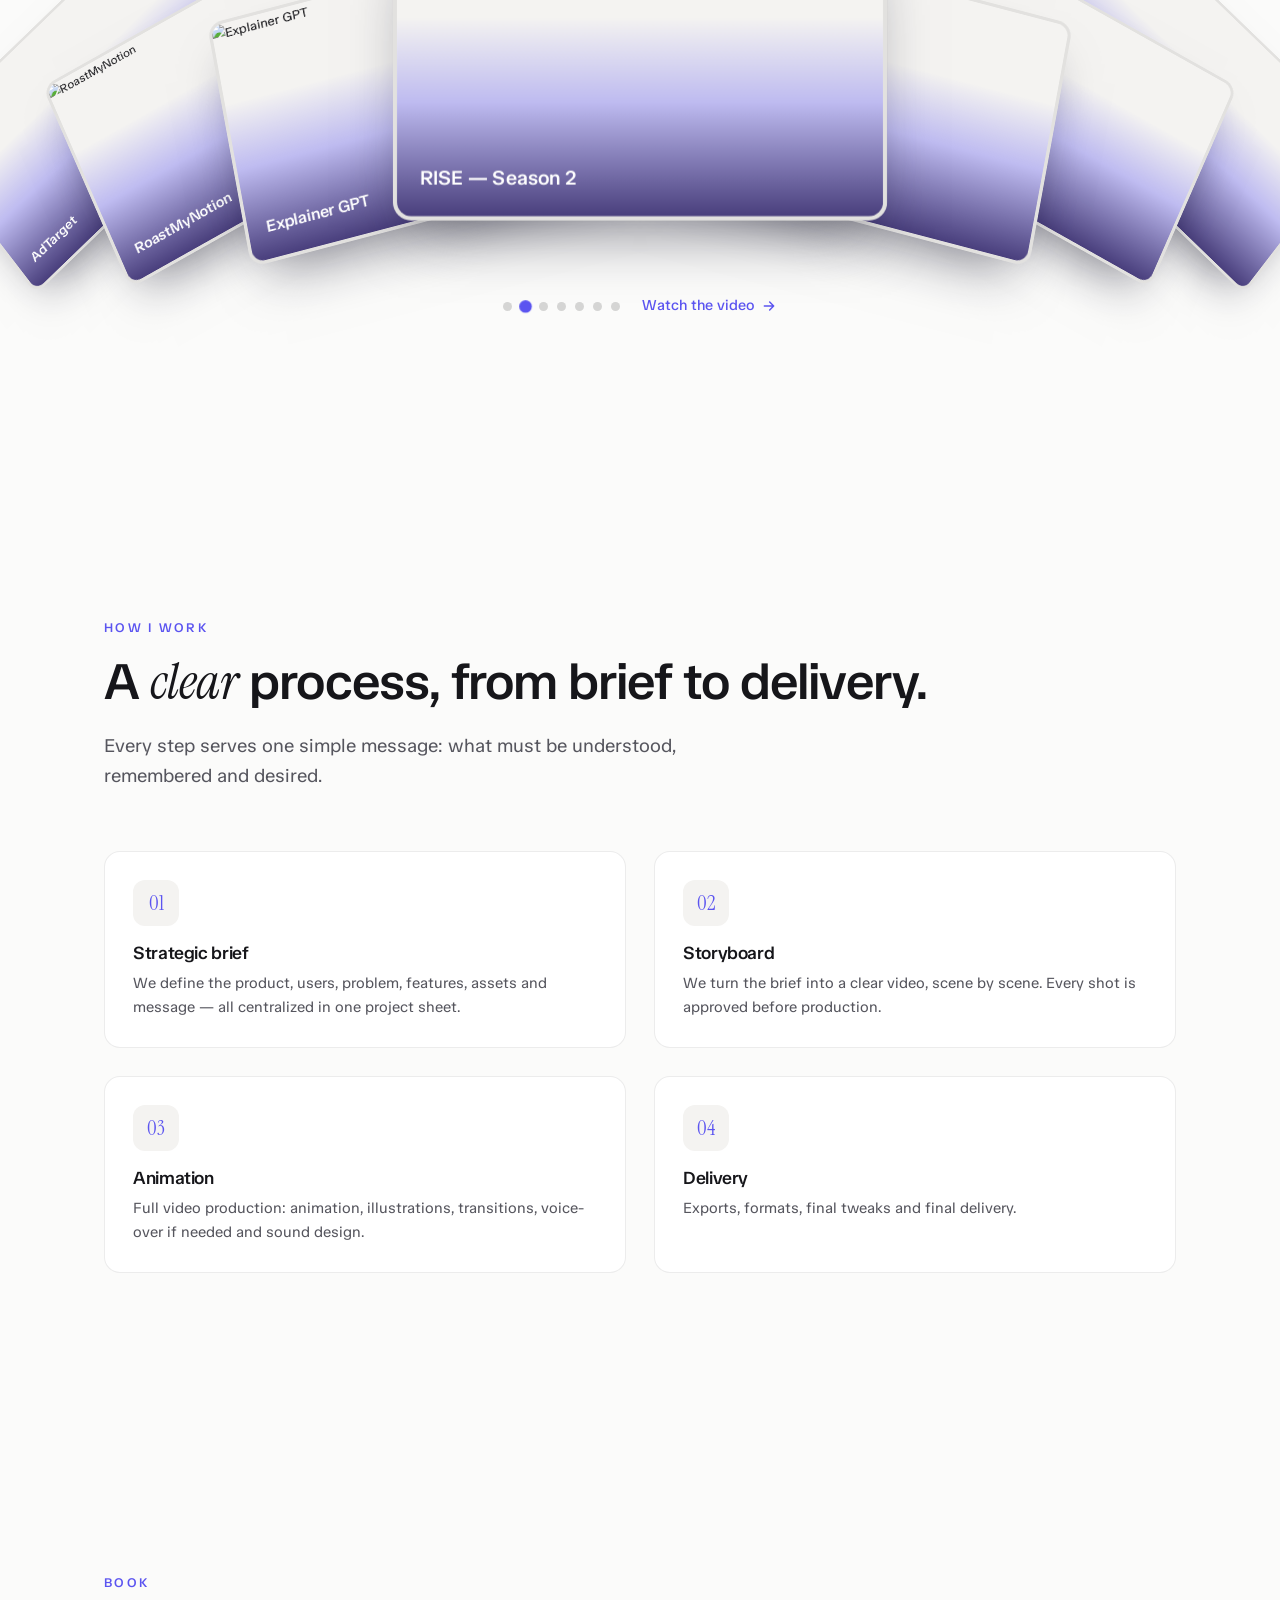
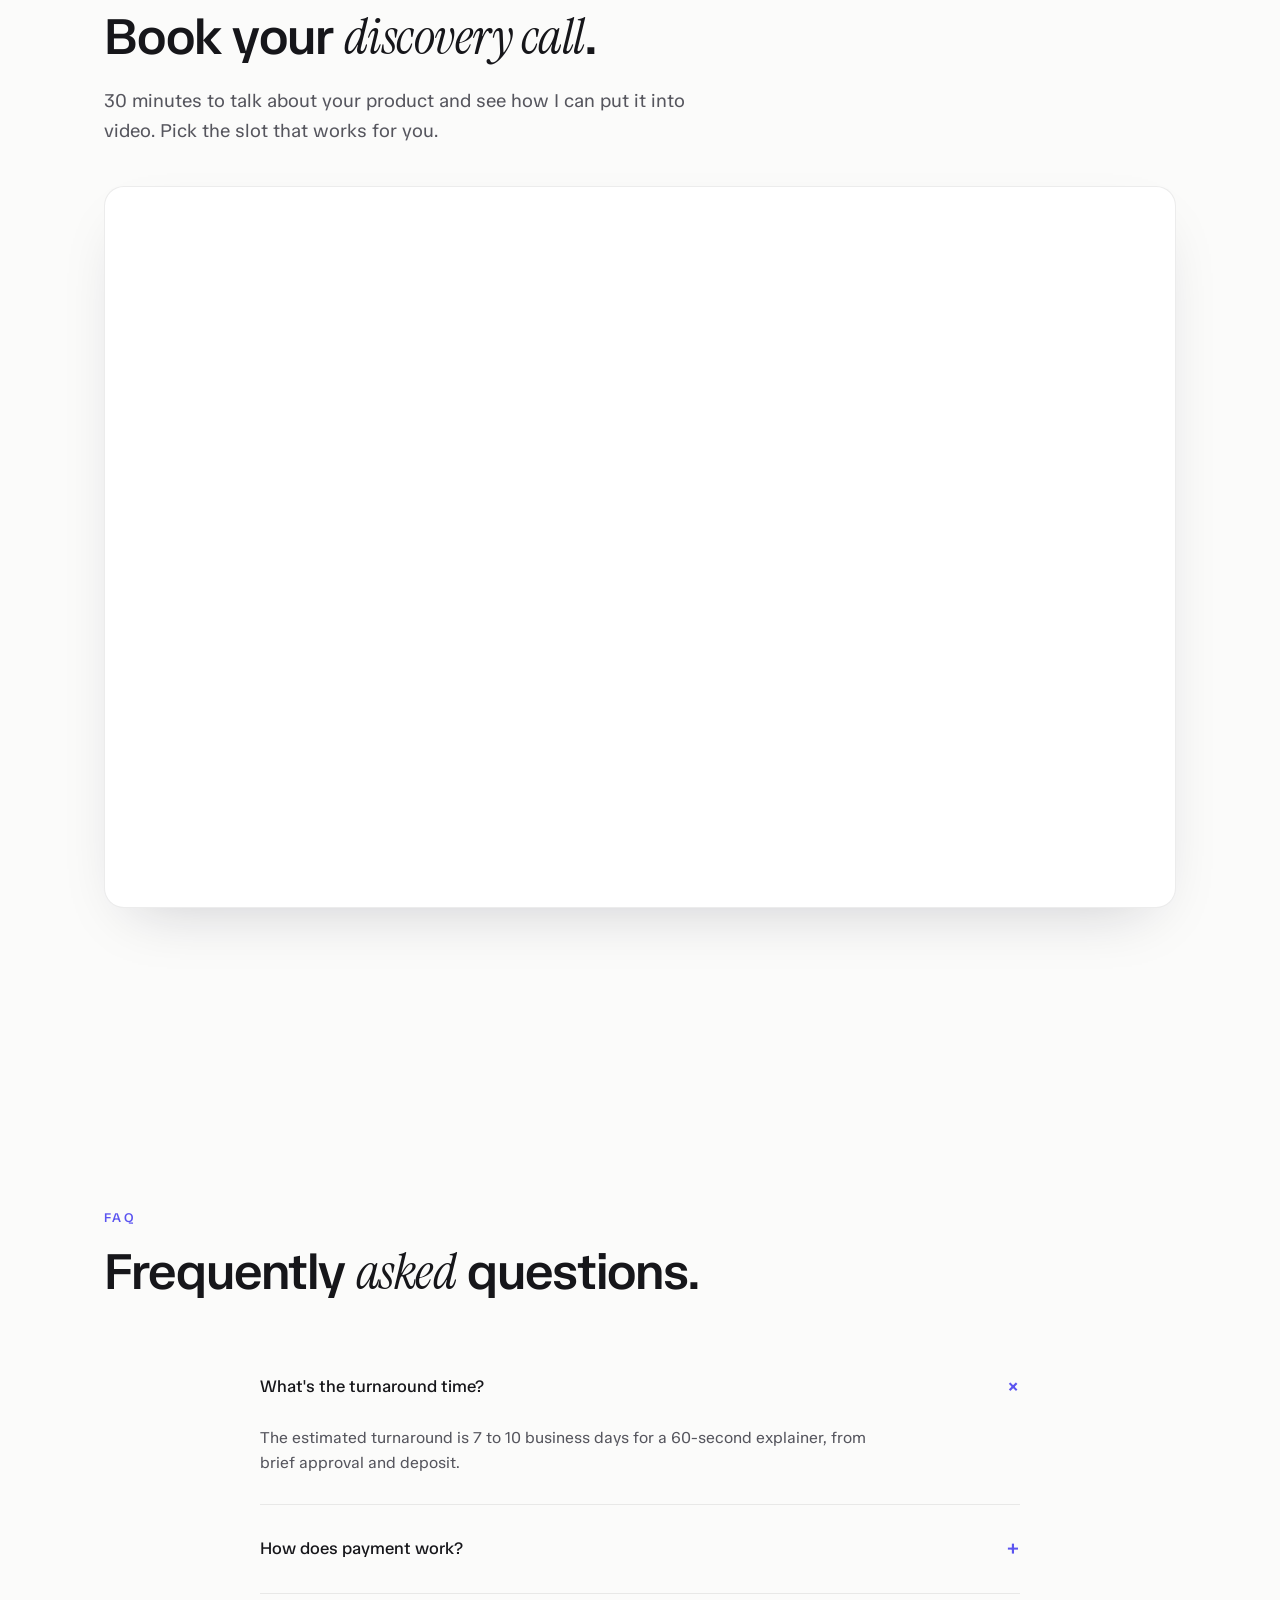
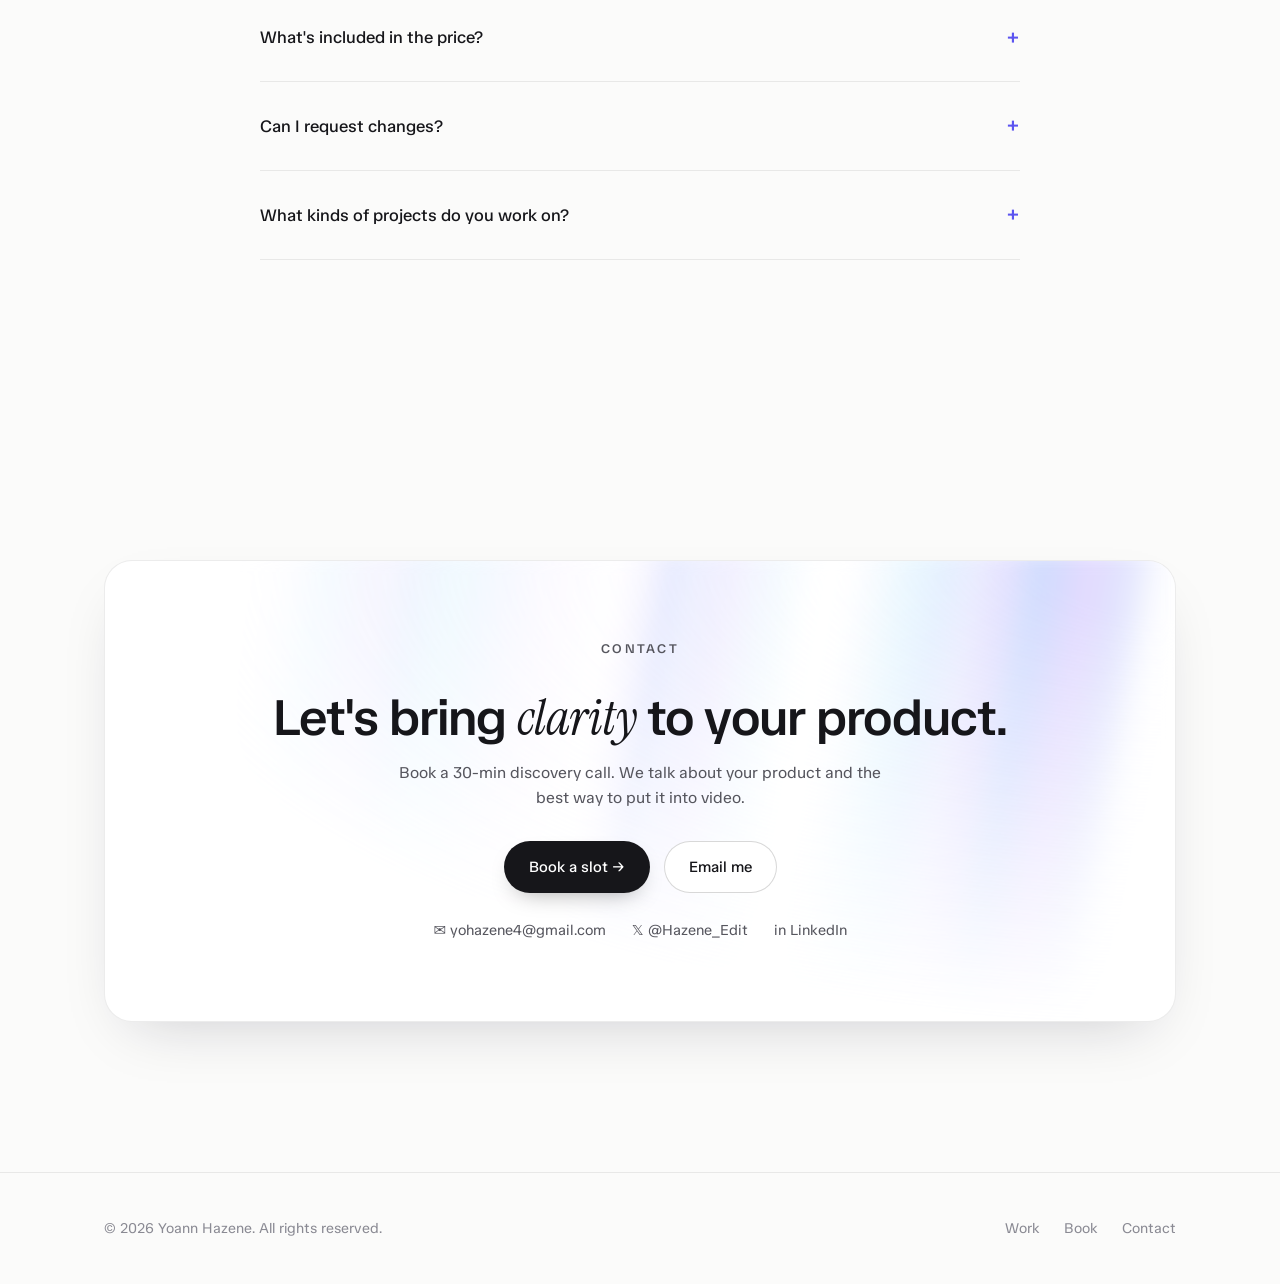
==== commit 1c0c8d0e: "RISE Season 2" ====
--- a/index.html
+++ b/index.html
@@ -439,7 +439,7 @@
 // ---------- Carrousel réalisations (Gallery6) ----------
 const REELS=[
   {id:'z3gSkUamars',t:'Explainer GPT',type:'Product Explainer'},
-  {id:'5x0po4I1C1I',t:'RISE',type:'Vidéo de présentation'},
+  {id:'vdH8PmeVthk',t:'RISE — Season 2',type:'Vidéo de présentation'},
   {id:'MflFz01nLHg',t:'Higgsfield',type:'Product Explainer'},
   {id:'LEphGSek948',t:'Claude',type:'Product Explainer'},
   {id:'7MGRW9XjuBI',t:'Kosmos',type:'Vidéo de présentation'},
@@ -460,7 +460,7 @@
 const stage=document.getElementById('csStage'),dotsEl=document.getElementById('csDots'),openEl=document.getElementById('csOpen');
 const CFG={overlap:.5,spread:44,maxVis:7,depth:130,tilt:12,lift:22,aScale:1.03,iScale:.93};
 const maxOff=Math.floor(CFG.maxVis/2),stepDeg=maxOff>0?CFG.spread/maxOff:0;
-let active=Math.max(0,REELS.findIndex(v=>v.id==='5x0po4I1C1I')),suppressClick=false; // démarre sur RISE
+let active=Math.max(0,REELS.findIndex(v=>v.id==='vdH8PmeVthk')),suppressClick=false; // démarre sur RISE — Season 2
 const cards=REELS.map((v,i)=>{
   const c=document.createElement('div');c.className='cs-card';
   c.innerHTML='<img alt="'+v.t+'" data-id="'+v.id+'"><div class="cs-cap">'+v.t+'</div>';
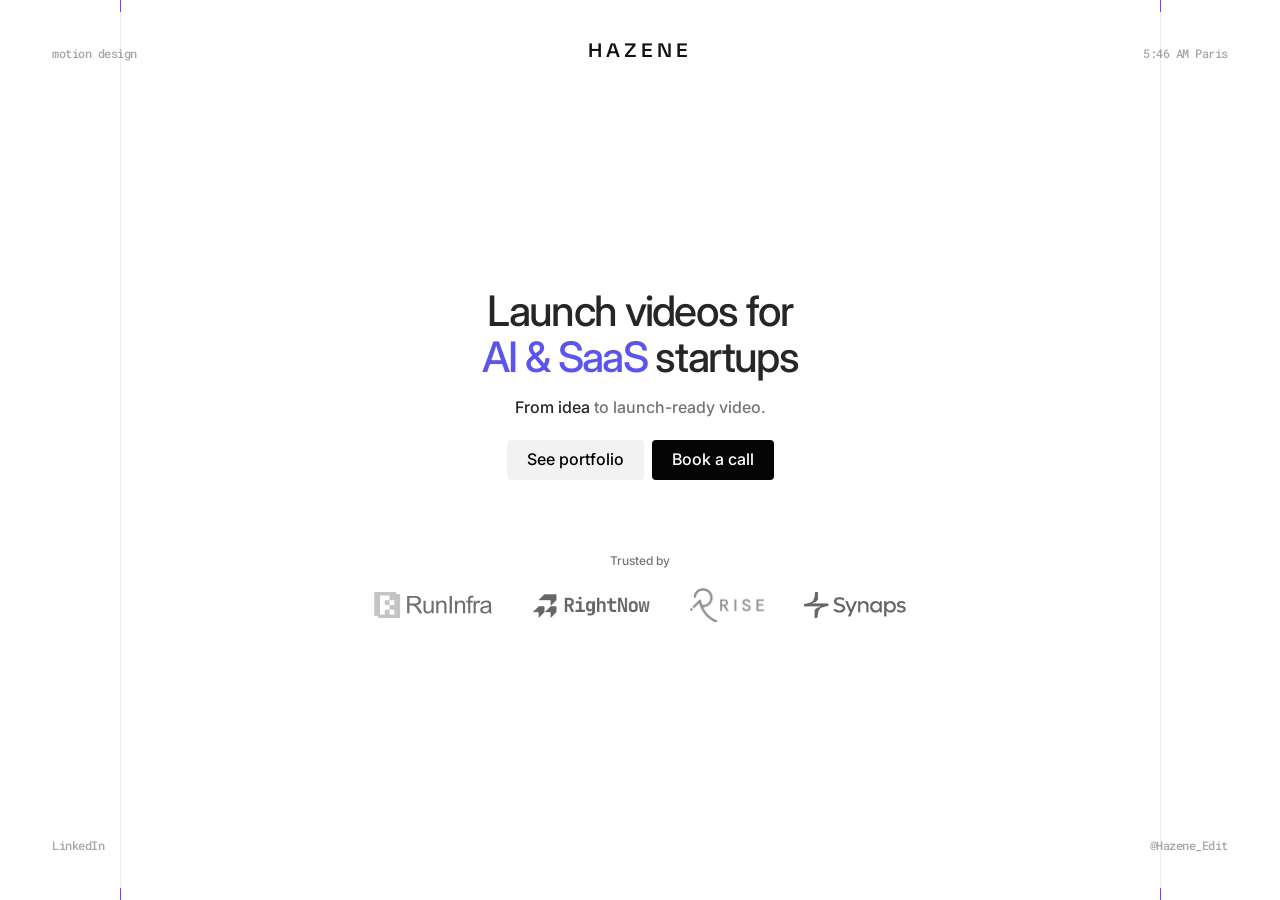
==== commit 3148944c: "New minimal English landing (home, portfolio, call) Co-Authored-By: Claude Opus 5.5 <noreply@anthrop" ====
--- a/index.html
+++ b/index.html
@@ -1,519 +1,76 @@
 <!doctype html>
-<html lang="fr">
+<html lang="en">
 <head>
-<meta charset="utf-8" />
-<meta name="viewport" content="width=device-width, initial-scale=1" />
-<title>Hazene — Vidéos de présentation en motion design pour SaaS & startups</title>
-<meta name="description" content="J'aide les startups et les SaaS à expliquer leur produit clairement pour convaincre plus vite et convertir davantage. Motion design par Yoann Hazene." />
+<meta charset="utf-8">
+<meta name="viewport" content="width=device-width,initial-scale=1">
+<title>Hazene — Launch videos for AI & SaaS startups</title>
+<meta name="description" content="From idea to launch-ready video. Motion design launch videos for AI & SaaS startups.">
 <link rel="icon" href="favicon.png" type="image/png">
 <link rel="apple-touch-icon" href="favicon.png">
-<meta property="og:type" content="website">
+<meta property="og:title" content="Hazene — Launch videos for AI & SaaS startups">
+<meta property="og:description" content="From idea to launch-ready video.">
 <meta property="og:url" content="https://hazene60.github.io/Hazene/">
-<meta property="og:title" content="Hazene — Vidéos de présentation en motion design pour SaaS & startups">
-<meta property="og:description" content="J'aide les startups et les SaaS à expliquer leur produit clairement pour convaincre plus vite et convertir davantage.">
 <meta property="og:image" content="https://hazene60.github.io/Hazene/og-image.png">
-<meta property="og:image:width" content="1200">
-<meta property="og:image:height" content="630">
 <meta name="twitter:card" content="summary_large_image">
-<meta name="twitter:title" content="Hazene — Vidéos de présentation pour SaaS & startups">
-<meta name="twitter:description" content="J'aide les startups et les SaaS à expliquer leur produit clairement pour convaincre plus vite et convertir davantage.">
-<meta name="twitter:image" content="https://hazene60.github.io/Hazene/og-image.png">
 <link rel="preconnect" href="https://fonts.googleapis.com">
 <link rel="preconnect" href="https://fonts.gstatic.com" crossorigin>
-<link href="https://fonts.googleapis.com/css2?family=Instrument+Serif:ital@0;1&display=swap" rel="stylesheet">
+<link href="https://fonts.googleapis.com/css2?family=Inter:opsz,wght@14..32,400..600&family=Roboto+Mono:wght@500&display=swap" rel="stylesheet">
+<link rel="stylesheet" href="style.css">
 <style>
-@font-face{font-family:'TASA Orbiter';src:url('fonts/TASAOrbiter.woff2') format('woff2'),url('fonts/TASAOrbiter.ttf') format('truetype');font-weight:400 800;font-style:normal;font-display:swap}
-/* ============================================================
-   THÈME CLAIR — variables globales
-   ============================================================ */
-:root{
-  --bg:#fbfbfa;--bg-soft:#f4f3f1;--surface:#ffffff;
-  --border:rgba(17,17,17,.08);--border-strong:rgba(17,17,17,.16);
-  --text:#16161a;--muted:#56565e;--faint:#8a8a93;
-  --accent:#5b54f0;--accent-2:#9b8cff;
-  --radius:16px;--maxw:1120px;
-  --font:'TASA Orbiter',system-ui,-apple-system,Segoe UI,Roboto,sans-serif;
-  --display:'Instrument Serif',Georgia,serif;
-  --shadow:0 24px 60px -28px rgba(20,20,40,.22);
-  --transparent:transparent;
-  --c1:#c7d2fe;--c2:#ddd6fe;--c3:#bae6fd;--c4:#e9d5ff;--c5:#a5b4fc;
-  --aurora:repeating-linear-gradient(100deg,var(--c1) 10%,var(--c2) 15%,var(--c3) 20%,var(--c4) 25%,var(--c5) 30%);
-  --base-gradient:repeating-linear-gradient(100deg,#fff 0%,#fff 7%,var(--transparent) 10%,var(--transparent) 12%,#fff 16%);
-}
-*{box-sizing:border-box;margin:0;padding:0}
-html{scroll-behavior:smooth}
-body{font-family:var(--font);background:var(--bg);color:var(--text);line-height:1.6;-webkit-font-smoothing:antialiased;overflow-x:hidden}
-a{color:inherit;text-decoration:none}
-.wrap{max-width:var(--maxw);margin:0 auto;padding-left:24px;padding-right:24px}
-section{padding:150px 0}
-@media(max-width:640px){section{padding:90px 0}}
-.eyebrow{font-size:.8rem;letter-spacing:.18em;text-transform:uppercase;color:var(--accent);font-weight:600;margin-bottom:16px}
-h1,h2,h3{font-weight:600;line-height:1.1;letter-spacing:-.02em}
-h2{font-size:clamp(2.2rem,4.2vw,3.2rem);margin-bottom:20px}
-h2 .serif,h1 .serif{font-family:var(--display);font-weight:500;font-style:italic;letter-spacing:-.01em}
-.lead{color:var(--muted);font-size:1.18rem;max-width:600px}
-
-/* Boutons */
-.btn{display:inline-flex;align-items:center;gap:9px;padding:13px 24px;border-radius:999px;font-weight:500;font-size:.95rem;
-  transition:transform .2s,background .2s,border-color .2s,opacity .2s,box-shadow .2s;cursor:pointer;border:1px solid transparent;white-space:nowrap}
-.btn-primary{background:var(--text);color:#fff;box-shadow:0 10px 24px -12px rgba(0,0,0,.4)}
-.btn-primary:hover{transform:translateY(-2px);opacity:.9}
-.btn-ghost{border-color:var(--border-strong);color:var(--text);background:var(--surface)}
-.btn-ghost:hover{background:var(--bg-soft);transform:translateY(-2px)}
-
-/* Nav */
-header.nav{position:fixed;top:0;left:0;right:0;z-index:50;backdrop-filter:blur(12px);
-  background:rgba(251,251,250,0);border-bottom:1px solid transparent;transition:background .3s,border-color .3s}
-header.nav.scrolled{background:rgba(251,251,250,.8);border-bottom:1px solid var(--border)}
-.nav-inner{display:flex;align-items:center;justify-content:space-between;height:64px}
-.logo{display:inline-flex;align-items:baseline;font-weight:500;font-size:1.25rem;letter-spacing:.2em;text-transform:uppercase;color:var(--text)}
-.logo .tm{font-size:.5em;font-weight:500;vertical-align:super;margin-left:3px;letter-spacing:0;color:var(--faint)}
-.nav-links{display:flex;gap:30px;align-items:center}
-.nav-links a{color:var(--muted);font-size:.93rem;transition:color .2s}
-.nav-links a:hover{color:var(--text)}
-.nav-cta{margin-left:6px}
-.lang-toggle{border:1px solid var(--border-strong);background:var(--surface);color:var(--muted);border-radius:999px;
-  padding:6px 12px;font-size:.8rem;font-weight:600;letter-spacing:.06em;cursor:pointer;font-family:inherit;transition:color .2s,background .2s,border-color .2s}
-.lang-toggle:hover{color:var(--text);background:var(--bg-soft)}
-.burger{display:none;background:none;border:0;color:var(--text);cursor:pointer;font-size:1.3rem}
-@media(max-width:820px){.nav-links{display:none}.burger{display:block}}
-
-/* ===================== HERO + AURORA ===================== */
-.hero{position:relative;min-height:100vh;display:flex;align-items:center;justify-content:center;text-align:center;overflow:hidden;padding:120px 0 90px}
-.aurora-wrap{position:absolute;inset:0;overflow:hidden;z-index:0}
-.aurora{pointer-events:none;position:absolute;inset:-10px;opacity:.6;background-image:var(--base-gradient),var(--aurora);
-  background-size:300%,200%;background-position:50% 50%,50% 50%;filter:blur(10px);will-change:transform;
-  -webkit-mask-image:radial-gradient(ellipse at 100% 0%,#000 10%,var(--transparent) 70%);mask-image:radial-gradient(ellipse at 100% 0%,#000 10%,var(--transparent) 70%)}
-.aurora::after{content:"";position:absolute;inset:0;background-image:var(--base-gradient),var(--aurora);
-  background-size:200%,100%;background-attachment:fixed;mix-blend-mode:multiply;animation:aurora 60s linear infinite}
-@keyframes aurora{from{background-position:50% 50%,50% 50%}to{background-position:350% 50%,350% 50%}}
-@media(prefers-reduced-motion:reduce){.aurora::after{animation:none}}
-.hero-content{position:relative;z-index:2;max-width:960px;padding:0 24px}
-.hero h1{font-size:clamp(2.6rem,4.6vw,3.7rem);margin-bottom:24px}
-.d-br{display:none}
-@media(min-width:760px){.d-br{display:inline}}
-.hero .sub{color:var(--muted);font-size:clamp(1.05rem,2vw,1.3rem);max-width:600px;margin:0 auto 36px}
-.hero-cta{display:flex;gap:14px;justify-content:center;flex-wrap:wrap}
-.badge{display:inline-flex;align-items:center;gap:8px;margin-bottom:22px;padding:7px 16px;border:1px solid var(--border);border-radius:999px;font-size:.82rem;color:var(--muted);background:rgba(255,255,255,.6)}
-.dot{width:7px;height:7px;border-radius:50%;background:#22c55e;box-shadow:0 0 0 3px rgba(34,197,94,.18)}
-
-/* ===================== PARTENAIRES / LOGOS ===================== */
-.partners{padding:72px 0 0;overflow:hidden}
-.partners p{text-align:center;color:var(--faint);font-size:.82rem;letter-spacing:.1em;text-transform:uppercase;margin-bottom:34px}
-.marquee{display:flex;overflow:hidden;
-  -webkit-mask-image:linear-gradient(90deg,transparent,#000 8%,#000 92%,transparent);
-  mask-image:linear-gradient(90deg,transparent,#000 8%,#000 92%,transparent)}
-.marquee-group{flex-shrink:0;display:flex;align-items:center;justify-content:space-around;min-width:100%;gap:clamp(30px,4vw,64px);animation:marquee 32s linear infinite}
-.partners:hover .marquee-group{animation-play-state:paused}
-.logo-img{height:34px;width:auto;object-fit:contain;flex-shrink:0;filter:grayscale(1);opacity:.55;transition:filter .3s,opacity .3s}
-.logo-img:hover{filter:grayscale(0);opacity:1}
-@keyframes marquee{from{transform:translateX(0)}to{transform:translateX(-100%)}}
-@media(prefers-reduced-motion:reduce){.marquee-group{animation:none;justify-content:center}}
-
-/* ===================== CARROUSEL RÉALISATIONS (Gallery6) ===================== */
-.g6-head{display:flex;align-items:flex-end;justify-content:space-between;gap:24px;margin-bottom:8px}
-.g6-demolink{display:inline-block;margin-top:14px;color:var(--accent);font-weight:500;font-size:.95rem}
-.g6-demolink:hover{opacity:.78}
-.g6-nav{display:flex;gap:10px;flex-shrink:0}
-.cnav{width:48px;height:48px;border-radius:50%;border:1px solid var(--border-strong);background:var(--surface);
-  display:flex;align-items:center;justify-content:center;cursor:pointer;font-size:1.25rem;color:var(--text);
-  transition:transform .2s,background .2s,box-shadow .2s,opacity .2s}
-.cnav:hover{background:var(--bg-soft);box-shadow:var(--shadow)}
-.cnav:disabled{opacity:.32;cursor:default}
-.cs-stage{position:relative;width:100%;height:clamp(360px,50vh,440px);margin-top:56px;perspective:1200px}
-.cs-card{position:absolute;left:50%;bottom:20px;width:min(88vw,480px);height:clamp(240px,40vh,300px);
-  border-radius:18px;overflow:hidden;border:4px solid rgba(17,17,17,.08);box-shadow:0 34px 60px -26px rgba(20,20,40,.55);
-  transform-style:preserve-3d;transition:transform .55s cubic-bezier(.22,.72,.28,1),opacity .4s;cursor:default;background:var(--bg-soft);
-  will-change:transform;touch-action:pan-y;-webkit-user-select:none;user-select:none}
-.cs-card img{position:absolute;inset:0;width:100%;height:100%;object-fit:cover;object-position:center;display:block;pointer-events:none;-webkit-user-drag:none}
-.cs-card::after{content:"";position:absolute;inset:0;background:linear-gradient(to top,rgba(43,31,104,.85) 0%,rgba(91,84,240,.35) 38%,rgba(149,168,255,0) 66%)}
-.cs-cap{position:absolute;inset:auto 0 0 0;z-index:2;padding:22px;color:#fff;font-weight:600;font-size:1.22rem;letter-spacing:-.01em}
-.cs-foot{display:flex;align-items:center;justify-content:center;gap:22px;margin-top:36px}
-.cs-dots{display:flex;gap:9px}
-.cs-dots button{width:9px;height:9px;border-radius:50%;border:0;padding:0;background:var(--border-strong);cursor:pointer;transition:transform .2s,background .2s}
-.cs-dots button.on{background:var(--accent);transform:scale(1.4)}
-.cs-open{display:inline-flex;align-items:center;gap:7px;font-size:.92rem;font-weight:500;color:var(--accent);cursor:pointer;background:none;border:0;font-family:inherit}
-.cs-open svg{transition:transform .2s}
-.cs-open:hover svg{transform:translateX(4px)}
-@media(max-width:620px){.cnav{width:44px;height:44px;font-size:1.15rem}}
-
-/* ===================== PROCESS ===================== */
-.steps{display:grid;grid-template-columns:repeat(2,1fr);gap:28px;margin-top:60px}
-@media(max-width:560px){.steps{grid-template-columns:1fr}}
-.step{background:var(--surface);border:1px solid var(--border);border-radius:var(--radius);padding:28px;overflow:hidden;position:relative;
-  transition:transform .3s cubic-bezier(.2,.7,.2,1),box-shadow .3s,border-color .3s}
-.step:hover{transform:translateY(-6px);box-shadow:var(--shadow);border-color:var(--border-strong)}
-.step-num{display:inline-flex;align-items:center;justify-content:center;width:46px;height:46px;border-radius:12px;
-  background:var(--bg-soft);font-family:var(--display);font-size:1.3rem;color:var(--accent);margin-bottom:18px;transition:background .3s,transform .3s}
-.step:hover .step-num{background:var(--accent);color:#fff;transform:rotate(-6deg) scale(1.06)}
-.step h3{font-size:1.12rem;margin-bottom:7px}
-.step p{color:var(--muted);font-size:.94rem}
-.step::after{content:"";position:absolute;left:0;bottom:0;height:3px;width:0;background:var(--accent);transition:width .4s ease}
-.step:hover::after{width:100%}
-
-/* ===================== RÉSERVATION (Calendly) ===================== */
-.cal-embed{margin-top:40px;border:1px solid var(--border);border-radius:20px;overflow:hidden;background:var(--surface);box-shadow:var(--shadow)}
-.calendly-inline-widget{width:100%}
-
-/* ===================== FAQ ===================== */
-.faq{max-width:760px;margin:42px auto 0}
-details{border-bottom:1px solid var(--border);padding:6px 0}
-summary{list-style:none;cursor:pointer;padding:20px 0;font-size:1.06rem;font-weight:500;display:flex;justify-content:space-between;align-items:center;gap:20px}
-summary::-webkit-details-marker{display:none}
-summary .plus{transition:transform .25s;color:var(--accent);font-size:1.4rem;flex-shrink:0}
-details[open] summary .plus{transform:rotate(45deg)}
-details p{color:var(--muted);padding:0 0 22px;max-width:640px}
-
-/* ===================== CONTACT ===================== */
-.cta{position:relative;border:1px solid var(--border);border-radius:28px;overflow:hidden;padding:78px 32px;text-align:center;background:var(--surface);box-shadow:var(--shadow)}
-.cta .aurora{opacity:.55}
-.cta-inner{position:relative;z-index:2}
-.cta h2{margin-bottom:14px}
-.cta p{color:var(--muted);max-width:500px;margin:0 auto 30px}
-.contact-meta{display:flex;gap:26px;justify-content:center;flex-wrap:wrap;margin-top:26px;color:var(--muted);font-size:.92rem}
-.contact-meta a:hover{color:var(--accent)}
-
-/* Footer */
-footer{border-top:1px solid var(--border);padding:44px 0;color:var(--faint);font-size:.9rem}
-.foot-inner{display:flex;justify-content:space-between;align-items:center;flex-wrap:wrap;gap:18px}
-.foot-links{display:flex;gap:24px}
-.foot-links a:hover{color:var(--text)}
-
-/* Lecteur vidéo (lightbox) */
-.lb{position:fixed;inset:0;z-index:200;display:flex;align-items:center;justify-content:center;padding:24px;
-  background:rgba(12,12,20,.82);backdrop-filter:blur(6px);opacity:0;visibility:hidden;pointer-events:none;transition:opacity .25s,visibility .25s}
-.lb.open{opacity:1;visibility:visible;pointer-events:auto}
-.lb-video{position:relative;width:min(1000px,92vw);aspect-ratio:16/9;border-radius:14px;overflow:hidden;background:#000;box-shadow:0 40px 90px -30px rgba(0,0,0,.7)}
-.lb-video iframe{position:absolute;inset:0;width:100%;height:100%;border:0}
-.lb-close{position:absolute;top:20px;right:24px;z-index:2;width:44px;height:44px;border-radius:50%;border:1px solid rgba(255,255,255,.3);
-  background:rgba(255,255,255,.12);color:#fff;font-size:1.7rem;line-height:1;cursor:pointer;display:flex;align-items:center;justify-content:center;transition:background .2s,transform .2s}
-.lb-close:hover{background:rgba(255,255,255,.22);transform:scale(1.06)}
-
-/* Reveal */
-.reveal{opacity:0;transform:translateY(28px);transition:opacity .7s cubic-bezier(.2,.7,.2,1),transform .7s cubic-bezier(.2,.7,.2,1)}
-.reveal.visible{opacity:1;transform:none}
+  .hero{position:relative;z-index:10;min-height:100vh;display:flex;flex-direction:column;align-items:center;justify-content:center;text-align:center;padding:120px 24px 110px}
+  .hero .btns{margin-top:22px}
+  .clients{margin-top:72px;display:flex;flex-direction:column;align-items:center;gap:18px}
+  .clients-label{font-size:12px;font-weight:500;color:var(--muted)}
+  .logos{display:flex;flex-wrap:wrap;justify-content:center;align-items:center;gap:20px 40px;max-width:720px}
+  .logos img{height:26px;width:auto;object-fit:contain;filter:grayscale(1);opacity:.6;transition:filter .3s ease,opacity .3s ease}
+  .logos img.rise{height:34px;filter:grayscale(1) brightness(0);opacity:.45}
+  .logos img:hover{filter:none;opacity:1}
+  /* Logo texte provisoire, en attendant le vrai fichier */
+  .logos .wm{font-size:20px;font-weight:600;letter-spacing:-.03em;color:#000;opacity:.45}
+  @media (max-width:767px){
+    .hero{padding:110px 16px 90px}
+    .clients{margin-top:56px}
+    .logos{gap:16px 28px}
+    .logos img{height:22px}
+    .logos img.rise{height:28px}
+    .logos .wm{font-size:17px}
+  }
 </style>
 </head>
 <body>
+<div class="frame-guide l" aria-hidden="true"></div>
+<div class="frame-guide r" aria-hidden="true"></div>
 
-<!-- ===================== NAV ===================== -->
-<header class="nav" id="nav">
-  <div class="wrap nav-inner">
-    <a href="#" class="logo">Hazene</a>
-    <nav class="nav-links">
-      <a href="#realisations" data-i18n="nav_work">Réalisations</a>
-      <a href="portfolio.html" data-i18n="nav_portfolio">Portfolio</a>
-      <a href="#process" data-i18n="nav_process">Process</a>
-      <a href="#offre" data-i18n="nav_book">Réserver</a>
-      <a href="#faq" data-i18n="nav_faq">FAQ</a>
-      <button class="lang-toggle" id="langToggle" type="button" aria-label="Changer de langue">FR</button>
-      <a href="#contact" class="btn btn-ghost nav-cta" data-i18n="nav_cta">Prendre RDV</a>
-    </nav>
-    <button class="burger" aria-label="Menu" onclick="document.querySelector('.nav-links').style.display='flex'">☰</button>
-  </div>
+<header class="top appear">
+  <span class="mono">motion design</span>
+  <span class="wordmark">HAZENE</span>
+  <span class="mono" data-clock>--:--</span>
 </header>
 
-<!-- ===================== HERO ===================== -->
-<section class="hero">
-  <div class="aurora-wrap"><div class="aurora"></div></div>
-  <div class="hero-content">
-    <span class="badge"><span class="dot"></span> <span data-i18n="hero_badge">Disponible pour de nouveaux projets</span></span>
-    <h1 data-i18n-html="hero_h1">Des vidéos de présentation <br class="d-br">qui transforment vos <br class="d-br">visiteurs en <span class="serif">clients</span>.</h1>
-    <p class="sub" data-i18n="hero_sub">J'aide les startups et les SaaS à expliquer leur produit clairement pour convaincre plus vite et convertir davantage.</p>
-    <div class="hero-cta">
-      <a href="https://calendly.com/yohazene4/30min" target="_blank" rel="noopener" class="btn btn-primary" data-i18n="hero_cta1">Réserver un appel découverte →</a>
-      <a href="#realisations" class="btn btn-ghost" data-i18n="hero_cta2">Voir mes réalisations</a>
+<main class="hero">
+  <h1 class="appear" style="animation-delay:.1s">Launch videos for<br><span class="accent">AI &amp; SaaS</span> startups</h1>
+  <p class="sub appear" style="animation-delay:.2s"><b>From idea</b> to launch-ready video.</p>
+  <div class="btns appear" style="animation-delay:.3s">
+    <a class="btn soft" href="portfolio.html"><span class="roll"><span>See portfolio</span><span aria-hidden="true">See portfolio</span></span></a>
+    <a class="btn dark" href="call.html"><span class="roll"><span>Book a call</span><span aria-hidden="true">Book a call</span></span></a>
+  </div>
+
+  <section class="clients appear" style="animation-delay:.45s" aria-label="Clients">
+    <span class="clients-label">Trusted by</span>
+    <div class="logos">
+      <img src="logos/runinfra.svg" alt="RunInfra">
+      <img src="logos/rightnow.png" alt="RightNow">
+      <img class="rise" src="logos/rise.png" alt="Rise">
+      <img src="logos/synaps.png" alt="Synaps">
     </div>
-  </div>
-</section>
+  </section>
+</main>
 
-<!-- ===================== PARTENAIRES / LOGOS (marquee) ===================== -->
-<div class="partners reveal">
-  <p data-i18n="partners_label">Ils m'ont fait confiance</p>
-  <div class="marquee">
-    <div class="marquee-group">
-      <img src="logos/n.png" alt="Nitro" class="logo-img">
-      <img src="logos/rise.png" alt="RISE" class="logo-img">
-      <img src="logos/leo.png" alt="Leo.AI" class="logo-img">
-      <img src="logos/kosmos.png" alt="Kosmos" class="logo-img">
-      <img src="logos/tom.png" alt="Tom AI" class="logo-img">
-      <img src="logos/receiptable.svg" alt="Receiptable" class="logo-img">
-    </div>
-    <div class="marquee-group" aria-hidden="true">
-      <img src="logos/n.png" alt="" class="logo-img">
-      <img src="logos/rise.png" alt="" class="logo-img">
-      <img src="logos/leo.png" alt="" class="logo-img">
-      <img src="logos/kosmos.png" alt="" class="logo-img">
-      <img src="logos/tom.png" alt="" class="logo-img">
-      <img src="logos/receiptable.svg" alt="" class="logo-img">
-    </div>
-  </div>
-</div>
-
-<!-- ===================== RÉALISATIONS (carrousel) ===================== -->
-<section id="realisations">
-  <div class="wrap">
-    <div class="g6-head reveal">
-      <div>
-        <p class="eyebrow" data-i18n="work_eyebrow">Réalisations</p>
-        <h2 data-i18n-html="work_h2">Des vidéos qui <span class="serif">racontent</span> le produit.</h2>
-        <a class="g6-demolink" href="portfolio.html" data-i18n="work_portfolio">Voir le portfolio complet →</a>
-      </div>
-      <div class="g6-nav">
-        <button class="cnav" id="cPrev" aria-label="Précédent">&#8592;</button>
-        <button class="cnav" id="cNext" aria-label="Suivant">&#8594;</button>
-      </div>
-    </div>
-  </div>
-  <div class="wrap">
-    <div class="cs-stage" id="csStage"></div>
-    <div class="cs-foot">
-      <div class="cs-dots" id="csDots"></div>
-      <a class="cs-open" id="csOpen" target="_blank" rel="noopener"><span data-i18n="see_video">Voir la vidéo</span> <svg width="16" height="16" viewBox="0 0 24 24" fill="none" stroke="currentColor" stroke-width="2.2" stroke-linecap="round" stroke-linejoin="round"><path d="M5 12h14M13 6l6 6-6 6"/></svg></a>
-    </div>
-  </div>
-</section>
-
-<!-- ===================== PROCESS ===================== -->
-<section id="process" class="wrap">
-  <div class="reveal">
-    <p class="eyebrow" data-i18n="process_eyebrow">Comment je travaille</p>
-    <h2 data-i18n-html="process_h2">Un process <span class="serif">clair</span>, du brief à la livraison.</h2>
-    <p class="lead" data-i18n="process_lead">Chaque étape est pensée pour servir un message simple : ce qui doit être compris, retenu et désiré.</p>
-  </div>
-  <div class="steps">
-    <div class="step reveal"><span class="step-num">01</span><h3 data-i18n="step1_t">Brief stratégique</h3><p data-i18n="step1_p">On définit le produit, les utilisateurs, le problème, les fonctionnalités, les assets et le message — tout est centralisé sur une fiche projet.</p></div>
-    <div class="step reveal"><span class="step-num">02</span><h3 data-i18n="step2_t">Storyboard</h3><p data-i18n="step2_p">On transforme le brief en une vidéo claire, scène par scène. Chaque plan est validé avant de passer à la production.</p></div>
-    <div class="step reveal"><span class="step-num">03</span><h3 data-i18n="step3_t">Animation</h3><p data-i18n="step3_p">La production complète de la vidéo : animation, illustrations, transitions, voix off si nécessaire et sound design.</p></div>
-    <div class="step reveal"><span class="step-num">04</span><h3 data-i18n="step4_t">Livraison</h3><p data-i18n="step4_p">Exports, formats, derniers ajustements et livraison finale.</p></div>
-  </div>
-</section>
-
-<!-- ===================== RÉSERVATION ===================== -->
-<section id="offre" class="wrap">
-  <div class="reveal">
-    <p class="eyebrow" data-i18n="book_eyebrow">Réserver</p>
-    <h2 data-i18n-html="book_h2">Réservez votre <span class="serif">appel découverte</span>.</h2>
-    <p class="lead" data-i18n="book_lead">30 minutes pour parler de votre produit et voir comment je peux le mettre en vidéo. Choisissez le créneau qui vous arrange.</p>
-  </div>
-  <div class="cal-embed reveal">
-    <div class="calendly-inline-widget" data-url="https://calendly.com/yohazene4/30min?hide_gdpr_banner=1&hide_event_type_details=1" style="min-width:320px;height:720px;"></div>
-  </div>
-</section>
-
-<!-- ===================== FAQ ===================== -->
-<section id="faq" class="wrap">
-  <div class="reveal">
-    <p class="eyebrow" data-i18n="faq_eyebrow">FAQ</p>
-    <h2 data-i18n-html="faq_h2">Les questions <span class="serif">fréquentes</span>.</h2>
-  </div>
-  <div class="faq reveal">
-    <details open><summary><span data-i18n="faq1_q">Quel est le délai de réalisation ?</span><span class="plus">+</span></summary><p data-i18n="faq1_a">Le délai estimé est de 7 à 10 jours ouvrés pour un Explainer de 60 secondes, à compter de la validation du brief et de l'acompte.</p></details>
-    <details><summary><span data-i18n="faq2_q">Comment se passe le paiement ?</span><span class="plus">+</span></summary><p data-i18n="faq2_a">50% d'acompte avant le démarrage du projet, puis 50% à la livraison de la vidéo finale.</p></details>
-    <details><summary><span data-i18n="faq3_q">Qu'est-ce qui est inclus dans le prix ?</span><span class="plus">+</span></summary><p data-i18n="faq3_a">Tout : script, storyboard, motion design, sound design, 2 rounds de retours à chaque étape, et la livraison dans tous les formats convenus (16:9, vertical en option).</p></details>
-    <details><summary><span data-i18n="faq4_q">Puis-je demander des modifications ?</span><span class="plus">+</span></summary><p data-i18n="faq4_a">Oui. Deux rounds de retours sont inclus à chaque étape (script, storyboard, version finale). Les ajustements mineurs sont réalisés sans impact. Une refonte importante ou de nouvelles scènes après validation peuvent faire l'objet d'un devis complémentaire.</p></details>
-    <details><summary><span data-i18n="faq5_q">Pour quels types de projets travaillez-vous ?</span><span class="plus">+</span></summary><p data-i18n="faq5_a">Principalement des vidéos de présentation pour SaaS, startups, produits IA et TPE/PME — notamment lors d'un lancement, d'une nouvelle fonctionnalité ou pour mieux expliquer une offre.</p></details>
-  </div>
-</section>
-
-<!-- ===================== CONTACT / RDV ===================== -->
-<section id="contact" class="wrap">
-  <div class="cta reveal">
-    <div class="aurora-wrap"><div class="aurora"></div></div>
-    <div class="cta-inner">
-      <p class="eyebrow" data-i18n="contact_eyebrow">Contact</p>
-      <h2 data-i18n-html="contact_h2">Donnons de la <span class="serif">clarté</span> à votre produit.</h2>
-      <p data-i18n="contact_p">Réservez un appel découverte de 30 min. On parle de votre produit et de la meilleure façon de le mettre en vidéo.</p>
-      <div class="hero-cta">
-        <a href="https://calendly.com/yohazene4/30min" target="_blank" rel="noopener" class="btn btn-primary" data-i18n="contact_cta1">Réserver un créneau →</a>
-        <a href="mailto:yohazene4@gmail.com" class="btn btn-ghost" data-i18n="contact_cta2">M'écrire</a>
-      </div>
-      <div class="contact-meta">
-        <a href="mailto:yohazene4@gmail.com">✉ yohazene4@gmail.com</a>
-        <a href="https://x.com/Hazene_Edit" target="_blank" rel="noopener">𝕏 @Hazene_Edit</a>
-        <a href="https://www.linkedin.com/in/yoann-hazene-72b917331/" target="_blank" rel="noopener">in LinkedIn</a>
-      </div>
-    </div>
-  </div>
-</section>
-
-<!-- ===================== FOOTER ===================== -->
-<script src="https://assets.calendly.com/assets/external/widget.js" async></script>
-
-<footer>
-  <div class="wrap foot-inner">
-    <div>© <span id="year"></span> Yoann Hazene. <span data-i18n="footer_rights">Tous droits réservés.</span></div>
-    <div class="foot-links">
-      <a href="#realisations" data-i18n="nav_work">Réalisations</a>
-      <a href="#offre" data-i18n="nav_book">Réserver</a>
-      <a href="#contact" data-i18n="foot_contact">Contact</a>
-    </div>
-  </div>
+<footer class="foot appear" style="animation-delay:.5s">
+  <a class="mono" href="https://www.linkedin.com/in/yoann-hazene-72b917331/" target="_blank" rel="noopener">LinkedIn</a>
+  <a class="mono" href="https://x.com/Hazene_Edit" target="_blank" rel="noopener">@Hazene_Edit</a>
 </footer>
 
-<!-- Lecteur vidéo (lightbox) -->
-<div class="lb" id="lb" aria-hidden="true">
-  <button class="lb-close" id="lbClose" aria-label="Fermer la vidéo">&times;</button>
-  <div class="lb-video" id="lbVideo"></div>
-</div>
-
-<script>
-document.getElementById('year').textContent = new Date().getFullYear();
-const nav = document.getElementById('nav');
-addEventListener('scroll', () => nav.classList.toggle('scrolled', scrollY > 20));
-
-// ---------- Bilingue FR / EN (anglais par défaut) ----------
-const T={
-  fr:{
-    nav_work:`Réalisations`,nav_portfolio:`Portfolio`,nav_process:`Process`,nav_book:`Réserver`,nav_faq:`FAQ`,nav_cta:`Prendre RDV`,
-    hero_badge:`Disponible pour de nouveaux projets`,
-    hero_h1:`Des vidéos de présentation <br class="d-br">qui transforment vos <br class="d-br">visiteurs en <span class="serif">clients</span>.`,
-    hero_sub:`J'aide les startups et les SaaS à expliquer leur produit clairement pour convaincre plus vite et convertir davantage.`,
-    hero_cta1:`Réserver un appel découverte →`,hero_cta2:`Voir mes réalisations`,
-    partners_label:`Ils m'ont fait confiance`,
-    work_eyebrow:`Réalisations`,work_h2:`Des vidéos qui <span class="serif">racontent</span> le produit.`,work_portfolio:`Voir le portfolio complet →`,see_video:`Voir la vidéo`,
-    process_eyebrow:`Comment je travaille`,process_h2:`Un process <span class="serif">clair</span>, du brief à la livraison.`,
-    process_lead:`Chaque étape est pensée pour servir un message simple : ce qui doit être compris, retenu et désiré.`,
-    step1_t:`Brief stratégique`,step1_p:`On définit le produit, les utilisateurs, le problème, les fonctionnalités, les assets et le message — tout est centralisé sur une fiche projet.`,
-    step2_t:`Storyboard`,step2_p:`On transforme le brief en une vidéo claire, scène par scène. Chaque plan est validé avant de passer à la production.`,
-    step3_t:`Animation`,step3_p:`La production complète de la vidéo : animation, illustrations, transitions, voix off si nécessaire et sound design.`,
-    step4_t:`Livraison`,step4_p:`Exports, formats, derniers ajustements et livraison finale.`,
-    book_eyebrow:`Réserver`,book_h2:`Réservez votre <span class="serif">appel découverte</span>.`,
-    book_lead:`30 minutes pour parler de votre produit et voir comment je peux le mettre en vidéo. Choisissez le créneau qui vous arrange.`,
-    faq_eyebrow:`FAQ`,faq_h2:`Les questions <span class="serif">fréquentes</span>.`,
-    faq1_q:`Quel est le délai de réalisation ?`,faq1_a:`Le délai estimé est de 7 à 10 jours ouvrés pour un Explainer de 60 secondes, à compter de la validation du brief et de l'acompte.`,
-    faq2_q:`Comment se passe le paiement ?`,faq2_a:`50% d'acompte avant le démarrage du projet, puis 50% à la livraison de la vidéo finale.`,
-    faq3_q:`Qu'est-ce qui est inclus dans le prix ?`,faq3_a:`Tout : script, storyboard, motion design, sound design, 2 rounds de retours à chaque étape, et la livraison dans tous les formats convenus (16:9, vertical en option).`,
-    faq4_q:`Puis-je demander des modifications ?`,faq4_a:`Oui. Deux rounds de retours sont inclus à chaque étape (script, storyboard, version finale). Les ajustements mineurs sont réalisés sans impact. Une refonte importante ou de nouvelles scènes après validation peuvent faire l'objet d'un devis complémentaire.`,
-    faq5_q:`Pour quels types de projets travaillez-vous ?`,faq5_a:`Principalement des vidéos de présentation pour SaaS, startups, produits IA et TPE/PME — notamment lors d'un lancement, d'une nouvelle fonctionnalité ou pour mieux expliquer une offre.`,
-    contact_eyebrow:`Contact`,contact_h2:`Donnons de la <span class="serif">clarté</span> à votre produit.`,
-    contact_p:`Réservez un appel découverte de 30 min. On parle de votre produit et de la meilleure façon de le mettre en vidéo.`,
-    contact_cta1:`Réserver un créneau →`,contact_cta2:`M'écrire`,footer_rights:`Tous droits réservés.`,foot_contact:`Contact`
-  },
-  en:{
-    nav_work:`Work`,nav_portfolio:`Portfolio`,nav_process:`Process`,nav_book:`Book`,nav_faq:`FAQ`,nav_cta:`Book a call`,
-    hero_badge:`Available for new projects`,
-    hero_h1:`Presentation videos that <br class="d-br">turn your visitors <br class="d-br">into <span class="serif">clients</span>.`,
-    hero_sub:`I help startups and SaaS explain their product clearly — to convince faster and convert more.`,
-    hero_cta1:`Book a discovery call →`,hero_cta2:`See my work`,
-    partners_label:`Trusted by`,
-    work_eyebrow:`Work`,work_h2:`Videos that <span class="serif">tell</span> the product story.`,work_portfolio:`See full portfolio →`,see_video:`Watch the video`,
-    process_eyebrow:`How I work`,process_h2:`A <span class="serif">clear</span> process, from brief to delivery.`,
-    process_lead:`Every step serves one simple message: what must be understood, remembered and desired.`,
-    step1_t:`Strategic brief`,step1_p:`We define the product, users, problem, features, assets and message — all centralized in one project sheet.`,
-    step2_t:`Storyboard`,step2_p:`We turn the brief into a clear video, scene by scene. Every shot is approved before production.`,
-    step3_t:`Animation`,step3_p:`Full video production: animation, illustrations, transitions, voice-over if needed and sound design.`,
-    step4_t:`Delivery`,step4_p:`Exports, formats, final tweaks and final delivery.`,
-    book_eyebrow:`Book`,book_h2:`Book your <span class="serif">discovery call</span>.`,
-    book_lead:`30 minutes to talk about your product and see how I can put it into video. Pick the slot that works for you.`,
-    faq_eyebrow:`FAQ`,faq_h2:`Frequently <span class="serif">asked</span> questions.`,
-    faq1_q:`What's the turnaround time?`,faq1_a:`The estimated turnaround is 7 to 10 business days for a 60-second explainer, from brief approval and deposit.`,
-    faq2_q:`How does payment work?`,faq2_a:`50% deposit before the project starts, then 50% on delivery of the final video.`,
-    faq3_q:`What's included in the price?`,faq3_a:`Everything: script, storyboard, motion design, sound design, 2 rounds of revisions at each step, and delivery in all agreed formats (16:9, vertical optional).`,
-    faq4_q:`Can I request changes?`,faq4_a:`Yes. Two rounds of revisions are included at each step (script, storyboard, final version). Minor tweaks are handled at no cost. A major rework or new scenes after approval may require an additional quote.`,
-    faq5_q:`What kinds of projects do you work on?`,faq5_a:`Mainly presentation videos for SaaS, startups, AI products and SMEs — especially for a launch, a new feature, or to better explain an offer.`,
-    contact_eyebrow:`Contact`,contact_h2:`Let's bring <span class="serif">clarity</span> to your product.`,
-    contact_p:`Book a 30-min discovery call. We talk about your product and the best way to put it into video.`,
-    contact_cta1:`Book a slot →`,contact_cta2:`Email me`,footer_rights:`All rights reserved.`,foot_contact:`Contact`
-  }
-};
-function applyLang(lang){
-  const dict=T[lang]||T.en;document.documentElement.lang=lang;
-  document.querySelectorAll('[data-i18n]').forEach(el=>{const v=dict[el.getAttribute('data-i18n')];if(v!=null)el.textContent=v;});
-  document.querySelectorAll('[data-i18n-html]').forEach(el=>{const v=dict[el.getAttribute('data-i18n-html')];if(v!=null)el.innerHTML=v;});
-  const tg=document.getElementById('langToggle');if(tg)tg.textContent=(lang==='en'?'FR':'EN');
-  try{localStorage.setItem('lang',lang);}catch(e){}
-}
-let curLang=(function(){try{return localStorage.getItem('lang');}catch(e){return null;}})()||'en';
-document.getElementById('langToggle').onclick=()=>{curLang=(curLang==='en'?'fr':'en');applyLang(curLang);};
-applyLang(curLang);
-
-// Apparition au scroll
-const io = new IntersectionObserver((entries) => {
-  entries.forEach((e, i) => {
-    if (e.isIntersecting){ e.target.style.transitionDelay = (i % 4 * 60) + 'ms'; e.target.classList.add('visible'); io.unobserve(e.target); }
-  });
-}, {threshold:.12});
-document.querySelectorAll('.reveal').forEach(el => io.observe(el));
-
-// ---------- Carrousel réalisations (Gallery6) ----------
-const REELS=[
-  {id:'z3gSkUamars',t:'Explainer GPT',type:'Product Explainer'},
-  {id:'vdH8PmeVthk',t:'RISE — Season 2',type:'Vidéo de présentation'},
-  {id:'MflFz01nLHg',t:'Higgsfield',type:'Product Explainer'},
-  {id:'LEphGSek948',t:'Claude',type:'Product Explainer'},
-  {id:'7MGRW9XjuBI',t:'Kosmos',type:'Vidéo de présentation'},
-  {id:'Xf14NxcPEeQ',t:'AdTarget',type:'Vidéo de présentation'},
-  {id:'bX8BbXoE4GA',t:'RoastMyNotion',type:'Vidéo de présentation'}
-];
-// Cascade de résolutions YouTube : on garde la meilleure miniature qui existe vraiment.
-const THUMB_RES=['maxresdefault','sddefault','hqdefault','mqdefault'];
-const THUMB_CB=Math.floor(Date.now()/600000); // change toutes les 10 min : miniatures YouTube fraîches, cache court conservé
-function loadThumb(img){
-  const id=img.dataset.id;let i=0;
-  function nx(){ if(i<THUMB_RES.length){ img.src='https://i.ytimg.com/vi/'+id+'/'+THUMB_RES[i]+'.jpg?cb='+THUMB_CB; } }
-  img.onerror=function(){ i++; nx(); };
-  img.onload=function(){ if(img.naturalWidth<=120){ i++; nx(); } };
-  nx();
-}
-// Pile de cartes 3D en éventail (CardStack)
-const stage=document.getElementById('csStage'),dotsEl=document.getElementById('csDots'),openEl=document.getElementById('csOpen');
-const CFG={overlap:.5,spread:44,maxVis:7,depth:130,tilt:12,lift:22,aScale:1.03,iScale:.93};
-const maxOff=Math.floor(CFG.maxVis/2),stepDeg=maxOff>0?CFG.spread/maxOff:0;
-let active=Math.max(0,REELS.findIndex(v=>v.id==='vdH8PmeVthk')),suppressClick=false; // démarre sur RISE — Season 2
-const cards=REELS.map((v,i)=>{
-  const c=document.createElement('div');c.className='cs-card';
-  c.innerHTML='<img alt="'+v.t+'" data-id="'+v.id+'"><div class="cs-cap">'+v.t+'</div>';
-  c.addEventListener('click',()=>{ if(suppressClick){suppressClick=false;return;} if(i===active){openVideo(REELS[i].id);}else{setActive(i);} });
-  stage.appendChild(c);loadThumb(c.querySelector('img'));
-  const d=document.createElement('button');d.setAttribute('aria-label','Vidéo '+(i+1));d.onclick=(e)=>{e.stopPropagation();setActive(i);};dotsEl.appendChild(d);
-  return c;
-});
-function signedOffset(i,a,len){let raw=i-a;if(len<=1)return raw;const alt=raw>0?raw-len:raw+len;return Math.abs(alt)<Math.abs(raw)?alt:raw;}
-function layout(){
-  const len=cards.length,cw=cards[0].offsetWidth||480,spacing=Math.round(cw*(1-CFG.overlap));
-  cards.forEach((card,i)=>{
-    const off=signedOffset(i,active,len),abs=Math.abs(off);
-    if(abs>maxOff){card.style.opacity='0';card.style.pointerEvents='none';card.style.visibility='hidden';return;}
-    card.style.visibility='visible';card.style.pointerEvents='auto';card.style.opacity='1';
-    const isA=off===0;
-    const x=off*spacing,y=abs*10+(isA?-CFG.lift:0),z=-abs*CFG.depth,rz=off*stepDeg,rx=isA?0:CFG.tilt,sc=isA?CFG.aScale:CFG.iScale;
-    card.style.zIndex=String(100-abs);
-    card.style.transform='translateX(calc(-50% + '+x+'px)) translateY('+y+'px) translateZ('+z+'px) rotateZ('+rz+'deg) rotateX('+rx+'deg) scale('+sc+')';
-    card.classList.toggle('active',isA);
-  });
-  [...dotsEl.children].forEach((d,i)=>d.classList.toggle('on',i===active));
-}
-function setActive(i){active=((i%cards.length)+cards.length)%cards.length;layout();restart();}
-function prev(){setActive(active-1);}
-function next(){setActive(active+1);}
-// Lecteur vidéo en lightbox (fond assombri)
-const lb=document.getElementById('lb'),lbVideo=document.getElementById('lbVideo');
-function openVideo(id){
-  lbVideo.innerHTML='<iframe src="https://www.youtube.com/embed/'+id+'?autoplay=1&rel=0" title="Vidéo" allow="autoplay; encrypted-media; picture-in-picture; fullscreen" allowfullscreen></iframe>';
-  lb.classList.add('open');document.body.style.overflow='hidden';stopAuto();
-}
-function closeVideo(){lb.classList.remove('open');lbVideo.innerHTML='';document.body.style.overflow='';startAuto();}
-document.getElementById('lbClose').onclick=closeVideo;
-lb.addEventListener('click',e=>{ if(e.target===lb)closeVideo(); });
-addEventListener('keydown',e=>{ if(e.key==='Escape'&&lb.classList.contains('open'))closeVideo(); });
-openEl.onclick=()=>openVideo(REELS[active].id);
-document.getElementById('cPrev').onclick=prev;
-document.getElementById('cNext').onclick=next;
-// Swipe sur la carte active
-let dragId=null,dragStart=0,dragCard=null,moved=false;
-stage.addEventListener('pointerdown',e=>{const card=e.target.closest('.cs-card');if(!card||!card.classList.contains('active'))return;dragId=e.pointerId;dragStart=e.clientX;dragCard=card;moved=false;card.style.transition='none';});
-window.addEventListener('pointermove',e=>{if(dragId===null||e.pointerId!==dragId)return;const dx=e.clientX-dragStart;if(Math.abs(dx)>6)moved=true;dragCard.style.transform='translateX(calc(-50% + '+dx+'px)) translateY(-'+CFG.lift+'px) translateZ(0px) rotateZ(0deg) scale('+CFG.aScale+')';});
-window.addEventListener('pointerup',e=>{if(dragId===null||e.pointerId!==dragId)return;const dx=e.clientX-dragStart;dragCard.style.transition='';dragId=null;if(moved)suppressClick=true;const th=Math.min(150,(dragCard.offsetWidth||480)*.22);if(dx>th)prev();else if(dx<-th)next();else layout();dragCard=null;});
-// Autoplay (pause au survol)
-let timer=null;
-function startAuto(){stopAuto();timer=setInterval(()=>{if(!document.hidden)next();},4500);}
-function stopAuto(){if(timer){clearInterval(timer);timer=null;}}
-function restart(){startAuto();}
-stage.addEventListener('mouseenter',stopAuto);
-stage.addEventListener('mouseleave',startAuto);
-addEventListener('resize',layout);
-layout();startAuto();
-</script>
+<script src="clock.js"></script>
 </body>
 </html>
--- a/style.css
+++ b/style.css
@@ -0,0 +1,80 @@
+@font-face{font-family:'TASA Orbiter';src:url('fonts/TASAOrbiter.woff2') format('woff2'),url('fonts/TASAOrbiter.ttf') format('truetype');font-weight:400 800;font-display:swap}
+
+:root{
+  --text:#262626;
+  --muted:#757575;
+  --faint:rgba(0,0,0,.35);
+  --line:rgba(0,0,0,.08);
+  --accent:#5b54f0;
+  --btn-soft:#f2f2f2;
+  --btn-dark:#050505;
+  --frame:min(50vw - 24px, 520px);
+}
+*,*::before,*::after{box-sizing:border-box;margin:0;padding:0}
+html{-webkit-text-size-adjust:100%}
+body{
+  background:#fff;color:#000;
+  font-family:'Inter',ui-sans-serif,system-ui,-apple-system,sans-serif;
+  font-optical-sizing:auto;font-size:16px;line-height:1.5;
+  -webkit-font-smoothing:antialiased;min-height:100vh;position:relative;
+}
+a{color:inherit;text-decoration:none}
+img,video,iframe{display:block;max-width:100%}
+.mono{font-family:'Roboto Mono',ui-monospace,'SF Mono',monospace;font-size:12px;font-weight:500;letter-spacing:-.48px;color:var(--faint)}
+.accent{color:var(--accent)}
+
+/* Cadre : deux lignes verticales fines + repères */
+.frame-guide{position:fixed;top:0;bottom:0;width:1px;background:var(--line);pointer-events:none;z-index:1}
+.frame-guide.l{left:calc(50% - var(--frame))}
+.frame-guide.r{left:calc(50% + var(--frame))}
+.frame-guide::before,.frame-guide::after{content:"";position:absolute;left:0;width:1px;height:12px;background:var(--accent)}
+.frame-guide::before{top:0}
+.frame-guide::after{bottom:0}
+
+/* En-tête */
+.top{position:absolute;inset:0 0 auto 0;z-index:20;display:flex;justify-content:space-between;align-items:flex-start;padding:44px 52px 0}
+.wordmark{position:absolute;left:50%;top:40px;transform:translateX(-50%);font-family:'TASA Orbiter',sans-serif;font-weight:600;font-size:20px;letter-spacing:.2em;color:#111;line-height:1}
+.back{position:absolute;left:52px;top:92px;z-index:30;width:40px;height:40px;display:flex;align-items:center;justify-content:center;border-radius:8px;border:1px solid rgba(0,0,0,.1);background:#fff;color:var(--text);box-shadow:0 1px 2px rgba(0,0,0,.04);transition:background .2s ease}
+.back:hover{background:var(--btn-soft)}
+.back svg{width:20px;height:20px}
+
+/* Pied de page */
+.foot{position:absolute;inset:auto 0 0 0;z-index:20;display:flex;justify-content:space-between;padding:0 52px 46px}
+.foot a{transition:color .2s ease}
+.foot a:hover{color:rgba(0,0,0,.7)}
+
+/* Titres */
+h1{font-weight:500;font-size:42px;line-height:1.1;letter-spacing:-.04em;color:var(--text)}
+.sub{margin-top:16px;font-size:16px;font-weight:500;line-height:22px;color:var(--muted)}
+.sub b{font-weight:500;color:var(--text)}
+
+/* Boutons avec texte qui défile au survol */
+.btns{display:flex;gap:8px;justify-content:center}
+.btn{position:relative;display:inline-flex;height:40px;padding:10px 20px 11px;border-radius:4px;overflow:hidden;font-size:16px;font-weight:500;line-height:19.2px;transition:background-color .3s ease}
+.btn .roll{display:flex;flex-direction:column;align-items:center;gap:22px;transition:transform .35s cubic-bezier(.65,0,.35,1)}
+.btn .roll span{white-space:pre}
+.btn:hover .roll{transform:translateY(calc(-19.2px - 22px))}
+.btn.soft{background:var(--btn-soft);color:#000}
+.btn.soft .roll span+span{color:#fff}
+.btn.soft:hover{background:var(--btn-dark)}
+.btn.dark{background:var(--btn-dark);color:#fff}
+.btn.dark .roll span+span{color:#fff}
+.btn.dark:hover{background:var(--accent)}
+
+/* Apparition */
+.appear{opacity:0;transform:translateY(8px);filter:blur(4px);animation:appear .7s cubic-bezier(.2,.7,.2,1) forwards}
+@keyframes appear{to{opacity:1;transform:none;filter:none}}
+
+@media (prefers-reduced-motion:reduce){
+  .appear{animation:none;opacity:1;transform:none;filter:none}
+  .btn .roll{transition:none}
+}
+
+@media (max-width:767px){
+  .top{padding:28px 20px 0}
+  .wordmark{top:24px;font-size:17px}
+  .back{left:20px;top:70px}
+  .foot{padding:0 20px 24px}
+  h1{font-size:32px}
+  .sub br{display:none}
+}
